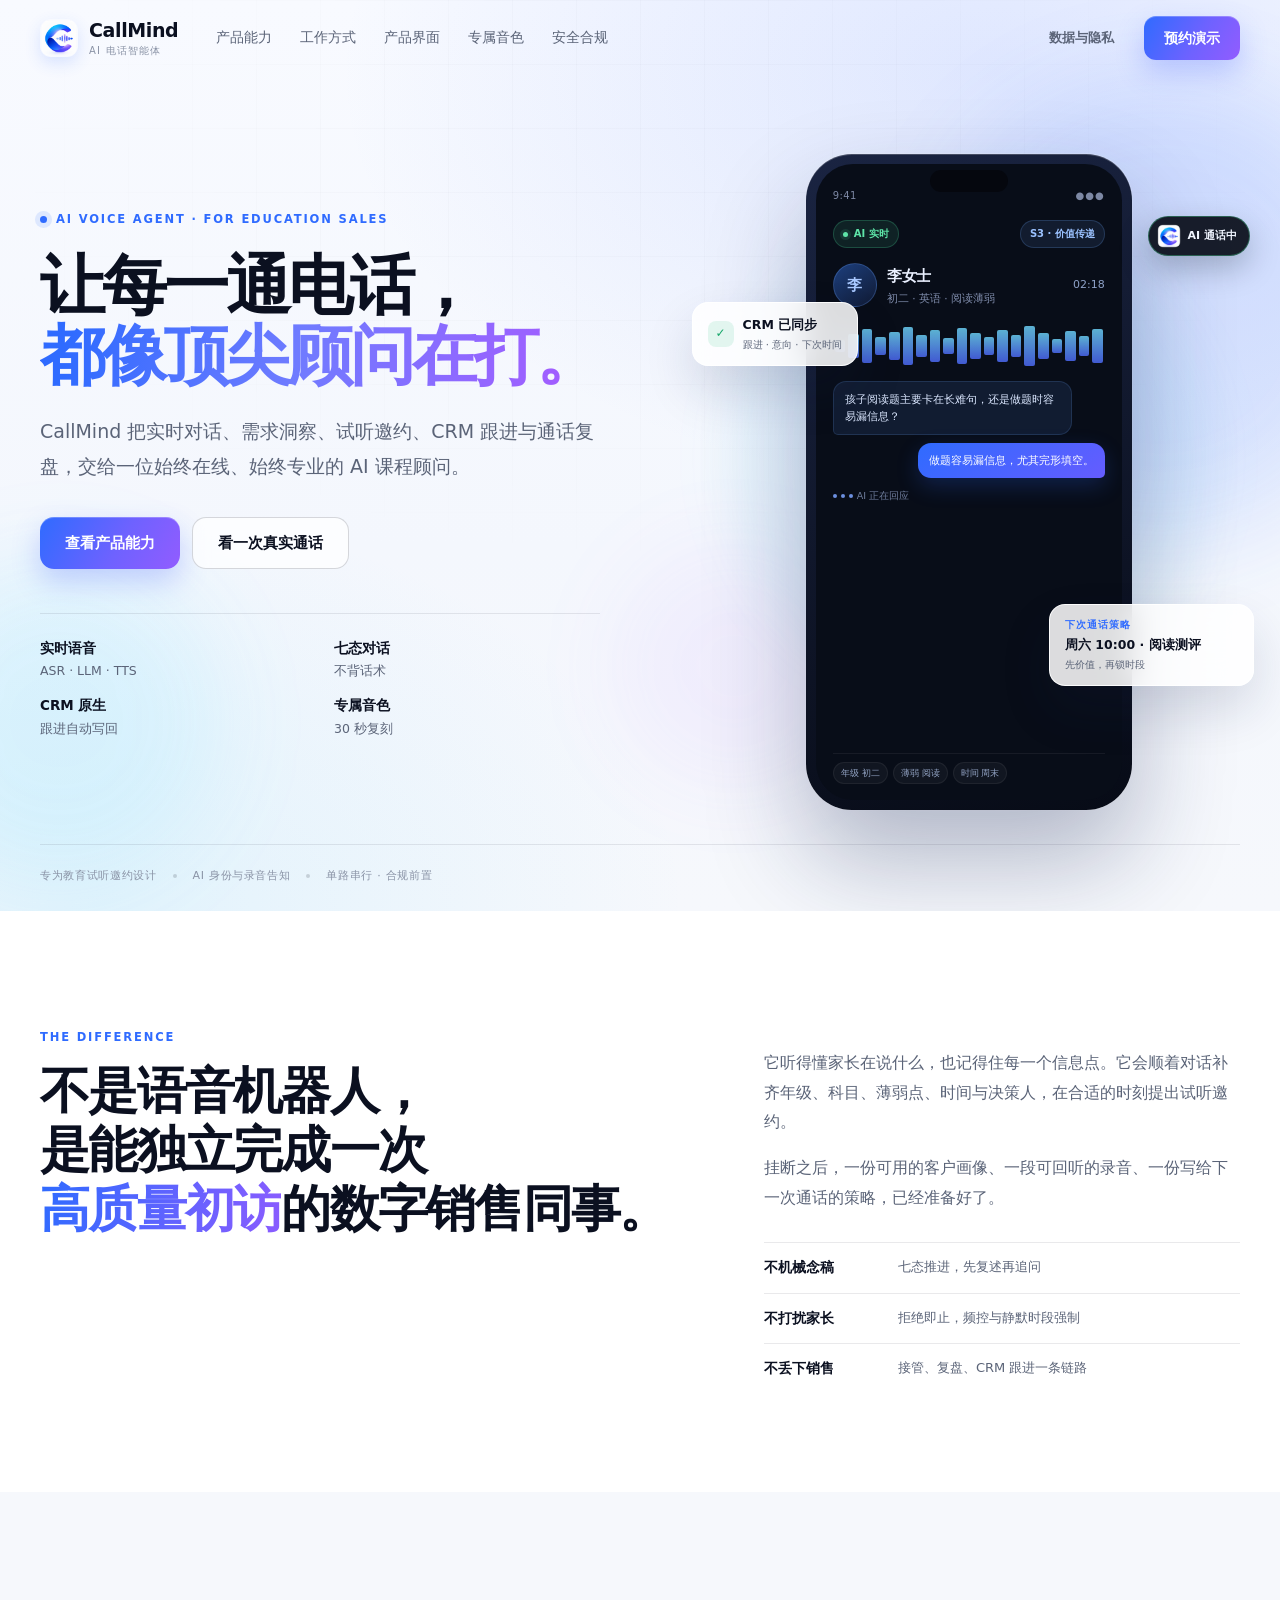
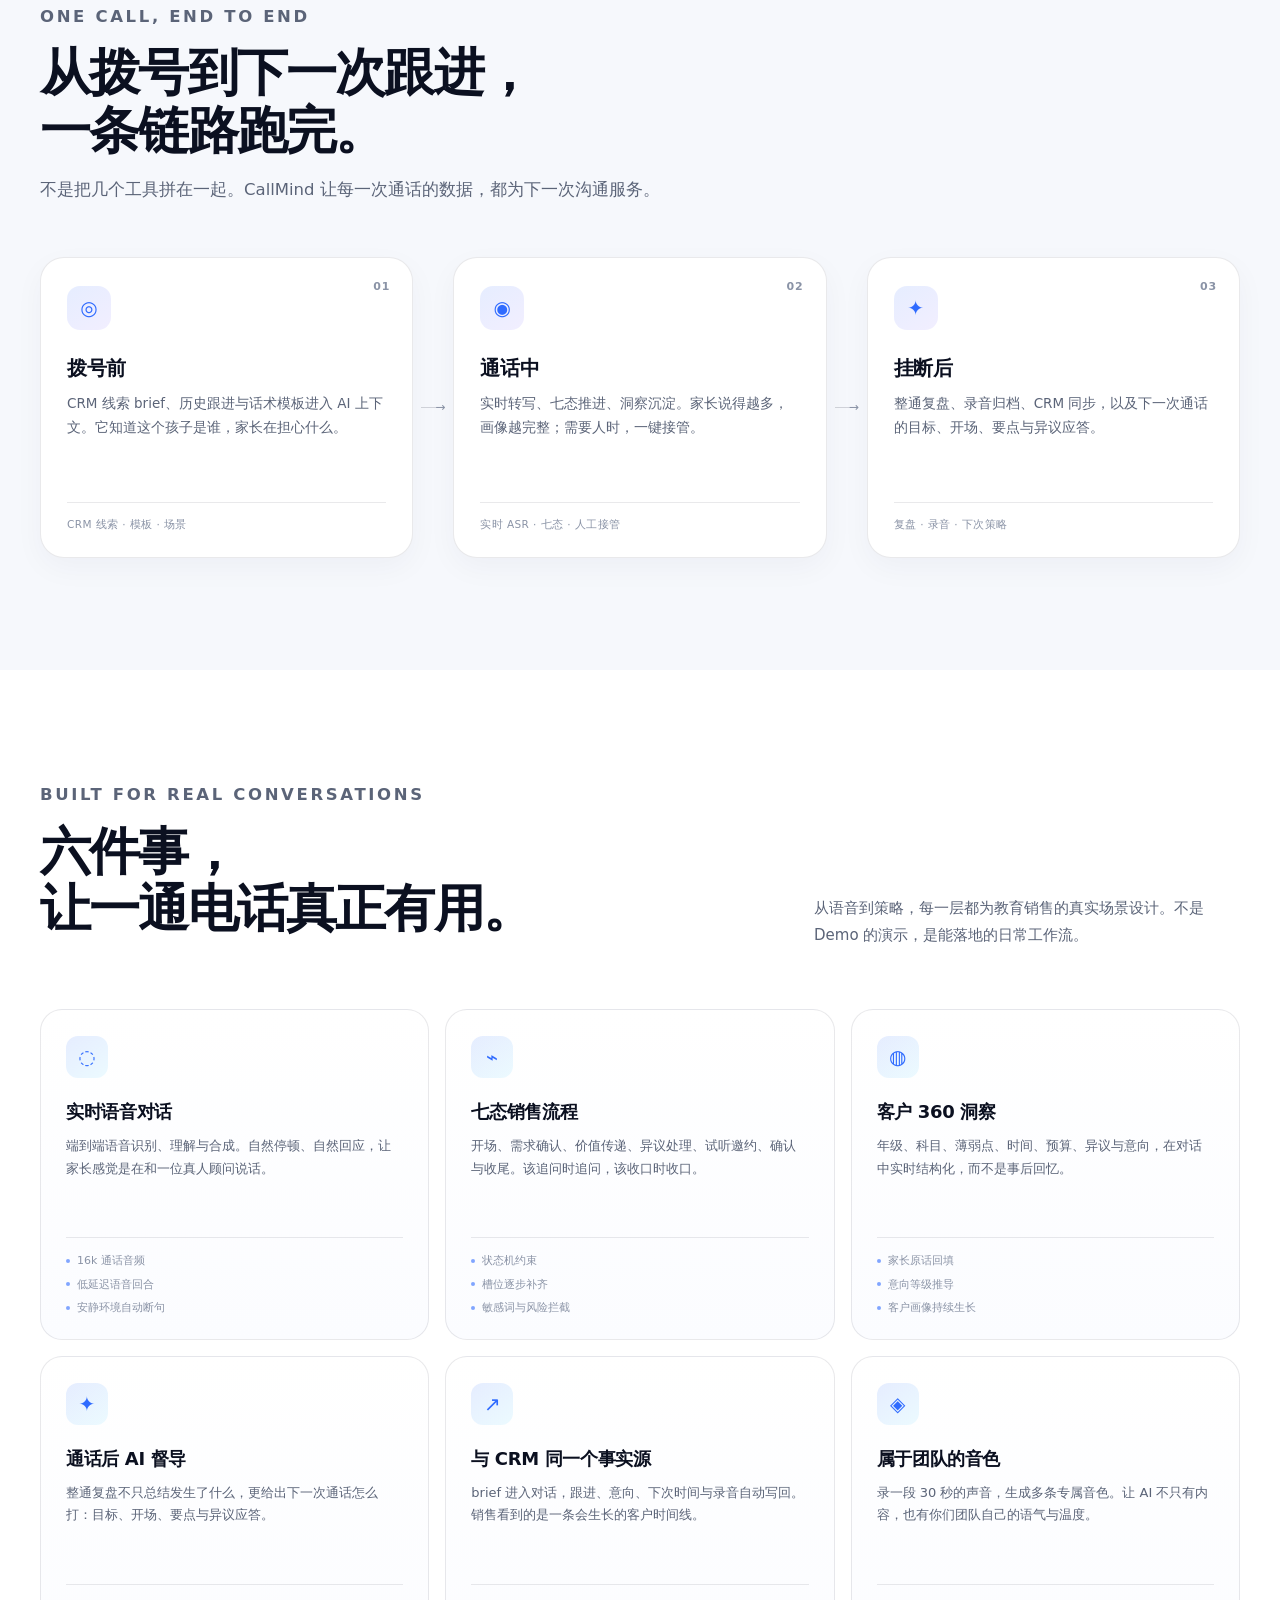
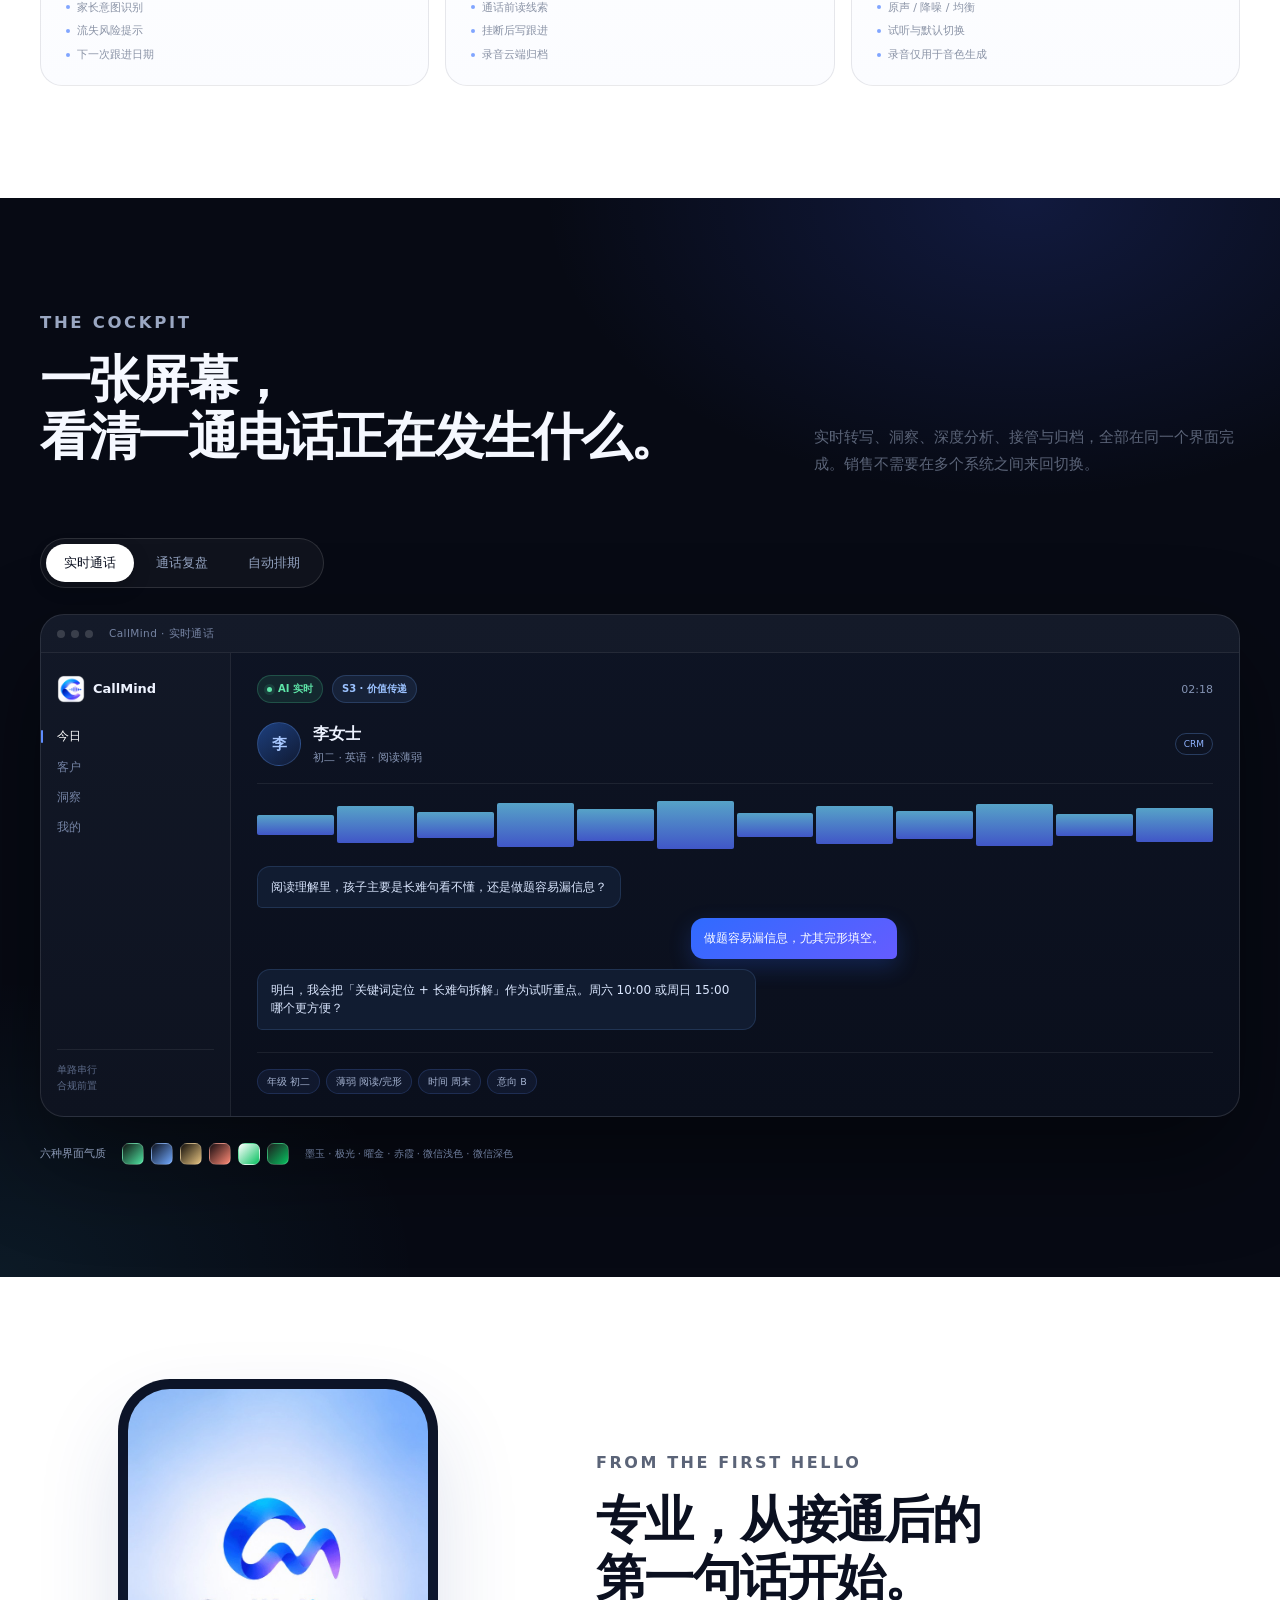
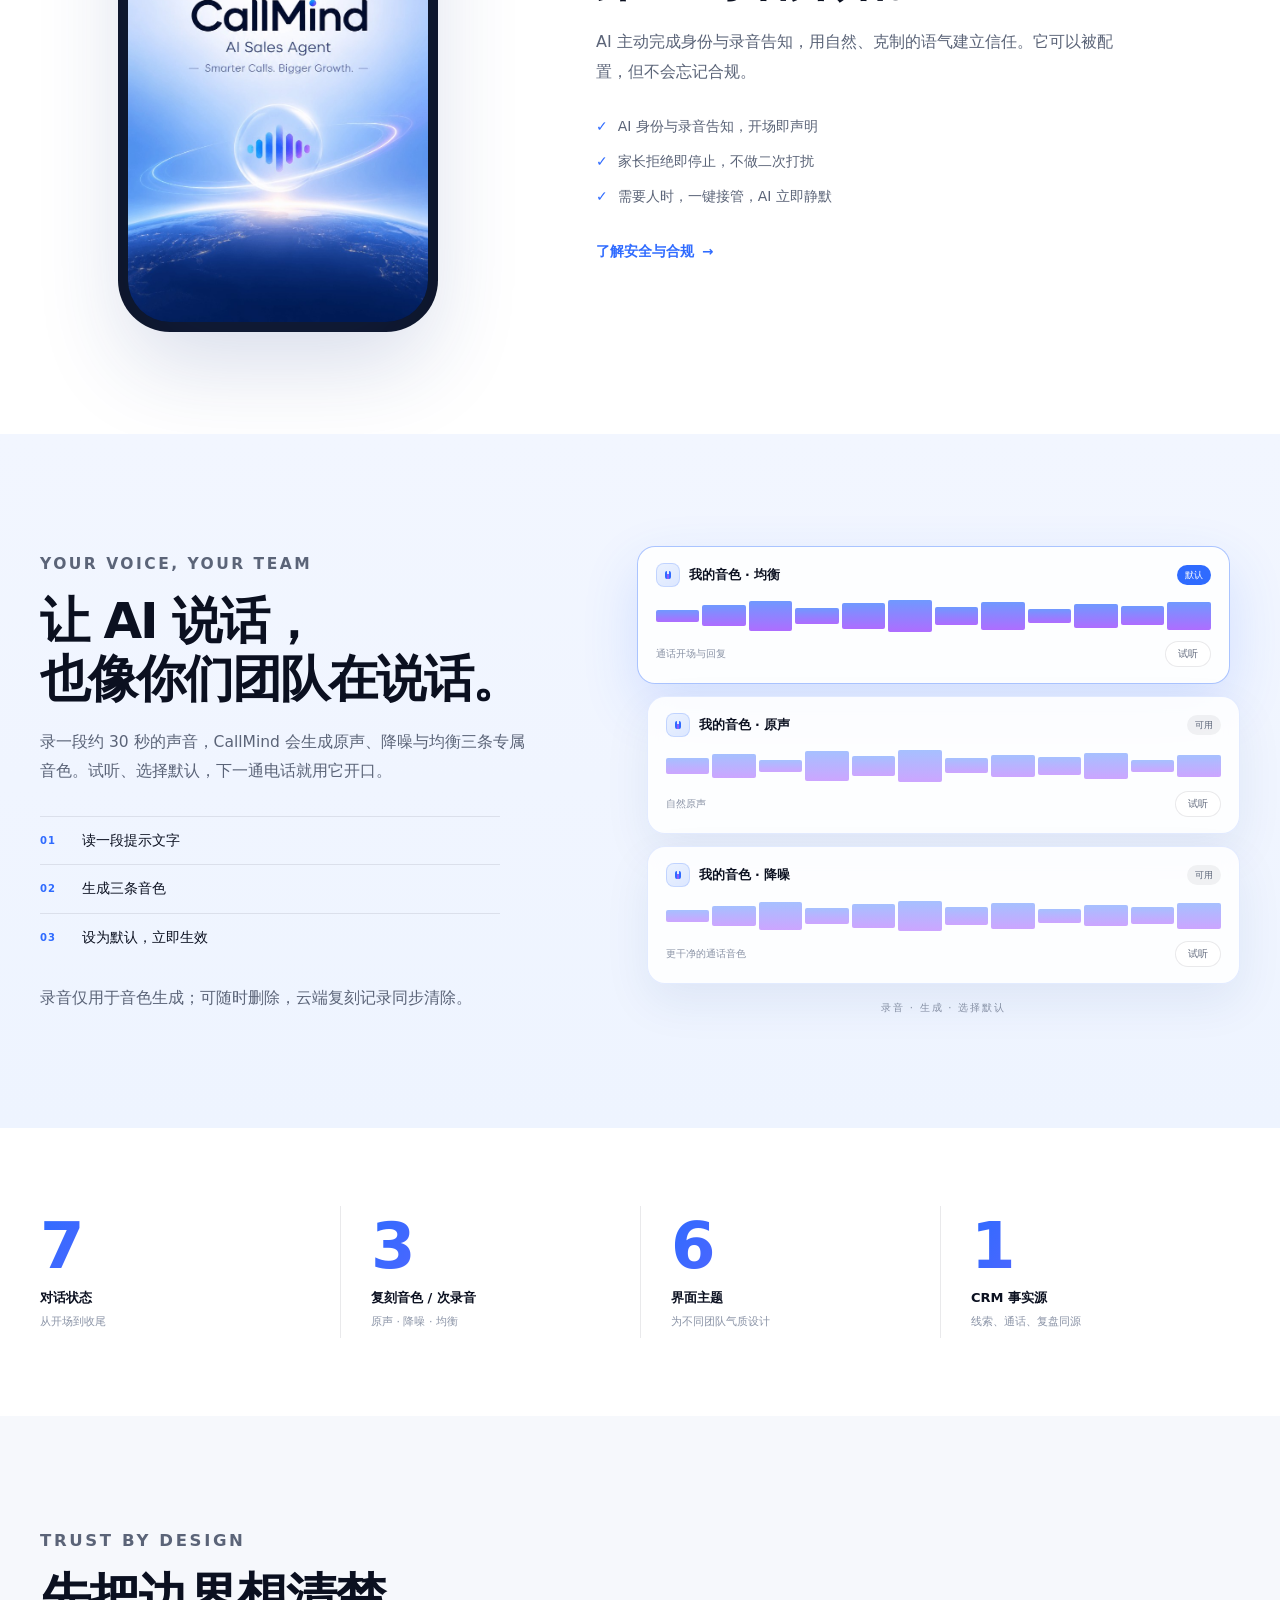
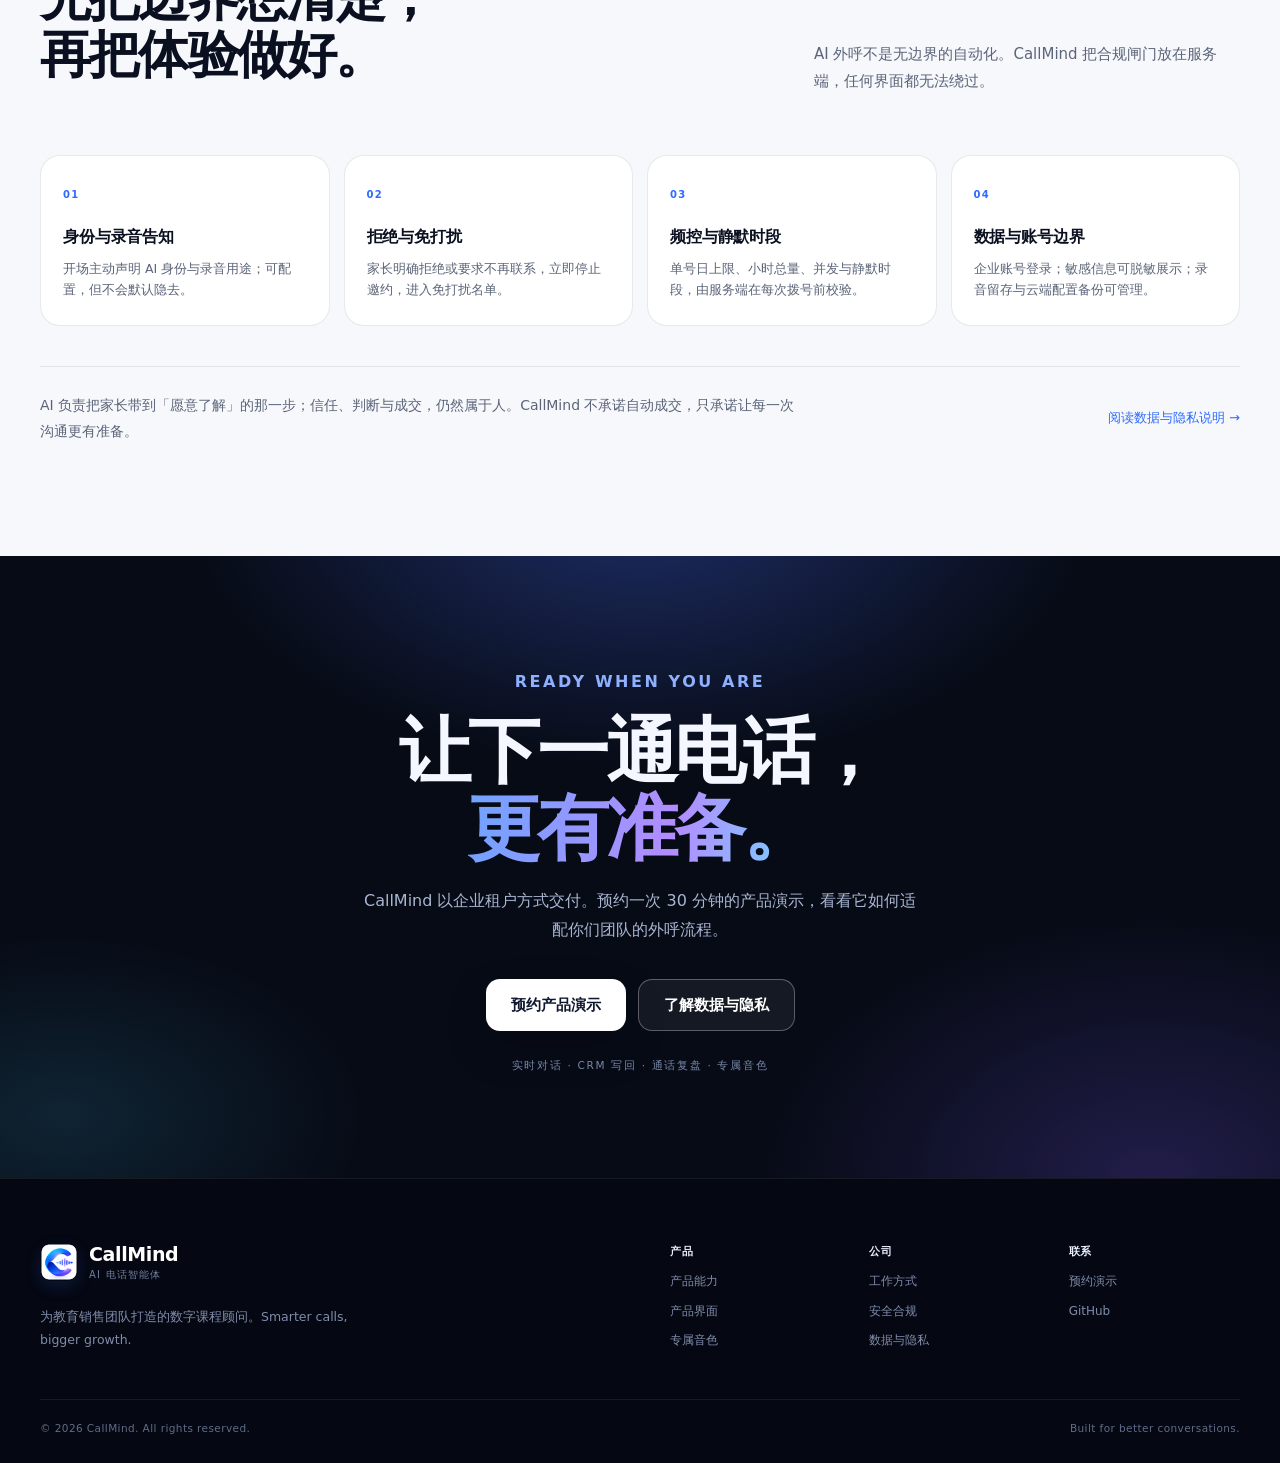
==== index.html @ 76afbe3c "Rebuild thinkbugs.github.io as the CallMind product site Replace the previous Jekyll blog with a sta" ====
<!DOCTYPE html>
<html lang="zh-CN">
<head>
  <meta charset="utf-8" />
  <meta name="viewport" content="width=device-width, initial-scale=1" />
  <title>CallMind · 让每一通电话，都像顶尖顾问在打</title>
  <meta name="description" content="CallMind 是面向教育销售团队的 AI 电话智能体：实时对话、需求洞察、试听邀约、CRM 写回与通话后复盘，一位始终在线的数字课程顾问。" />
  <meta name="theme-color" content="#F6F8FC" />
  <link rel="canonical" href="https://thinkbugs.github.io/" />
  <link rel="icon" type="image/png" href="favicon.png" />
  <link rel="apple-touch-icon" href="assets/img/apple-touch-icon.png" />
  <meta property="og:type" content="website" />
  <meta property="og:site_name" content="CallMind" />
  <meta property="og:title" content="CallMind · 让每一通电话，都像顶尖顾问在打" />
  <meta property="og:description" content="AI 电话智能体：实时对话、需求洞察、CRM 写回、通话后复盘与专属音色。" />
  <meta property="og:url" content="https://thinkbugs.github.io/" />
  <meta property="og:image" content="https://thinkbugs.github.io/assets/img/og.png" />
  <meta name="twitter:card" content="summary_large_image" />
  <script>document.documentElement.classList.add('js');</script>
  <link rel="stylesheet" href="assets/css/style.css" />
  <script type="application/ld+json">
  {
    "@context": "https://schema.org",
    "@type": "SoftwareApplication",
    "name": "CallMind",
    "applicationCategory": "BusinessApplication",
    "operatingSystem": "Android",
    "url": "https://thinkbugs.github.io/",
    "description": "面向教育销售团队的 AI 电话智能体：实时对话、需求洞察、CRM 写回与通话后复盘。",
    "offers": { "@type": "Offer", "price": "0", "priceCurrency": "CNY", "description": "企业租户演示申请" }
  }
  </script>
</head>
<body>
  <a class="skip" href="#main">跳到主要内容</a>

  <header class="site-header" id="header">
    <div class="shell nav-shell">
      <a class="brand" href="#top" aria-label="CallMind 首页">
        <img src="assets/img/logo.png" alt="" class="brand-mark" />
        <span class="brand-text"><b>CallMind</b><small>AI 电话智能体</small></span>
      </a>
      <nav class="nav-links" aria-label="主导航">
        <a href="#capabilities">产品能力</a>
        <a href="#how">工作方式</a>
        <a href="#product">产品界面</a>
        <a href="#voice">专属音色</a>
        <a href="#security">安全合规</a>
      </nav>
      <div class="nav-actions">
        <a class="btn btn-ghost nav-login" href="privacy.html">数据与隐私</a>
        <button class="btn btn-primary" data-open-demo>预约演示</button>
      </div>
      <button class="menu-toggle" id="menuToggle" aria-label="打开菜单" aria-expanded="false"><span></span><span></span></button>
    </div>
    <div class="mobile-menu" id="mobileMenu">
      <a href="#capabilities">产品能力</a>
      <a href="#how">工作方式</a>
      <a href="#product">产品界面</a>
      <a href="#voice">专属音色</a>
      <a href="#security">安全合规</a>
      <a href="privacy.html">数据与隐私</a>
      <button class="btn btn-primary" data-open-demo>预约演示</button>
    </div>
  </header>

  <main id="main">
    <section class="hero" id="top">
      <div class="hero-mesh" aria-hidden="true"><i class="orb orb-a"></i><i class="orb orb-b"></i><i class="orb orb-c"></i><div class="grid"></div></div>
      <div class="shell hero-grid">
        <div class="hero-copy">
          <p class="eyebrow" data-reveal><span class="pulse"></span> AI VOICE AGENT · FOR EDUCATION SALES</p>
          <h1 data-reveal>让每一通电话，<br /><span class="grad">都像顶尖顾问在打。</span></h1>
          <p class="lede" data-reveal>CallMind 把实时对话、需求洞察、试听邀约、CRM 跟进与通话复盘，交给一位始终在线、始终专业的 AI 课程顾问。</p>
          <div class="hero-actions" data-reveal>
            <a class="btn btn-primary btn-lg" href="#capabilities">查看产品能力</a>
            <a class="btn btn-soft btn-lg" href="#product">看一次真实通话</a>
          </div>
          <ul class="hero-facts" data-reveal>
            <li><span>实时语音</span>ASR · LLM · TTS</li>
            <li><span>七态对话</span>不背话术</li>
            <li><span>CRM 原生</span>跟进自动写回</li>
            <li><span>专属音色</span>30 秒复刻</li>
          </ul>
        </div>

        <div class="hero-visual" data-reveal>
          <div class="halo" aria-hidden="true"></div>
          <div class="phone phone-live" aria-label="CallMind 实时通话界面示意">
            <div class="phone-frame"></div>
            <div class="phone-screen">
              <div class="statusline"><span>9:41</span><span class="status-icons">●●●</span></div>
              <div class="app-head">
                <span class="live-pill"><i></i>AI 实时</span>
                <span class="stage-pill">S3 · 价值传递</span>
              </div>
              <div class="app-person">
                <div class="avatar">李</div>
                <div><b>李女士</b><small>初二 · 英语 · 阅读薄弱</small></div>
                <span class="timer">02:18</span>
              </div>
              <div class="wave" aria-hidden="true">
                <span style="--h:28%"></span><span style="--h:58%"></span><span style="--h:82%"></span><span style="--h:44%"></span><span style="--h:68%"></span><span style="--h:92%"></span><span style="--h:52%"></span><span style="--h:74%"></span><span style="--h:36%"></span><span style="--h:88%"></span><span style="--h:64%"></span><span style="--h:42%"></span><span style="--h:78%"></span><span style="--h:54%"></span><span style="--h:96%"></span><span style="--h:60%"></span><span style="--h:34%"></span><span style="--h:70%"></span><span style="--h:48%"></span><span style="--h:80%"></span>
              </div>
              <div class="chat">
                <div class="bubble bubble-ai">孩子阅读题主要卡在长难句，还是做题时容易漏信息？</div>
                <div class="bubble bubble-parent">做题容易漏信息，尤其完形填空。</div>
                <div class="typing"><span></span><span></span><span></span> AI 正在回应</div>
              </div>
              <div class="mini-tags"><span>年级 初二</span><span>薄弱 阅读</span><span>时间 周末</span></div>
            </div>
          </div>
          <div class="float-card float-crm"><span class="float-ico">✓</span><div><b>CRM 已同步</b><small>跟进 · 意向 · 下次时间</small></div></div>
          <div class="float-card float-plan"><div class="float-k">下次通话策略</div><b>周六 10:00 · 阅读测评</b><small>先价值，再锁时段</small></div>
          <div class="float-bubble"><img src="assets/img/logo.png" alt="" /><span>AI 通话中</span></div>
        </div>
      </div>
      <div class="shell hero-bottom">
        <span>专为教育试听邀约设计</span>
        <span class="sep"></span>
        <span>AI 身份与录音告知</span>
        <span class="sep"></span>
        <span>单路串行 · 合规前置</span>
      </div>
    </section>

    <section class="section intro">
      <div class="shell">
        <p class="eyebrow" data-reveal>THE DIFFERENCE</p>
        <div class="intro-grid">
          <h2 data-reveal>不是语音机器人，<br />是能独立完成一次<br /><span class="grad-text">高质量初访</span>的<span class="keep">数字销售同事。</span></h2>
          <div class="intro-copy" data-reveal>
            <p>它听得懂家长在说什么，也记得住每一个信息点。它会顺着对话补齐年级、科目、薄弱点、时间与决策人，在合适的时刻提出试听邀约。</p>
            <p>挂断之后，一份可用的客户画像、一段可回听的录音、一份写给下一次通话的策略，已经准备好了。</p>
            <div class="intro-points">
              <div><b>不机械念稿</b><span>七态推进，先复述再追问</span></div>
              <div><b>不打扰家长</b><span>拒绝即止，频控与静默时段强制</span></div>
              <div><b>不丢下销售</b><span>接管、复盘、CRM 跟进一条链路</span></div>
            </div>
          </div>
        </div>
      </div>
    </section>

    <section class="section how" id="how">
      <div class="shell">
        <div class="section-head" data-reveal>
          <p class="eyebrow">ONE CALL, END TO END</p>
          <h2>从拨号到下一次跟进，<br />一条链路跑完。</h2>
          <p>不是把几个工具拼在一起。CallMind 让每一次通话的数据，都为下一次沟通服务。</p>
        </div>
        <div class="flow" data-reveal>
          <article class="flow-step">
            <div class="flow-num">01</div>
            <div class="flow-icon">◎</div>
            <h3>拨号前</h3>
            <p>CRM 线索 brief、历史跟进与话术模板进入 AI 上下文。它知道这个孩子是谁，家长在担心什么。</p>
            <div class="flow-meta">CRM 线索 · 模板 · 场景</div>
          </article>
          <div class="flow-line" aria-hidden="true"></div>
          <article class="flow-step">
            <div class="flow-num">02</div>
            <div class="flow-icon">◉</div>
            <h3>通话中</h3>
            <p>实时转写、七态推进、洞察沉淀。家长说得越多，画像越完整；需要人时，一键接管。</p>
            <div class="flow-meta">实时 ASR · 七态 · 人工接管</div>
          </article>
          <div class="flow-line" aria-hidden="true"></div>
          <article class="flow-step">
            <div class="flow-num">03</div>
            <div class="flow-icon">✦</div>
            <h3>挂断后</h3>
            <p>整通复盘、录音归档、CRM 同步，以及下一次通话的目标、开场、要点与异议应答。</p>
            <div class="flow-meta">复盘 · 录音 · 下次策略</div>
          </article>
        </div>
      </div>
    </section>

    <section class="section capabilities" id="capabilities">
      <div class="shell">
        <div class="section-head split" data-reveal>
          <div>
            <p class="eyebrow">BUILT FOR REAL CONVERSATIONS</p>
            <h2>六件事，<br />让一通电话真正有用。</h2>
          </div>
          <p class="head-side">从语音到策略，每一层都为教育销售的真实场景设计。不是 Demo 的演示，是能落地的日常工作流。</p>
        </div>
        <div class="cap-grid">
          <article class="cap-card" data-reveal>
            <span class="cap-ico">◌</span>
            <h3>实时语音对话</h3>
            <p>端到端语音识别、理解与合成。自然停顿、自然回应，让家长感觉是在和一位真人顾问说话。</p>
            <ul><li>16k 通话音频</li><li>低延迟语音回合</li><li>安静环境自动断句</li></ul>
          </article>
          <article class="cap-card" data-reveal>
            <span class="cap-ico">⌁</span>
            <h3>七态销售流程</h3>
            <p>开场、需求确认、价值传递、异议处理、试听邀约、确认与收尾。该追问时追问，该收口时收口。</p>
            <ul><li>状态机约束</li><li>槽位逐步补齐</li><li>敏感词与风险拦截</li></ul>
          </article>
          <article class="cap-card" data-reveal>
            <span class="cap-ico">◍</span>
            <h3>客户 360 洞察</h3>
            <p>年级、科目、薄弱点、时间、预算、异议与意向，在对话中实时结构化，而不是事后回忆。</p>
            <ul><li>家长原话回填</li><li>意向等级推导</li><li>客户画像持续生长</li></ul>
          </article>
          <article class="cap-card" data-reveal>
            <span class="cap-ico">✦</span>
            <h3>通话后 AI 督导</h3>
            <p>整通复盘不只总结发生了什么，更给出下一次通话怎么打：目标、开场、要点与异议应答。</p>
            <ul><li>家长意图识别</li><li>流失风险提示</li><li>下一次跟进日期</li></ul>
          </article>
          <article class="cap-card" data-reveal>
            <span class="cap-ico">↗</span>
            <h3>与 CRM 同一个事实源</h3>
            <p>brief 进入对话，跟进、意向、下次时间与录音自动写回。销售看到的是一条会生长的客户时间线。</p>
            <ul><li>通话前读线索</li><li>挂断后写跟进</li><li>录音云端归档</li></ul>
          </article>
          <article class="cap-card" data-reveal>
            <span class="cap-ico">◈</span>
            <h3>属于团队的音色</h3>
            <p>录一段 30 秒的声音，生成多条专属音色。让 AI 不只有内容，也有你们团队自己的语气与温度。</p>
            <ul><li>原声 / 降噪 / 均衡</li><li>试听与默认切换</li><li>录音仅用于音色生成</li></ul>
          </article>
        </div>
      </div>
    </section>

    <section class="section product" id="product">
      <div class="shell">
        <div class="section-head light split" data-reveal>
          <div>
            <p class="eyebrow">THE COCKPIT</p>
            <h2>一张屏幕，<br />看清一通电话<span class="keep">正在发生什么。</span></h2>
          </div>
          <p class="head-side">实时转写、洞察、深度分析、接管与归档，全部在同一个界面完成。销售不需要在多个系统之间来回切换。</p>
        </div>
        <div class="tabs" role="tablist" aria-label="产品界面">
          <button class="tab is-active" role="tab" aria-selected="true" data-tab="live">实时通话</button>
          <button class="tab" role="tab" aria-selected="false" data-tab="review">通话复盘</button>
          <button class="tab" role="tab" aria-selected="false" data-tab="queue">自动排期</button>
        </div>
        <div class="panel-wrap" data-reveal>
          <div class="panel is-active" data-panel="live">
            <div class="mock-window">
              <div class="mock-bar"><i></i><i></i><i></i><span>CallMind · 实时通话</span></div>
              <div class="mock-live">
                <aside class="mock-side">
                  <div class="mock-brand"><img src="assets/img/logo.png" alt="" /><span>CallMind</span></div>
                  <div class="mock-nav"><span class="on">今日</span><span>客户</span><span>洞察</span><span>我的</span></div>
                  <div class="mock-note">单路串行<br />合规前置</div>
                </aside>
                <div class="mock-main">
                  <div class="mock-call-head"><span class="live-pill"><i></i>AI 实时</span><span class="stage-pill">S3 · 价值传递</span><span class="mock-timer">02:18</span></div>
                  <div class="mock-person"><div class="avatar">李</div><div><b>李女士</b><small>初二 · 英语 · 阅读薄弱</small></div><span class="mock-badge">CRM</span></div>
                  <div class="mock-wave"><span style="--h:40%"></span><span style="--h:74%"></span><span style="--h:52%"></span><span style="--h:88%"></span><span style="--h:64%"></span><span style="--h:96%"></span><span style="--h:48%"></span><span style="--h:76%"></span><span style="--h:56%"></span><span style="--h:84%"></span><span style="--h:44%"></span><span style="--h:68%"></span></div>
                  <div class="mock-chat">
                    <div class="bubble bubble-ai">阅读理解里，孩子主要是长难句看不懂，还是做题容易漏信息？</div>
                    <div class="bubble bubble-parent">做题容易漏信息，尤其完形填空。</div>
                    <div class="bubble bubble-ai">明白，我会把「关键词定位 + 长难句拆解」作为试听重点。周六 10:00 或周日 15:00 哪个更方便？</div>
                  </div>
                  <div class="mock-insights"><span>年级 初二</span><span>薄弱 阅读/完形</span><span>时间 周末</span><span>意向 B</span></div>
                </div>
              </div>
            </div>
          </div>
          <div class="panel" data-panel="review" hidden>
            <div class="mock-window">
              <div class="mock-bar"><i></i><i></i><i></i><span>CallMind · 通话复盘</span></div>
              <div class="review-grid">
                <div class="review-main">
                  <p class="eyebrow">AI 通话复盘</p>
                  <h3>家长认可阅读专项，但对价格仍有顾虑。</h3>
                  <p class="review-p">本次完成初二英语阅读痛点确认与试听邀约，家长口头接受周六 10:00，未最终确认到场。下次沟通先给价值，再锁时间。</p>
                  <div class="review-tags"><span>意向 B</span><span>风险 · 价格敏感</span><span>下次 · 周六 10:00</span></div>
                  <div class="review-transcript"><b>关键原话</b><p>「做题容易漏信息，尤其完形填空。」</p></div>
                </div>
                <aside class="review-side">
                  <div class="review-card"><span>下次目标</span><b>确认周六 10:00 到场</b></div>
                  <div class="review-card"><span>开场</span><b>“名额已留，跟您确认一下。”</b></div>
                  <div class="review-card"><span>异议应答</span><b>先试听，再决定。</b></div>
                  <div class="sync-badge">✓ 已写回 CRM · 录音已归档</div>
                </aside>
              </div>
            </div>
          </div>
          <div class="panel" data-panel="queue" hidden>
            <div class="mock-window">
              <div class="mock-bar"><i></i><i></i><i></i><span>CallMind · 自动排期</span></div>
              <div class="queue-grid">
                <div class="queue-list">
                  <div class="queue-row"><span class="queue-time">09:30</span><div><b>王女士</b><small>初二英语 · 首访</small></div><span class="queue-status">已完成</span></div>
                  <div class="queue-row is-next"><span class="queue-time">09:47</span><div><b>李先生</b><small>初三数学 · 试听邀约</small></div><span class="queue-status">下一通</span></div>
                  <div class="queue-row"><span class="queue-time">10:05</span><div><b>陈女士</b><small>五年级习惯课 · 回访</small></div><span class="queue-status">待拨</span></div>
                  <div class="queue-row"><span class="queue-time">10:21</span><div><b>周女士</b><small>初二英语 · 首访</small></div><span class="queue-status">待拨</span></div>
                </div>
                <div class="queue-side">
                  <div class="switch-card"><span class="switch-ui on"></span><div><b>按排期自动拨打</b><small>每通间隔 10–20 分钟</small></div></div>
                  <div class="queue-stat"><span>今日计划</span><b>12</b></div>
                  <div class="queue-stat"><span>已完成</span><b>3</b></div>
                  <p class="queue-note">自动避开静默时段；挂断后按真实结束时间顺延，保持自然沟通节奏。</p>
                </div>
              </div>
            </div>
          </div>
        </div>
        <div class="theme-strip" data-reveal>
          <span>六种界面气质</span>
          <div class="swatches"><i class="sw-jade"></i><i class="sw-aurora"></i><i class="sw-gold"></i><i class="sw-coral"></i><i class="sw-wx"></i><i class="sw-wxd"></i></div>
          <small>墨玉 · 极光 · 曜金 · 赤霞 · 微信浅色 · 微信深色</small>
        </div>
      </div>
    </section>

    <section class="section moment">
      <div class="shell moment-grid">
        <div class="splash-phone" data-reveal>
          <div class="splash-frame"><img src="assets/img/splash.jpg" alt="CallMind 品牌启动页" loading="lazy" /></div>
          <div class="splash-glow" aria-hidden="true"></div>
        </div>
        <div class="moment-copy" data-reveal>
          <p class="eyebrow">FROM THE FIRST HELLO</p>
          <h2>专业，从接通后的<br />第一句话开始。</h2>
          <p>AI 主动完成身份与录音告知，用自然、克制的语气建立信任。它可以被配置，但不会忘记合规。</p>
          <ul class="check-list">
            <li><span>✓</span>AI 身份与录音告知，开场即声明</li>
            <li><span>✓</span>家长拒绝即停止，不做二次打扰</li>
            <li><span>✓</span>需要人时，一键接管，AI 立即静默</li>
          </ul>
          <a class="text-link" href="#security">了解安全与合规 <span>→</span></a>
        </div>
      </div>
    </section>

    <section class="section voice" id="voice">
      <div class="shell voice-grid">
        <div class="voice-copy" data-reveal>
          <p class="eyebrow">YOUR VOICE, YOUR TEAM</p>
          <h2>让 AI 说话，<br />也像你们团队在说话。</h2>
          <p>录一段约 30 秒的声音，CallMind 会生成原声、降噪与均衡三条专属音色。试听、选择默认，下一通电话就用它开口。</p>
          <div class="voice-steps">
            <div><b>01</b><span>读一段提示文字</span></div>
            <div><b>02</b><span>生成三条音色</span></div>
            <div><b>03</b><span>设为默认，立即生效</span></div>
          </div>
          <p class="voice-note">录音仅用于音色生成；可随时删除，云端复刻记录同步清除。</p>
        </div>
        <div class="voice-cards" data-reveal>
          <article class="voice-card is-default">
            <div class="voice-top"><span class="voice-dot"></span><b>我的音色 · 均衡</b><span class="voice-badge">默认</span></div>
            <div class="voice-wave"><span style="--h:34%"></span><span style="--h:62%"></span><span style="--h:88%"></span><span style="--h:46%"></span><span style="--h:74%"></span><span style="--h:96%"></span><span style="--h:52%"></span><span style="--h:80%"></span><span style="--h:40%"></span><span style="--h:70%"></span><span style="--h:56%"></span><span style="--h:84%"></span></div>
            <div class="voice-meta"><span>通话开场与回复</span><button type="button" tabindex="-1" aria-hidden="true">试听</button></div>
          </article>
          <article class="voice-card">
            <div class="voice-top"><span class="voice-dot"></span><b>我的音色 · 原声</b><span class="voice-badge soft">可用</span></div>
            <div class="voice-wave"><span style="--h:48%"></span><span style="--h:70%"></span><span style="--h:38%"></span><span style="--h:86%"></span><span style="--h:60%"></span><span style="--h:92%"></span><span style="--h:44%"></span><span style="--h:66%"></span><span style="--h:52%"></span><span style="--h:78%"></span><span style="--h:36%"></span><span style="--h:64%"></span></div>
            <div class="voice-meta"><span>自然原声</span><button type="button" tabindex="-1" aria-hidden="true">试听</button></div>
          </article>
          <article class="voice-card">
            <div class="voice-top"><span class="voice-dot"></span><b>我的音色 · 降噪</b><span class="voice-badge soft">可用</span></div>
            <div class="voice-wave"><span style="--h:38%"></span><span style="--h:58%"></span><span style="--h:80%"></span><span style="--h:48%"></span><span style="--h:68%"></span><span style="--h:88%"></span><span style="--h:54%"></span><span style="--h:74%"></span><span style="--h:42%"></span><span style="--h:62%"></span><span style="--h:50%"></span><span style="--h:76%"></span></div>
            <div class="voice-meta"><span>更干净的通话音色</span><button type="button" tabindex="-1" aria-hidden="true">试听</button></div>
          </article>
          <div class="voice-caption">录音 · 生成 · 选择默认</div>
        </div>
      </div>
    </section>

    <section class="section numbers">
      <div class="shell numbers-grid">
        <div data-reveal><b>7</b><span>对话状态</span><small>从开场到收尾</small></div>
        <div data-reveal><b>3</b><span>复刻音色 / 次录音</span><small>原声 · 降噪 · 均衡</small></div>
        <div data-reveal><b>6</b><span>界面主题</span><small>为不同团队气质设计</small></div>
        <div data-reveal><b>1</b><span>CRM 事实源</span><small>线索、通话、复盘同源</small></div>
      </div>
    </section>

    <section class="section security" id="security">
      <div class="shell">
        <div class="section-head split" data-reveal>
          <div>
            <p class="eyebrow">TRUST BY DESIGN</p>
            <h2>先把边界想清楚，<br />再把体验做好。</h2>
          </div>
          <p class="head-side">AI 外呼不是无边界的自动化。CallMind 把合规闸门放在服务端，任何界面都无法绕过。</p>
        </div>
        <div class="sec-grid">
          <article class="sec-card" data-reveal><span>01</span><h3>身份与录音告知</h3><p>开场主动声明 AI 身份与录音用途；可配置，但不会默认隐去。</p></article>
          <article class="sec-card" data-reveal><span>02</span><h3>拒绝与免打扰</h3><p>家长明确拒绝或要求不再联系，立即停止邀约，进入免打扰名单。</p></article>
          <article class="sec-card" data-reveal><span>03</span><h3>频控与静默时段</h3><p>单号日上限、小时总量、并发与静默时段，由服务端在每次拨号前校验。</p></article>
          <article class="sec-card" data-reveal><span>04</span><h3>数据与账号边界</h3><p>企业账号登录；敏感信息可脱敏展示；录音留存与云端配置备份可管理。</p></article>
        </div>
        <div class="trust-note" data-reveal>
          <p>AI 负责把家长带到「愿意了解」的那一步；信任、判断与成交，仍然属于人。CallMind 不承诺自动成交，只承诺让每一次沟通更有准备。</p>
          <a href="privacy.html">阅读数据与隐私说明 <span>→</span></a>
        </div>
      </div>
    </section>

    <section class="cta" id="contact">
      <div class="cta-mesh" aria-hidden="true"></div>
      <div class="shell cta-inner" data-reveal>
        <p class="eyebrow">READY WHEN YOU ARE</p>
        <h2>让下一通电话，<br /><span>更有准备。</span></h2>
        <p>CallMind 以企业租户方式交付。预约一次 30 分钟的产品演示，看看它如何适配你们团队的外呼流程。</p>
        <div class="cta-actions">
          <button class="btn btn-white btn-lg" data-open-demo>预约产品演示</button>
          <a class="btn btn-outline-light btn-lg" href="privacy.html">了解数据与隐私</a>
        </div>
        <div class="cta-meta">实时对话 · CRM 写回 · 通话复盘 · 专属音色</div>
      </div>
    </section>
  </main>

  <footer class="site-footer">
    <div class="shell footer-grid">
      <div class="footer-brand">
        <a class="brand" href="#top"><img src="assets/img/logo.png" alt="" class="brand-mark" /><span class="brand-text"><b>CallMind</b><small>AI 电话智能体</small></span></a>
        <p>为教育销售团队打造的数字课程顾问。Smarter calls, bigger growth.</p>
      </div>
      <div class="footer-links">
        <div><b>产品</b><a href="#capabilities">产品能力</a><a href="#product">产品界面</a><a href="#voice">专属音色</a></div>
        <div><b>公司</b><a href="#how">工作方式</a><a href="#security">安全合规</a><a href="privacy.html">数据与隐私</a></div>
        <div><b>联系</b><a href="#contact">预约演示</a><a href="https://github.com/thinkbugs" rel="noopener">GitHub</a></div>
      </div>
    </div>
    <div class="shell footer-bottom"><span>© <span id="year">2026</span> CallMind. All rights reserved.</span><span>Built for better conversations.</span></div>
  </footer>

  <div class="modal" id="demoModal" role="dialog" aria-modal="true" aria-labelledby="demoTitle" hidden>
    <div class="modal-backdrop" data-close-demo></div>
    <div class="modal-card">
      <button class="modal-x" aria-label="关闭" data-close-demo>×</button>
      <p class="eyebrow">REQUEST A DEMO</p>
      <h3 id="demoTitle">预约 CallMind 产品演示</h3>
      <p>演示环境按企业租户开通。请把以下信息发送给您对接的 CallMind 客户经理，我们会安排一次 30 分钟演示。</p>
      <div class="demo-template" id="demoTemplate">我想预约 CallMind 产品演示。我们的团队规模约 ___ 人，主要场景是 ___。方便的时间是 ___。</div>
      <div class="modal-actions">
        <button class="btn btn-primary" id="copyDemo">复制预约信息</button>
        <button class="btn btn-soft" data-close-demo>稍后再说</button>
      </div>
      <p class="modal-note">不收集、不上传任何信息；复制后由您自行发送。</p>
    </div>
  </div>

  <script src="assets/js/main.js" defer></script>
</body>
</html>
---- assets/css/style.css ----
/* CallMind official site — 2026 */
:root {
  --ink: #0b1020;
  --ink-2: #141b31;
  --muted: #5b6478;
  --quiet: #8a93a6;
  --paper: #f6f8fc;
  --white: #ffffff;
  --blue: #2f6bff;
  --violet: #7c5cff;
  --cyan: #49d6ff;
  --line: rgba(11, 16, 32, 0.09);
  --line-strong: rgba(11, 16, 32, 0.16);
  --glow: rgba(47, 107, 255, 0.22);
  --shell: 1200px;
  --ease: cubic-bezier(.2, .7, .2, 1);
  --shadow: 0 24px 70px rgba(20, 34, 80, 0.10);
  --radius: 24px;
}
* { box-sizing: border-box; }
section[id] { scroll-margin-top: 92px; }
html { scroll-behavior: smooth; -webkit-text-size-adjust: 100%; }
body {
  margin: 0;
  color: var(--ink);
  background: var(--paper);
  font-family: "SF Pro Text", "Inter", "PingFang SC", "HarmonyOS Sans SC", "Microsoft YaHei", system-ui, sans-serif;
  font-size: 16px;
  line-height: 1.6;
  -webkit-font-smoothing: antialiased;
  overflow-x: hidden;
}
img { max-width: 100%; display: block; }
a { color: inherit; text-decoration: none; }
button { font: inherit; color: inherit; }
h1, h2, h3, p { margin: 0; }
ul { margin: 0; padding: 0; list-style: none; }
::selection { background: rgba(47, 107, 255, .18); }
.shell { width: min(var(--shell), calc(100% - 48px)); margin-inline: auto; }
.skip { position: fixed; left: 16px; top: -60px; z-index: 200; padding: 10px 16px; border-radius: 10px; background: var(--ink); color: #fff; transition: top .2s; }
.skip:focus { top: 12px; }
:focus-visible { outline: 2px solid var(--blue); outline-offset: 3px; border-radius: 6px; }

/* type + shared */
.eyebrow {
  display: inline-flex;
  align-items: center;
  gap: 9px;
  color: var(--blue);
  font-size: 11.5px;
  font-weight: 700;
  letter-spacing: .16em;
  text-transform: uppercase;
}
.pulse { width: 7px; height: 7px; border-radius: 50%; background: var(--blue); box-shadow: 0 0 0 5px rgba(47,107,255,.12); animation: pulse 2.2s infinite; }
.grad { background: linear-gradient(100deg, #2f6bff 5%, #6f7bff 46%, #a55cff 96%); -webkit-background-clip: text; background-clip: text; color: transparent; }
.keep { white-space: nowrap; }
.grad-text { background: linear-gradient(100deg, #2f6bff, #8a5cff); -webkit-background-clip: text; background-clip: text; color: transparent; }
.section { padding: 112px 0; position: relative; }
.section-head { max-width: 780px; margin-bottom: 54px; }
.section-head h2 { font-size: clamp(32px, 4vw, 52px); line-height: 1.12; letter-spacing: -.035em; margin: 14px 0 18px; font-weight: 650; text-wrap: balance; }
.section-head p { color: var(--muted); font-size: 16.5px; max-width: 620px; }
.section-head.split { display: grid; grid-template-columns: 1.25fr .75fr; gap: 64px; max-width: none; align-items: end; }
.section-head.split .head-side { color: var(--muted); font-size: 15px; line-height: 1.8; padding-bottom: 6px; }

.btn {
  display: inline-flex; align-items: center; justify-content: center; gap: 8px;
  height: 44px; padding: 0 20px; border: 0; border-radius: 12px;
  font-size: 14px; font-weight: 650; cursor: pointer; white-space: nowrap;
  transition: transform .2s var(--ease), box-shadow .25s var(--ease), background .2s;
}
.btn:hover { transform: translateY(-1px); }
.btn:active { transform: translateY(0); }
.btn-primary {
  color: #fff;
  background: linear-gradient(120deg, #2f6bff, #6e62ff 56%, #925cff);
  box-shadow: 0 12px 28px rgba(64, 92, 255, .26), inset 0 1px 0 rgba(255,255,255,.24);
}
.btn-primary:hover { box-shadow: 0 16px 38px rgba(64, 92, 255, .34), inset 0 1px 0 rgba(255,255,255,.3); }
.btn-soft { background: rgba(255,255,255,.72); color: var(--ink); border: 1px solid var(--line-strong); backdrop-filter: blur(10px); }
.btn-soft:hover { background: #fff; }
.btn-ghost { background: transparent; color: var(--muted); }
.btn-ghost:hover { color: var(--ink); }
.btn-white { background: #fff; color: #101830; box-shadow: 0 18px 42px rgba(0,0,0,.18); }
.btn-outline-light { border: 1px solid rgba(255,255,255,.3); color: #fff; background: rgba(255,255,255,.06); }
.btn-outline-light:hover { background: rgba(255,255,255,.12); }
.btn-lg { height: 52px; padding: 0 25px; font-size: 15px; border-radius: 14px; }
.text-link { color: var(--blue); font-weight: 600; font-size: 14px; display: inline-flex; gap: 8px; align-items: center; }
.text-link span { transition: transform .2s; }
.text-link:hover span { transform: translateX(4px); }

/* header */
.site-header { position: fixed; inset: 0 0 auto; z-index: 100; transition: background .3s, box-shadow .3s, border .3s; }
.site-header.scrolled { background: rgba(246,248,252,.86); border-bottom: 1px solid rgba(11,16,32,.06); backdrop-filter: blur(18px); box-shadow: 0 8px 30px rgba(20,34,80,.05); }
.nav-shell { height: 76px; display: flex; align-items: center; gap: 38px; }
.brand { display: inline-flex; align-items: center; gap: 11px; flex: 0 0 auto; }
.brand-mark { width: 38px; height: 38px; border-radius: 11px; box-shadow: 0 6px 16px rgba(47,107,255,.16); }
.brand-text { display: flex; flex-direction: column; line-height: 1.1; }
.brand-text b { font-size: 19px; letter-spacing: -.02em; font-weight: 700; }
.brand-text small { font-size: 10px; color: var(--quiet); letter-spacing: .12em; margin-top: 4px; }
.nav-links { display: flex; align-items: center; gap: 28px; font-size: 13.5px; color: var(--muted); }
.nav-links a { transition: color .2s; }
.nav-links a:hover { color: var(--ink); }
.nav-actions { display: flex; align-items: center; gap: 10px; margin-left: auto; }
.nav-login { font-size: 13px; }
.menu-toggle { display: none; width: 40px; height: 40px; border: 1px solid var(--line-strong); border-radius: 10px; background: rgba(255,255,255,.7); position: relative; }
.menu-toggle span { position: absolute; left: 11px; right: 11px; height: 1.5px; background: var(--ink); transition: .25s; }
.menu-toggle span:first-child { top: 15px; }
.menu-toggle span:last-child { top: 23px; }
.menu-toggle[aria-expanded="true"] span:first-child { top: 19px; transform: rotate(45deg); }
.menu-toggle[aria-expanded="true"] span:last-child { top: 19px; transform: rotate(-45deg); }
.mobile-menu { display: none; }

/* hero */
.hero { position: relative; padding: 154px 0 0; overflow: hidden; min-height: 100svh; display: flex; flex-direction: column; }
.hero-mesh { position: absolute; inset: 0; pointer-events: none; background:
  radial-gradient(1100px 700px at 78% 8%, rgba(92,132,255,.16), transparent 60%),
  radial-gradient(900px 620px at 8% 100%, rgba(90,206,255,.13), transparent 65%),
  linear-gradient(180deg, #f8faff 0%, #f4f7fd 60%, #f6f8fc 100%);
}
.hero-mesh .grid { position: absolute; inset: 0; opacity: .5; background-image: linear-gradient(rgba(11,16,32,.035) 1px, transparent 1px), linear-gradient(90deg, rgba(11,16,32,.035) 1px, transparent 1px); background-size: 64px 64px; mask-image: radial-gradient(ellipse 70% 60% at 50% 20%, #000 30%, transparent 75%); }
.orb { position: absolute; border-radius: 50%; filter: blur(50px); opacity: .65; }
.orb-a { width: 460px; height: 460px; right: -110px; top: 80px; background: rgba(47,107,255,.22); animation: drift 16s ease-in-out infinite; }
.orb-b { width: 320px; height: 320px; left: -100px; bottom: 30px; background: rgba(73,214,255,.18); animation: drift 20s ease-in-out infinite reverse; }
.orb-c { width: 240px; height: 240px; left: 48%; top: 60%; background: rgba(165,92,255,.10); animation: drift 24s ease-in-out infinite; }
.hero-grid { position: relative; z-index: 1; display: grid; grid-template-columns: 1.06fr .94fr; gap: 46px; align-items: center; flex: 1; padding-bottom: 30px; }
.hero-copy { padding-bottom: 24px; }
.hero h1 { font-size: clamp(44px, 5.1vw, 68px); line-height: 1.07; letter-spacing: -.045em; font-weight: 680; margin: 20px 0 24px; }
.hero .lede { color: var(--muted); font-size: clamp(16px, 1.6vw, 19px); line-height: 1.8; max-width: 560px; }
@media (min-width: 901px) { .hero h1 .grad { white-space: nowrap; } }
.hero-actions { display: flex; gap: 12px; margin-top: 34px; flex-wrap: wrap; }
.hero-facts { display: grid; grid-template-columns: 1fr 1fr; gap: 14px 28px; margin-top: 44px; max-width: 560px; border-top: 1px solid var(--line); padding-top: 24px; }
.hero-facts li { color: var(--muted); font-size: 12.5px; display: flex; flex-direction: column; gap: 2px; }
.hero-facts li span { color: var(--ink); font-size: 13.5px; font-weight: 650; }
.hero-visual { position: relative; display: flex; justify-content: center; min-height: 660px; }
.halo { position: absolute; width: 540px; height: 540px; border-radius: 50%; background: radial-gradient(circle, rgba(93,132,255,.22), rgba(73,214,255,.08) 55%, transparent 70%); filter: blur(22px); top: 46%; left: 50%; transform: translate(-50%, -50%); }
.phone { position: relative; width: 326px; height: 656px; border-radius: 46px; background: linear-gradient(160deg, #1a2442, #070b16); box-shadow: 0 50px 100px rgba(19,33,80,.30), 0 0 0 1px rgba(255,255,255,.14), inset 0 1px 0 rgba(255,255,255,.2); padding: 10px; z-index: 2; }
.phone::before { content: ""; position: absolute; top: 16px; left: 50%; width: 78px; height: 22px; transform: translateX(-50%); border-radius: 20px; background: #05070e; z-index: 3; }
.phone-screen { height: 100%; border-radius: 37px; overflow: hidden; background: #080d18; color: #eaf0ff; padding: 24px 17px 16px; display: flex; flex-direction: column; gap: 12px; position: relative; }
.statusline { display: flex; justify-content: space-between; font-size: 10px; color: #7d88a4; letter-spacing: .04em; }
.status-icons { letter-spacing: 1px; }
.app-head { display: flex; justify-content: space-between; align-items: center; margin-top: 4px; }
.live-pill, .stage-pill { display: inline-flex; align-items: center; gap: 6px; padding: 5px 9px; border-radius: 999px; font-size: 10px; font-weight: 600; }
.live-pill { background: rgba(79,227,161,.10); color: #5ee5a8; border: 1px solid rgba(79,227,161,.22); }
.live-pill i { width: 5px; height: 5px; border-radius: 50%; background: #5ee5a8; box-shadow: 0 0 0 3px rgba(79,227,161,.12); animation: pulse 1.8s infinite; }
.stage-pill { background: rgba(113,169,255,.10); color: #9bc2ff; border: 1px solid rgba(113,169,255,.2); }
.app-person { display: flex; align-items: center; gap: 10px; padding: 3px 0 6px; }
.avatar { width: 44px; height: 44px; border-radius: 50%; display: grid; place-items: center; font-size: 15px; font-weight: 650; background: linear-gradient(145deg, #1d3f7d, #101a33); color: #a8c8ff; border: 1px solid rgba(113,169,255,.25); flex: 0 0 auto; }
.app-person b { display: block; font-size: 15px; letter-spacing: -.01em; }
.app-person small { display: block; color: #7f8cab; font-size: 10.5px; margin-top: 2px; }
.timer { margin-left: auto; font-size: 11px; color: #8ea2c8; font-variant-numeric: tabular-nums; }
.wave { height: 42px; display: flex; align-items: center; gap: 3px; padding: 0 2px; opacity: .95; }
.wave span { flex: 1; height: var(--h, 50%); min-height: 3px; border-radius: 2px; background: linear-gradient(180deg, #70d9ff, #4f6dff); animation: wave 2.2s ease-in-out infinite; animation-delay: calc(var(--i, 1) * -40ms); opacity: .85; }
.wave span:nth-child(3n) { animation-delay: -.6s; }
.wave span:nth-child(4n) { animation-delay: -1.1s; }
.chat { display: flex; flex-direction: column; gap: 8px; margin-top: 2px; }
.bubble { max-width: 88%; padding: 9px 11px; border-radius: 13px; font-size: 11px; line-height: 1.55; }
.bubble-ai { align-self: flex-start; background: #111c31; border: 1px solid rgba(113,169,255,.16); color: #dbe7ff; border-bottom-left-radius: 5px; }
.bubble-parent { align-self: flex-end; background: linear-gradient(145deg, #2f6bff, #655cff); color: #fff; border-bottom-right-radius: 5px; box-shadow: 0 8px 22px rgba(47,107,255,.22); }
.typing { display: flex; align-items: center; gap: 4px; color: #6f7d9c; font-size: 9.5px; margin-top: 2px; }
.typing span { width: 4px; height: 4px; border-radius: 50%; background: #6c8fe0; animation: blink 1.4s infinite; }
.typing span:nth-child(2) { animation-delay: .2s; }
.typing span:nth-child(3) { animation-delay: .4s; }
.mini-tags { margin-top: auto; display: flex; flex-wrap: wrap; gap: 5px; padding-top: 8px; border-top: 1px solid rgba(255,255,255,.06); }
.mini-tags span { font-size: 9px; color: #94a5c6; background: rgba(255,255,255,.04); border: 1px solid rgba(255,255,255,.06); padding: 3px 7px; border-radius: 999px; }
.float-card { position: absolute; z-index: 4; background: rgba(255,255,255,.86); backdrop-filter: blur(16px); border: 1px solid rgba(255,255,255,.9); border-radius: 16px; box-shadow: 0 24px 50px rgba(20,34,80,.14); padding: 12px 15px; color: var(--ink); }
.float-card b { display: block; font-size: 12.5px; }
.float-card small { display: block; color: var(--muted); font-size: 10px; margin-top: 2px; }
.float-crm { left: -6px; top: 148px; display: flex; gap: 9px; align-items: center; animation: floatY 7s ease-in-out infinite; }
.float-ico { width: 26px; height: 26px; border-radius: 8px; display: grid; place-items: center; color: #16a66a; background: rgba(30,192,122,.12); font-weight: 700; font-size: 12px; }
.float-plan { right: -14px; bottom: 128px; width: 205px; animation: floatY 8s ease-in-out infinite reverse; }
.float-k { color: var(--blue); font-size: 9.5px; font-weight: 700; letter-spacing: .1em; margin-bottom: 3px; }
.float-bubble { position: absolute; right: -10px; top: 62px; z-index: 4; display: flex; align-items: center; gap: 7px; padding: 7px 12px 7px 8px; border-radius: 999px; background: rgba(8,13,24,.92); color: #f0f5ff; border: 1px solid rgba(79,227,161,.35); box-shadow: 0 12px 30px rgba(7,18,40,.25); animation: floatY 6s ease-in-out infinite; }
.float-bubble img { width: 24px; height: 24px; border-radius: 7px; }
.float-bubble span { font-size: 11px; font-weight: 600; white-space: nowrap; }
.hero-bottom { position: relative; z-index: 1; display: flex; align-items: center; gap: 16px; flex-wrap: wrap; padding: 22px 0 26px; border-top: 1px solid var(--line); font-size: 11px; color: var(--quiet); letter-spacing: .06em; text-transform: uppercase; }
.hero-bottom .sep { width: 4px; height: 4px; border-radius: 50%; background: var(--line-strong); }

/* intro */
.intro { background: #fff; }
.intro-grid { display: grid; grid-template-columns: 1.15fr .85fr; gap: 80px; align-items: start; }
.intro h2 { font-size: clamp(32px, 3.9vw, 50px); line-height: 1.18; letter-spacing: -.035em; font-weight: 640; margin-top: 14px; text-wrap: balance; }
.intro-copy p { color: var(--muted); font-size: 16px; line-height: 1.85; margin-bottom: 16px; }
.intro-points { display: grid; gap: 14px; margin-top: 30px; }
.intro-points div { border-top: 1px solid var(--line); padding-top: 14px; display: grid; grid-template-columns: 120px 1fr; gap: 14px; }
.intro-points b { font-size: 13.5px; }
.intro-points span { color: var(--muted); font-size: 13px; }

/* how */
.how { background: var(--paper); }
.flow { display: grid; grid-template-columns: 1fr 40px 1fr 40px 1fr; align-items: stretch; gap: 0; }
.flow-step { background: #fff; border: 1px solid var(--line); border-radius: var(--radius); padding: 28px 26px 24px; position: relative; box-shadow: 0 10px 30px rgba(20,34,80,.04); }
.flow-step:hover { border-color: rgba(47,107,255,.22); box-shadow: 0 18px 40px rgba(20,34,80,.07); }
.flow-num { position: absolute; right: 22px; top: 20px; font-size: 11px; font-weight: 700; color: var(--quiet); letter-spacing: .08em; }
.flow-icon { width: 44px; height: 44px; border-radius: 13px; display: grid; place-items: center; background: linear-gradient(145deg, rgba(47,107,255,.12), rgba(124,92,255,.10)); color: var(--blue); font-size: 20px; margin-bottom: 22px; }
.flow-step h3 { font-size: 20px; letter-spacing: -.02em; margin-bottom: 8px; }
.flow-step p { color: var(--muted); font-size: 13.5px; line-height: 1.75; min-height: 92px; }
.flow-meta { font-size: 10.5px; color: var(--quiet); letter-spacing: .04em; margin-top: 18px; padding-top: 13px; border-top: 1px solid var(--line); }
.flow-line { position: relative; display: flex; align-items: center; justify-content: center; }
.flow-line::before { content: ""; width: 18px; height: 1px; background: var(--line-strong); }
.flow-line::after { content: "→"; color: var(--quiet); font-size: 12px; margin-left: -4px; }

/* capabilities */
.capabilities { background: #fff; }
.cap-grid { display: grid; grid-template-columns: repeat(3, 1fr); gap: 16px; }
.cap-card { border: 1px solid var(--line); border-radius: 22px; padding: 26px 25px 22px; background: linear-gradient(180deg, #fff, #fbfcff); transition: transform .25s var(--ease), box-shadow .25s, border .25s; }
.cap-card:hover { transform: translateY(-4px); border-color: rgba(47,107,255,.2); box-shadow: 0 20px 50px rgba(20,34,80,.08); }
.cap-ico { display: grid; place-items: center; width: 42px; height: 42px; border-radius: 12px; background: linear-gradient(145deg, rgba(47,107,255,.12), rgba(73,214,255,.10)); color: var(--blue); font-size: 20px; margin-bottom: 20px; }
.cap-card h3 { font-size: 18px; letter-spacing: -.02em; margin-bottom: 8px; }
.cap-card p { color: var(--muted); font-size: 13px; line-height: 1.75; min-height: 86px; }
.cap-card ul { margin-top: 16px; padding-top: 14px; border-top: 1px solid var(--line); display: flex; flex-direction: column; gap: 6px; }
.cap-card li { font-size: 11px; color: var(--quiet); display: flex; align-items: center; gap: 7px; }
.cap-card li::before { content: ""; width: 4px; height: 4px; border-radius: 50%; background: var(--blue); opacity: .6; }

/* product */
.product { background: #070a14; color: #eef3ff; overflow: hidden; }
.product::before { content: ""; position: absolute; inset: 0; background: radial-gradient(800px 500px at 80% 0, rgba(64,98,255,.18), transparent 60%), radial-gradient(700px 500px at 0 100%, rgba(73,214,255,.08), transparent 60%); pointer-events: none; }
.product .shell { position: relative; z-index: 1; }
.product .section-head h2 { color: #f5f8ff; }
.product .section-head p { color: #9aa7c2; }
.product .eyebrow { color: #7fa4ff; }
.tabs { display: inline-flex; gap: 4px; padding: 5px; border-radius: 999px; border: 1px solid rgba(255,255,255,.12); background: rgba(255,255,255,.04); margin-bottom: 26px; }
.tab { border: 0; background: transparent; color: #93a2bf; padding: 9px 18px; border-radius: 999px; font-size: 13px; cursor: pointer; transition: .2s; }
.tab:hover { color: #fff; }
.tab.is-active { background: #fff; color: #0b1020; box-shadow: 0 6px 18px rgba(0,0,0,.2); }
.panel-wrap { border-radius: 26px; }
.panel[hidden] { display: none; }
.mock-window { border: 1px solid rgba(255,255,255,.12); border-radius: 24px; background: linear-gradient(180deg, #0e1424, #0a0f1c); box-shadow: 0 40px 100px rgba(0,0,0,.45); overflow: hidden; }
.mock-bar { height: 38px; display: flex; align-items: center; gap: 6px; padding: 0 16px; border-bottom: 1px solid rgba(255,255,255,.07); background: rgba(255,255,255,.025); }
.mock-bar i { width: 8px; height: 8px; border-radius: 50%; background: rgba(255,255,255,.16); }
.mock-bar span { margin-left: 10px; color: #7684a3; font-size: 10.5px; letter-spacing: .04em; }
.mock-live { display: grid; grid-template-columns: 190px 1fr; min-height: 430px; }
.mock-side { border-right: 1px solid rgba(255,255,255,.07); padding: 22px 16px; display: flex; flex-direction: column; gap: 24px; background: rgba(255,255,255,.015); }
.mock-brand { display: flex; align-items: center; gap: 8px; font-weight: 650; font-size: 13px; }
.mock-brand img { width: 28px; height: 28px; border-radius: 8px; }
.mock-nav { display: flex; flex-direction: column; gap: 12px; color: #7483a4; font-size: 11.5px; }
.mock-nav .on { color: #fff; position: relative; }
.mock-nav .on::before { content: ""; position: absolute; left: -16px; top: 3px; bottom: 3px; width: 2px; border-radius: 2px; background: #5f8dff; }
.mock-note { margin-top: auto; font-size: 9.5px; color: #5c6a88; line-height: 1.7; border-top: 1px solid rgba(255,255,255,.07); padding-top: 12px; }
.mock-main { padding: 22px 26px; }
.mock-call-head { display: flex; align-items: center; gap: 9px; margin-bottom: 18px; }
.mock-timer { margin-left: auto; font-size: 11px; color: #8493b3; font-variant-numeric: tabular-nums; }
.mock-person { display: flex; align-items: center; gap: 12px; padding-bottom: 16px; border-bottom: 1px solid rgba(255,255,255,.07); }
.mock-person b { display: block; font-size: 16px; }
.mock-person small { display: block; color: #8695b4; font-size: 11px; margin-top: 2px; }
.mock-badge { margin-left: auto; font-size: 9px; color: #8fb3ff; border: 1px solid rgba(113,169,255,.28); padding: 3px 8px; border-radius: 999px; }
.mock-wave { height: 50px; display: flex; align-items: center; gap: 3px; margin: 16px 0; }
.mock-wave span { flex: 1; height: var(--h, 40%); border-radius: 2px; background: linear-gradient(180deg, #6fd3ff, #526dff); opacity: .75; animation: wave 2.4s ease-in-out infinite; }
.mock-chat { display: flex; flex-direction: column; gap: 10px; max-width: 640px; }
.mock-chat .bubble { font-size: 12px; padding: 11px 13px; max-width: 78%; }
.mock-insights { display: flex; flex-wrap: wrap; gap: 6px; margin-top: 22px; padding-top: 16px; border-top: 1px solid rgba(255,255,255,.07); }
.mock-insights span { font-size: 9.5px; color: #a5b3d1; background: rgba(95,141,255,.08); border: 1px solid rgba(95,141,255,.18); padding: 4px 9px; border-radius: 999px; }
.review-grid { display: grid; grid-template-columns: 1.2fr .8fr; gap: 30px; padding: 34px 36px; min-height: 430px; }
.review-main h3 { font-size: 26px; line-height: 1.35; letter-spacing: -.03em; margin: 10px 0 14px; }
.review-p { color: #9aa7c2; font-size: 13.5px; line-height: 1.85; max-width: 560px; }
.review-tags { display: flex; flex-wrap: wrap; gap: 8px; margin: 22px 0; }
.review-tags span { font-size: 10.5px; color: #b9c7e4; border: 1px solid rgba(255,255,255,.12); background: rgba(255,255,255,.04); padding: 5px 10px; border-radius: 999px; }
.review-transcript { border-left: 2px solid #5f8dff; padding-left: 14px; margin-top: 24px; }
.review-transcript b { font-size: 10px; color: #7f91b5; letter-spacing: .08em; }
.review-transcript p { margin-top: 6px; font-size: 13px; color: #dbe6ff; }
.review-side { display: flex; flex-direction: column; gap: 10px; }
.review-card { padding: 14px 16px; border-radius: 14px; background: rgba(255,255,255,.035); border: 1px solid rgba(255,255,255,.08); }
.review-card span { display: block; font-size: 9.5px; color: #7e8eae; letter-spacing: .06em; }
.review-card b { display: block; font-size: 13px; margin-top: 5px; line-height: 1.55; color: #e8efff; }
.sync-badge { margin-top: auto; font-size: 10.5px; color: #72e0a4; background: rgba(30,192,122,.08); border: 1px solid rgba(30,192,122,.18); padding: 10px 12px; border-radius: 12px; }
.queue-grid { display: grid; grid-template-columns: 1.2fr .8fr; gap: 30px; padding: 30px 34px; min-height: 430px; }
.queue-list { display: flex; flex-direction: column; gap: 8px; }
.queue-row { display: flex; align-items: center; gap: 14px; padding: 13px 15px; border-radius: 13px; border: 1px solid rgba(255,255,255,.07); background: rgba(255,255,255,.02); }
.queue-row.is-next { border-color: rgba(95,141,255,.35); background: rgba(95,141,255,.07); }
.queue-time { font-size: 15px; font-weight: 650; color: #dbe6ff; font-variant-numeric: tabular-nums; width: 54px; }
.queue-row b { display: block; font-size: 12.5px; }
.queue-row small { display: block; font-size: 10px; color: #8594b4; margin-top: 2px; }
.queue-status { margin-left: auto; font-size: 9.5px; color: #8493b3; }
.queue-row.is-next .queue-status { color: #8fb3ff; }
.queue-side { display: flex; flex-direction: column; gap: 14px; }
.switch-card { display: flex; align-items: center; gap: 12px; padding: 14px 15px; border-radius: 14px; background: rgba(255,255,255,.035); border: 1px solid rgba(255,255,255,.08); }
.switch-ui { width: 32px; height: 18px; border-radius: 999px; background: #4fe3a1; position: relative; flex: 0 0 auto; }
.switch-ui::after { content: ""; position: absolute; right: 2px; top: 2px; width: 14px; height: 14px; border-radius: 50%; background: #07120d; }
.switch-card b { display: block; font-size: 11.5px; }
.switch-card small { display: block; font-size: 9.5px; color: #8594b4; margin-top: 2px; }
.queue-stat { display: flex; align-items: center; justify-content: space-between; border-bottom: 1px solid rgba(255,255,255,.07); padding: 10px 2px; }
.queue-stat span { font-size: 10.5px; color: #8594b4; }
.queue-stat b { font-size: 18px; color: #eef4ff; }
.queue-note { font-size: 10px; color: #71809f; line-height: 1.7; margin-top: auto; }
.theme-strip { margin-top: 26px; display: flex; align-items: center; gap: 16px; flex-wrap: wrap; color: #8b99b6; font-size: 11px; }
.swatches { display: flex; gap: 7px; }
.swatches i { width: 22px; height: 22px; border-radius: 7px; border: 1px solid rgba(255,255,255,.16); }
.sw-jade { background: linear-gradient(135deg, #101512, #4fe3a1); }
.sw-aurora { background: linear-gradient(135deg, #0d1220, #71a9ff); }
.sw-gold { background: linear-gradient(135deg, #14100b, #e6c381); }
.sw-coral { background: linear-gradient(135deg, #180d10, #ff8a76); }
.sw-wx { background: linear-gradient(135deg, #ffffff, #07c160); }
.sw-wxd { background: linear-gradient(135deg, #1e1e1e, #07c160); }
.theme-strip small { color: #6e7d9c; font-size: 10px; }

/* moment */
.moment { background: #fff; overflow: hidden; }
.moment-grid { display: grid; grid-template-columns: .85fr 1.15fr; gap: 80px; align-items: center; }
.splash-phone { position: relative; display: flex; justify-content: center; }
.splash-frame { width: 300px; border-radius: 42px; overflow: hidden; box-shadow: 0 40px 90px rgba(31,62,140,.18), 0 0 0 10px #0d1426, 0 0 0 11px rgba(255,255,255,.2); background: #0d1426; }
.splash-frame img { width: 100%; height: auto; display: block; }
.splash-glow { position: absolute; width: 460px; height: 460px; border-radius: 50%; background: radial-gradient(circle, rgba(92,132,255,.18), transparent 68%); filter: blur(20px); z-index: -1; top: 40px; left: 50%; transform: translateX(-50%); }
.moment-copy h2 { font-size: clamp(32px, 4vw, 50px); line-height: 1.16; letter-spacing: -.04em; margin: 14px 0 20px; text-wrap: balance; }
.moment-copy > p { color: var(--muted); font-size: 16px; line-height: 1.85; max-width: 520px; }
.check-list { display: flex; flex-direction: column; gap: 13px; margin: 28px 0 30px; }
.check-list li { display: flex; align-items: flex-start; gap: 10px; color: var(--muted); font-size: 14px; }
.check-list span { color: var(--blue); font-weight: 700; }
.moment-copy .text-link { font-size: 13.5px; }

/* voice */
.voice { background: linear-gradient(180deg, #f2f6ff, #eef4ff); overflow: hidden; }
.voice-grid { display: grid; grid-template-columns: .95fr 1.05fr; gap: 70px; align-items: center; }
.voice-copy h2 { font-size: clamp(32px, 4vw, 50px); line-height: 1.16; letter-spacing: -.04em; margin: 14px 0 20px; text-wrap: balance; }
.voice-copy > p { color: var(--muted); font-size: 15.5px; line-height: 1.85; max-width: 500px; }
.voice-steps { display: flex; flex-direction: column; gap: 0; margin: 30px 0 22px; max-width: 460px; }
.voice-steps div { display: flex; align-items: center; gap: 14px; padding: 13px 0; border-top: 1px solid var(--line); }
.voice-steps b { font-size: 10px; letter-spacing: .1em; color: var(--blue); width: 28px; }
.voice-steps span { font-size: 13.5px; color: var(--ink); }
.voice-note { font-size: 11px; color: var(--quiet); line-height: 1.7; }
.voice-cards { display: flex; flex-direction: column; gap: 12px; position: relative; }
.voice-card { background: rgba(255,255,255,.86); border: 1px solid rgba(47,107,255,.13); border-radius: 18px; padding: 16px 18px; box-shadow: 0 18px 46px rgba(30,60,140,.08); backdrop-filter: blur(12px); }
.voice-card.is-default { border-color: rgba(47,107,255,.4); box-shadow: 0 22px 55px rgba(47,107,255,.16); transform: translateX(-10px); }
.voice-top { display: flex; align-items: center; gap: 9px; font-size: 12.5px; }
.voice-dot { width: 24px; height: 24px; border-radius: 8px; background: linear-gradient(145deg, #ebf2ff, #dce7ff); border: 1px solid rgba(47,107,255,.18); position: relative; }
.voice-dot::after { content: ""; position: absolute; inset: 7px 8px; border-radius: 2px; background: linear-gradient(90deg, #2f6bff 2px, transparent 2px) 0 0/4px 100% repeat-x, linear-gradient(90deg, #8a5cff 2px, transparent 2px) 2px 3px/4px 70% repeat-x; }
.voice-badge { margin-left: auto; font-size: 9px; color: #fff; background: var(--blue); padding: 3px 8px; border-radius: 999px; }
.voice-badge.soft { color: var(--muted); background: rgba(11,16,32,.05); }
.voice-wave { display: flex; align-items: center; gap: 3px; height: 34px; margin: 12px 0 8px; }
.voice-wave span { flex: 1; height: var(--h, 40%); border-radius: 2px; background: linear-gradient(180deg, #5f8dff, #a55cff); opacity: .55; }
.is-default .voice-wave span { opacity: .9; }
.voice-meta { display: flex; align-items: center; justify-content: space-between; color: var(--quiet); font-size: 10px; }
.voice-meta button { border: 1px solid var(--line); background: #fff; color: var(--muted); font-size: 10px; padding: 4px 12px; border-radius: 999px; }
.voice-caption { text-align: center; color: var(--quiet); font-size: 10px; letter-spacing: .18em; margin-top: 4px; }

/* numbers */
.numbers { background: #fff; padding: 78px 0; }
.numbers-grid { display: grid; grid-template-columns: repeat(4, 1fr); gap: 0; }
.numbers-grid > div { border-left: 1px solid var(--line); padding: 8px 30px; }
.numbers-grid > div:first-child { border-left: 0; padding-left: 0; }
.numbers-grid b { display: block; font-size: clamp(44px, 5vw, 64px); line-height: 1; letter-spacing: -.05em; font-weight: 650; background: linear-gradient(120deg, #2f6bff, #925cff); -webkit-background-clip: text; background-clip: text; color: transparent; }
.numbers-grid span { display: block; font-size: 13px; font-weight: 600; margin-top: 10px; }
.numbers-grid small { display: block; color: var(--quiet); font-size: 11px; margin-top: 4px; }

/* security */
.security { background: var(--paper); }
.sec-grid { display: grid; grid-template-columns: repeat(4, 1fr); gap: 14px; }
.sec-card { background: #fff; border: 1px solid var(--line); border-radius: 20px; padding: 24px 22px; }
.sec-card span { font-size: 10px; color: var(--blue); letter-spacing: .12em; font-weight: 700; }
.sec-card h3 { font-size: 16px; margin: 18px 0 8px; letter-spacing: -.01em; }
.sec-card p { color: var(--muted); font-size: 12.5px; line-height: 1.75; }
.trust-note { margin-top: 40px; display: flex; align-items: center; justify-content: space-between; gap: 40px; border-top: 1px solid var(--line); padding-top: 26px; }
.trust-note p { color: var(--muted); font-size: 14px; line-height: 1.8; max-width: 760px; }
.trust-note a { color: var(--blue); font-size: 13px; white-space: nowrap; }

/* cta */
.cta { position: relative; overflow: hidden; background: #070b16; color: #f4f7ff; padding: 112px 0 104px; text-align: center; }
.cta-mesh { position: absolute; inset: 0; background: radial-gradient(700px 420px at 50% -10%, rgba(74,112,255,.35), transparent 65%), radial-gradient(600px 400px at 90% 100%, rgba(124,92,255,.22), transparent 65%), radial-gradient(500px 300px at 5% 90%, rgba(73,214,255,.12), transparent 60%); }
.cta-inner { position: relative; z-index: 1; max-width: 780px; }
.cta .eyebrow { color: #8fb0ff; }
.cta h2 { font-size: clamp(40px, 5.6vw, 76px); line-height: 1.08; letter-spacing: -.045em; margin: 16px 0 20px; text-wrap: balance; }
.cta h2 span { background: linear-gradient(100deg, #6fa4ff, #b38cff 60%, #6fd9ff); -webkit-background-clip: text; background-clip: text; color: transparent; }
.cta p { color: #a9b6d2; font-size: 16px; line-height: 1.8; max-width: 560px; margin: 0 auto; }
.cta-actions { display: flex; justify-content: center; gap: 12px; flex-wrap: wrap; margin-top: 34px; }
.cta-meta { margin-top: 26px; font-size: 10.5px; letter-spacing: .16em; color: #7787a8; text-transform: uppercase; }

/* footer */
.site-footer { background: #050812; color: #dfe7fb; padding: 64px 0 26px; border-top: 1px solid rgba(255,255,255,.07); }
.footer-grid { display: grid; grid-template-columns: 1fr 1fr; gap: 60px; }
.footer-brand .brand-text b { color: #fff; }
.footer-brand .brand-text small { color: #6f7d9d; }
.footer-brand p { color: #7f8caa; font-size: 12.5px; line-height: 1.8; max-width: 340px; margin-top: 18px; }
.footer-links { display: grid; grid-template-columns: repeat(3, 1fr); gap: 28px; }
.footer-links div { display: flex; flex-direction: column; gap: 10px; }
.footer-links b { font-size: 11px; color: #e9efff; letter-spacing: .06em; margin-bottom: 2px; }
.footer-links a { font-size: 12px; color: #7f8caa; transition: color .2s; }
.footer-links a:hover { color: #fff; }
.footer-bottom { display: flex; align-items: center; justify-content: space-between; gap: 16px; border-top: 1px solid rgba(255,255,255,.07); margin-top: 48px; padding-top: 20px; color: #5f6c88; font-size: 10.5px; letter-spacing: .04em; }

/* modal */
.modal[hidden] { display: none; }
.modal { position: fixed; inset: 0; z-index: 300; display: grid; place-items: center; padding: 24px; }
.modal-backdrop { position: absolute; inset: 0; background: rgba(5,9,20,.58); backdrop-filter: blur(8px); }
.modal-card { position: relative; width: min(520px, 100%); background: #fff; color: var(--ink); border-radius: 22px; padding: 32px; box-shadow: 0 40px 100px rgba(5,12,30,.3); }
.modal-x { position: absolute; right: 16px; top: 16px; width: 32px; height: 32px; border-radius: 50%; border: 1px solid var(--line); background: #fff; color: var(--muted); font-size: 18px; cursor: pointer; }
.modal-card h3 { font-size: 26px; letter-spacing: -.03em; margin: 10px 0 12px; }
.modal-card > p { color: var(--muted); font-size: 13.5px; line-height: 1.8; }
.demo-template { margin: 20px 0; padding: 15px 16px; border-radius: 12px; border: 1px dashed var(--line-strong); background: #f8faff; color: var(--ink-2); font-size: 13px; line-height: 1.75; }
.modal-actions { display: flex; gap: 10px; }
.modal-note { margin-top: 14px; font-size: 10.5px; color: var(--quiet); }
.modal.is-open { animation: fadeIn .2s ease; }

/* reveal */
.js [data-reveal] { opacity: 0; transform: translateY(18px); transition: opacity .7s var(--ease), transform .7s var(--ease); }
.js [data-reveal].is-in { opacity: 1; transform: none; }
.js .hero-copy [data-reveal]:nth-child(2) { transition-delay: .06s; }
.js .hero-copy [data-reveal]:nth-child(3) { transition-delay: .12s; }
.js .hero-copy [data-reveal]:nth-child(4) { transition-delay: .18s; }
.js .hero-copy [data-reveal]:nth-child(5) { transition-delay: .24s; }

/* animations */
@keyframes pulse { 0%,100% { opacity: 1; transform: scale(1); } 50% { opacity: .55; transform: scale(.85); } }
@keyframes wave { 0%,100% { transform: scaleY(.55); opacity: .55; } 50% { transform: scaleY(1); opacity: 1; } }
@keyframes blink { 0%,80%,100% { opacity: .25; transform: translateY(0); } 40% { opacity: 1; transform: translateY(-2px); } }
@keyframes drift { 0%,100% { transform: translate3d(0,0,0); } 50% { transform: translate3d(24px,-28px,0); } }
@keyframes floatY { 0%,100% { transform: translateY(0); } 50% { transform: translateY(-9px); } }
@keyframes fadeIn { from { opacity: 0; } to { opacity: 1; } }

/* responsive */
@media (max-width: 1120px) {
  .hero-grid { grid-template-columns: 1fr .9fr; gap: 24px; }
  .hero h1 { font-size: clamp(42px, 5vw, 64px); }
  .float-crm { left: -18px; }
  .float-plan { right: -18px; width: 190px; }
  .cap-grid { grid-template-columns: repeat(2, 1fr); }
  .flow { grid-template-columns: 1fr; gap: 12px; }
  .flow-line { display: none; }
  .flow-step p { min-height: 0; }
  .sec-grid { grid-template-columns: repeat(2, 1fr); }
}
@media (max-width: 900px) {
  .shell { width: min(var(--shell), calc(100% - 36px)); }
  .nav-links, .nav-login { display: none; }
  .menu-toggle { display: block; }
  .nav-actions { margin-left: auto; }
  .nav-actions .btn-primary { display: none; }
  .mobile-menu { position: absolute; top: 100%; left: 0; right: 0; display: flex; flex-direction: column; gap: 2px; padding: 10px 18px 18px; background: #f6f8fc; border-bottom: 1px solid var(--line); box-shadow: 0 20px 40px rgba(20,34,80,.08); transform: translateY(-8px); opacity: 0; visibility: hidden; pointer-events: none; transition: .22s var(--ease); }
  .mobile-menu.is-open { transform: none; opacity: 1; visibility: visible; pointer-events: auto; }
  .mobile-menu a { padding: 13px 4px; border-bottom: 1px solid var(--line); font-size: 15px; color: var(--ink); }
  .mobile-menu .btn { margin-top: 12px; }
  .hero { min-height: auto; padding-top: 126px; }
  .hero-grid { grid-template-columns: 1fr; gap: 34px; padding-bottom: 16px; }
  .hero-copy { padding-bottom: 0; }
  .hero h1 { font-size: clamp(40px, 10vw, 64px); }
  .hero .lede { max-width: none; }
  .hero-visual { min-height: 640px; margin-top: 6px; }
  .hero-bottom { margin-top: 8px; }
  .intro-grid, .section-head.split, .moment-grid, .voice-grid { grid-template-columns: 1fr; gap: 30px; }
  .intro h2, .moment-copy h2, .voice-copy h2 { font-size: clamp(30px, 7.4vw, 44px); }
  .section-head.split .head-side { padding-bottom: 0; }
  .numbers-grid { grid-template-columns: 1fr 1fr; gap: 22px 0; }
  .numbers-grid > div { padding: 8px 22px; }
  .numbers-grid > div:nth-child(odd) { border-left: 0; padding-left: 0; }
  .footer-grid { grid-template-columns: 1fr; gap: 36px; }
  .footer-links { grid-template-columns: repeat(3, 1fr); }
  .mock-live { grid-template-columns: 1fr; }
  .mock-side { display: none; }
  .review-grid, .queue-grid { grid-template-columns: 1fr; padding: 24px; }
  .review-main h3 { font-size: 22px; }
  .trust-note { flex-direction: column; align-items: flex-start; gap: 14px; }
  .moment-grid { gap: 50px; }
  .splash-frame { width: 260px; }
}
@media (max-width: 620px) {
  .section { padding: 78px 0; }
  .hero { padding-top: 116px; }
  .hero h1 { font-size: clamp(30px, 9.4vw, 42px); }
  .hero h1 .grad { white-space: nowrap; }
  .hero .lede { font-size: 15px; }
  .hero-actions .btn { flex: 1; }
  .hero-facts { grid-template-columns: 1fr 1fr; gap: 12px 16px; }
  .hero-visual { min-height: 610px; transform: scale(.92); transform-origin: top center; }
  .phone { width: 300px; height: 606px; }
  .float-crm { left: -8px; top: 120px; }
  .float-plan { right: -8px; bottom: 74px; width: 178px; }
  .float-bubble { right: 0; top: 40px; }
  .hero-bottom { font-size: 9.5px; gap: 10px; }
  .section-head h2 { font-size: 30px; }
  .cap-grid { grid-template-columns: 1fr; }
  .cap-card p { min-height: 0; }
  .sec-grid { grid-template-columns: 1fr; }
  .numbers-grid { grid-template-columns: 1fr 1fr; }
  .numbers-grid b { font-size: 44px; }
  .tabs { width: 100%; justify-content: space-between; }
  .tab { padding: 9px 12px; font-size: 12px; }
  .mock-main { padding: 18px 16px; }
  .mock-chat .bubble { max-width: 92%; }
  .queue-grid { padding: 18px; }
  .footer-links { grid-template-columns: 1fr 1fr; }
  .footer-bottom { flex-direction: column; align-items: flex-start; }
  .cta { padding: 86px 0 80px; }
  .modal-card { padding: 26px 20px; }
  .intro-points div { grid-template-columns: 1fr; gap: 3px; }
  .voice-card.is-default { transform: none; }
}
@media (prefers-reduced-motion: reduce) {
  html { scroll-behavior: auto; }
  *, *::before, *::after { animation: none !important; transition-duration: .001ms !important; }
  .js [data-reveal] { opacity: 1; transform: none; }
}

/* legal page */
.legal-page { background: #fff; }
.legal-shell { width: min(820px, calc(100% - 40px)); margin: 0 auto; padding: 140px 0 100px; }
.legal-shell h1 { font-size: clamp(34px, 5vw, 52px); letter-spacing: -.04em; line-height: 1.15; margin: 16px 0 14px; }
.legal-meta { color: var(--quiet); font-size: 12px; margin-bottom: 40px; }
.legal-shell h2 { font-size: 21px; letter-spacing: -.02em; margin: 38px 0 10px; }
.legal-shell p, .legal-shell li { color: var(--muted); font-size: 14.5px; line-height: 1.9; }
.legal-shell ul { list-style: disc; padding-left: 20px; margin: 8px 0 0; display: grid; gap: 6px; }
.legal-shell .card { border: 1px solid var(--line); border-radius: 16px; padding: 20px 22px; background: #fbfcff; margin: 18px 0; }
.legal-shell a { color: var(--blue); }
.legal-top { position: fixed; inset: 0 0 auto; z-index: 10; background: rgba(246,248,252,.9); backdrop-filter: blur(16px); border-bottom: 1px solid var(--line); }
.legal-top .shell { height: 72px; display: flex; align-items: center; justify-content: space-between; }
.legal-top .back { color: var(--muted); font-size: 13px; }
.legal-footer { border-top: 1px solid var(--line); margin-top: 50px; padding-top: 24px; color: var(--quiet); font-size: 11px; display: flex; justify-content: space-between; gap: 16px; flex-wrap: wrap; }
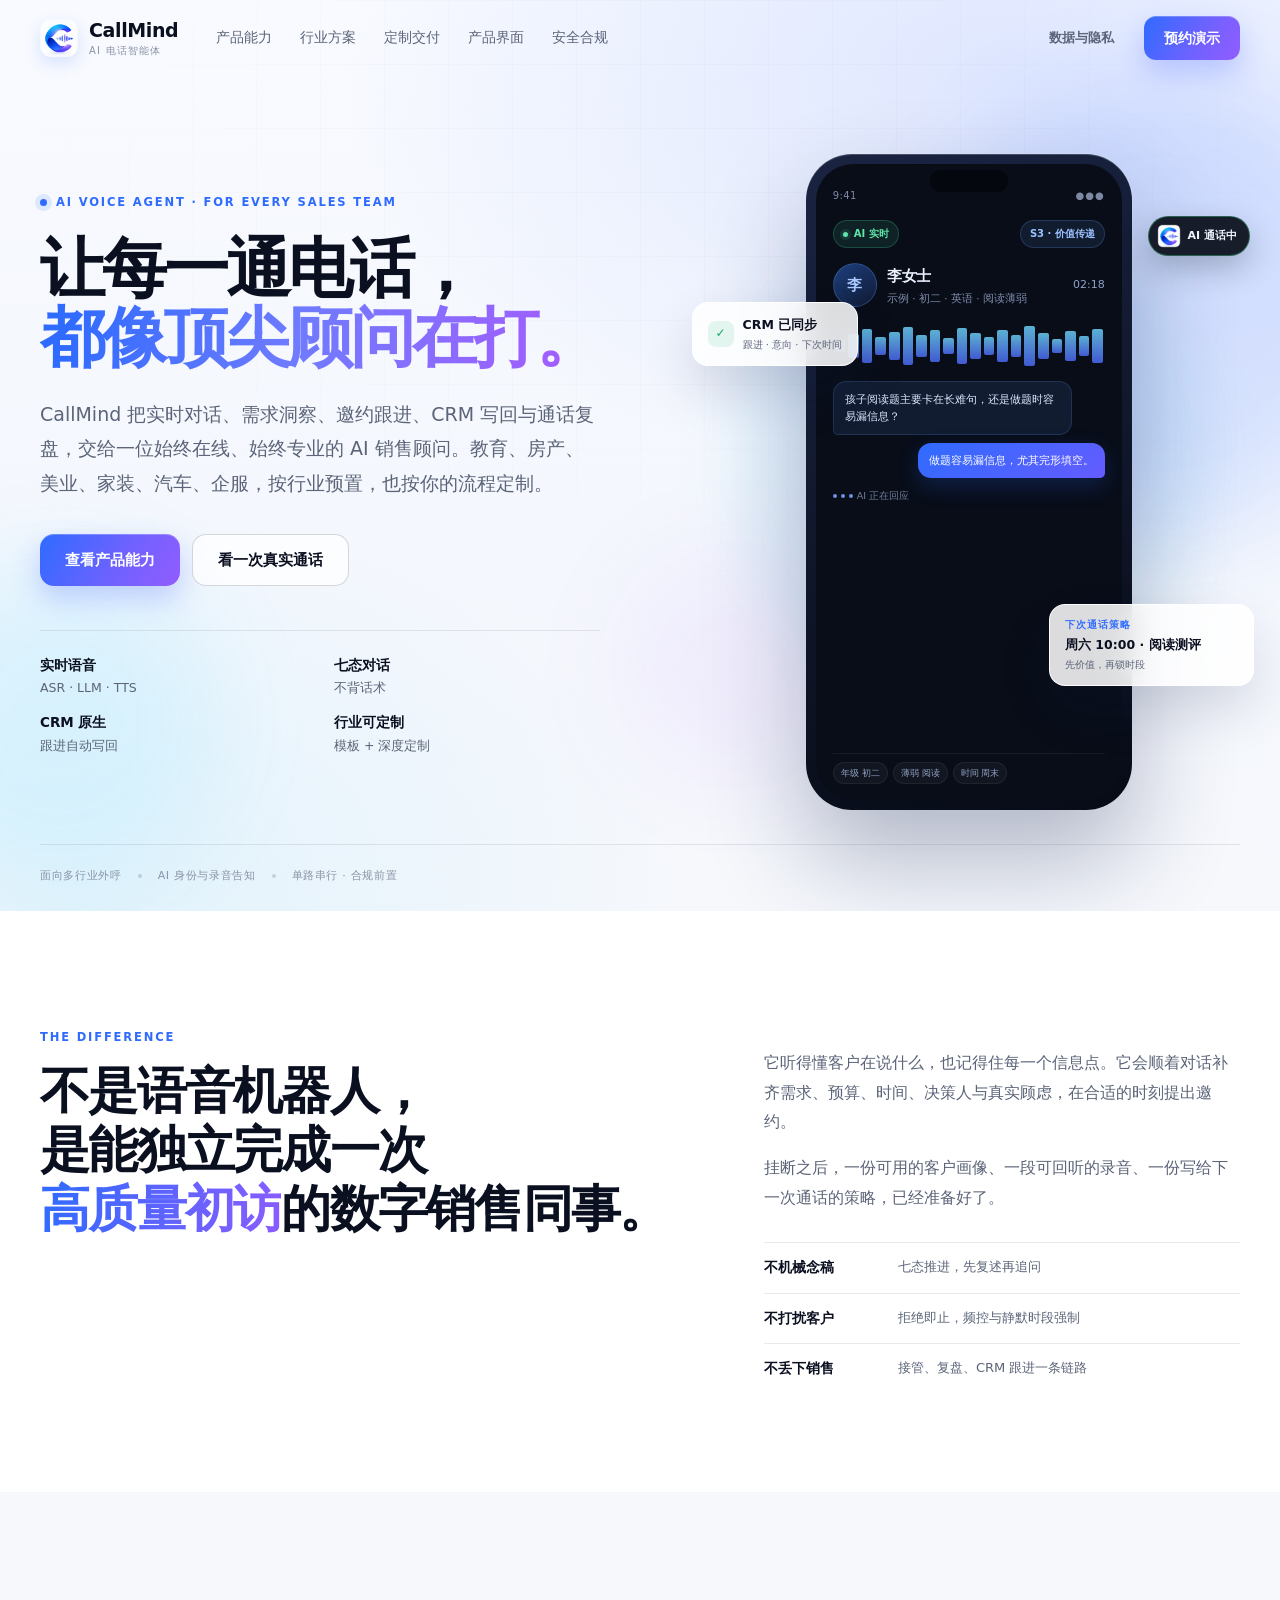
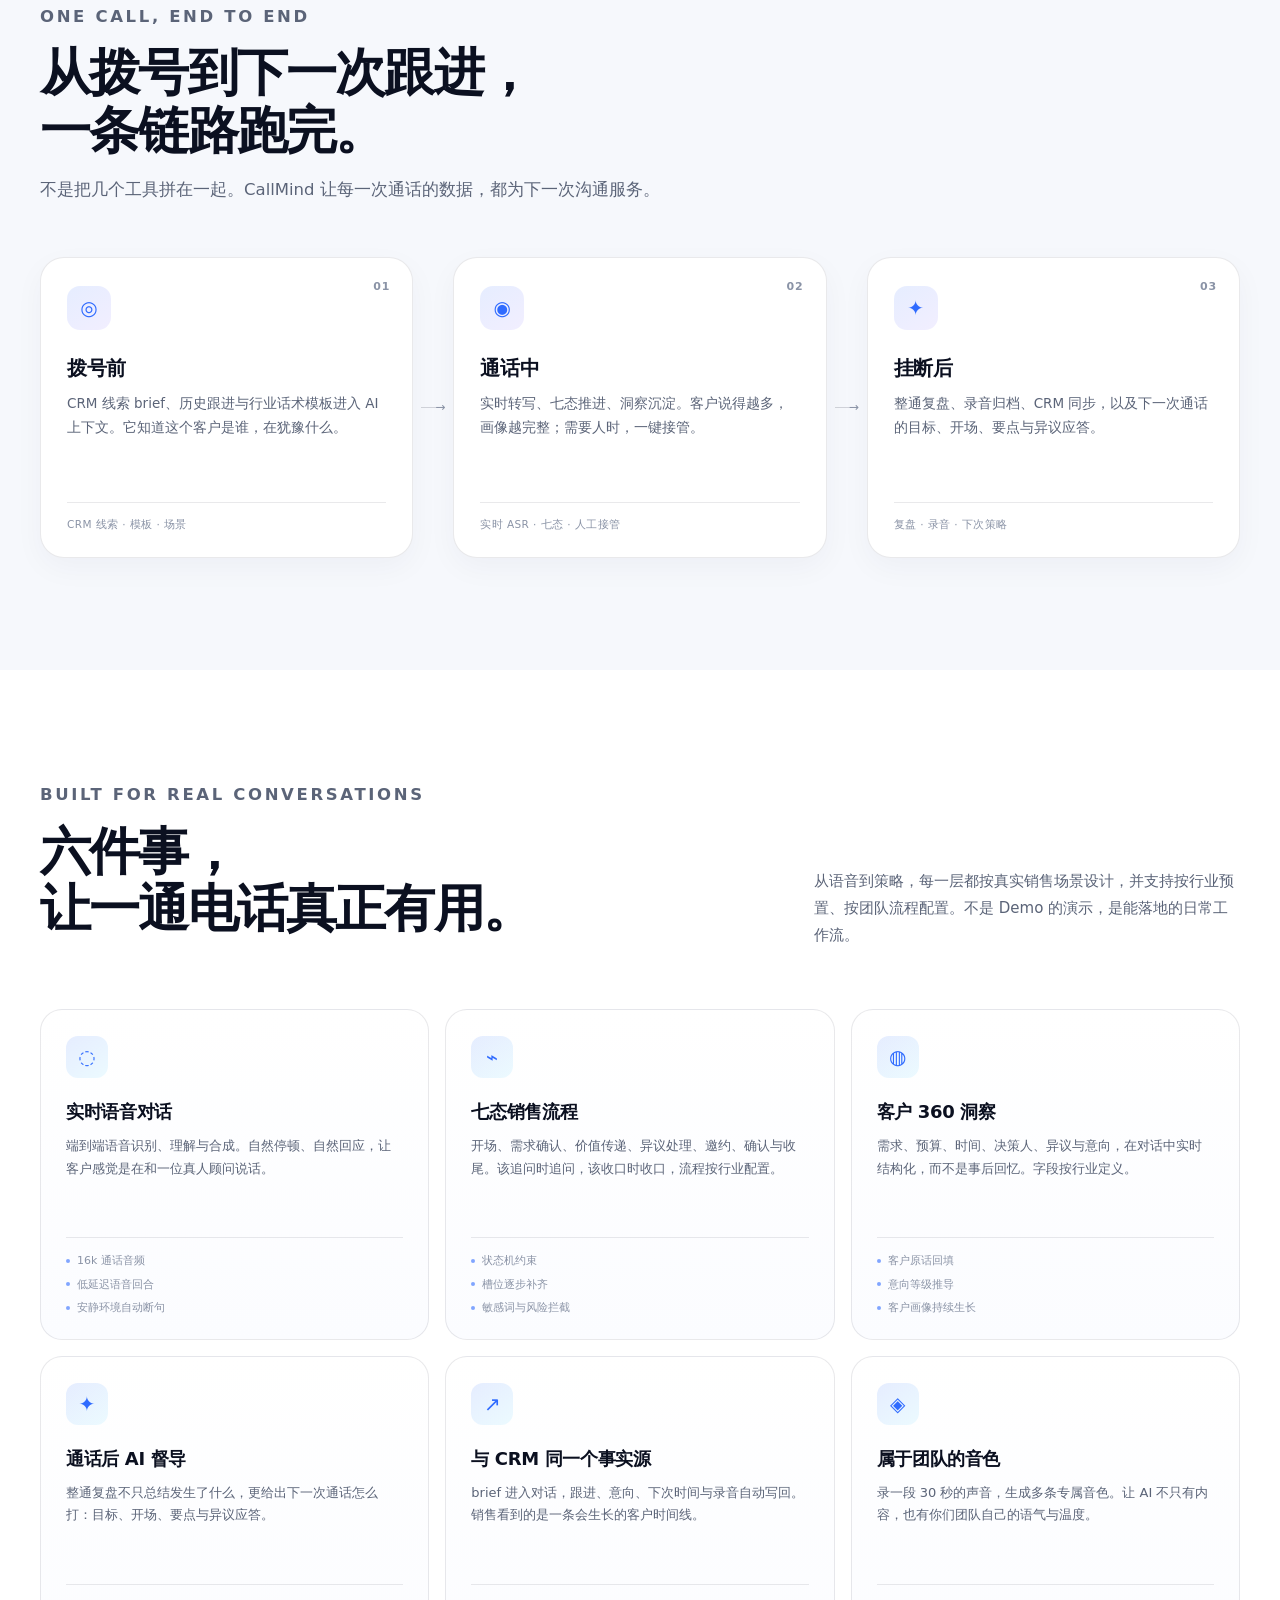
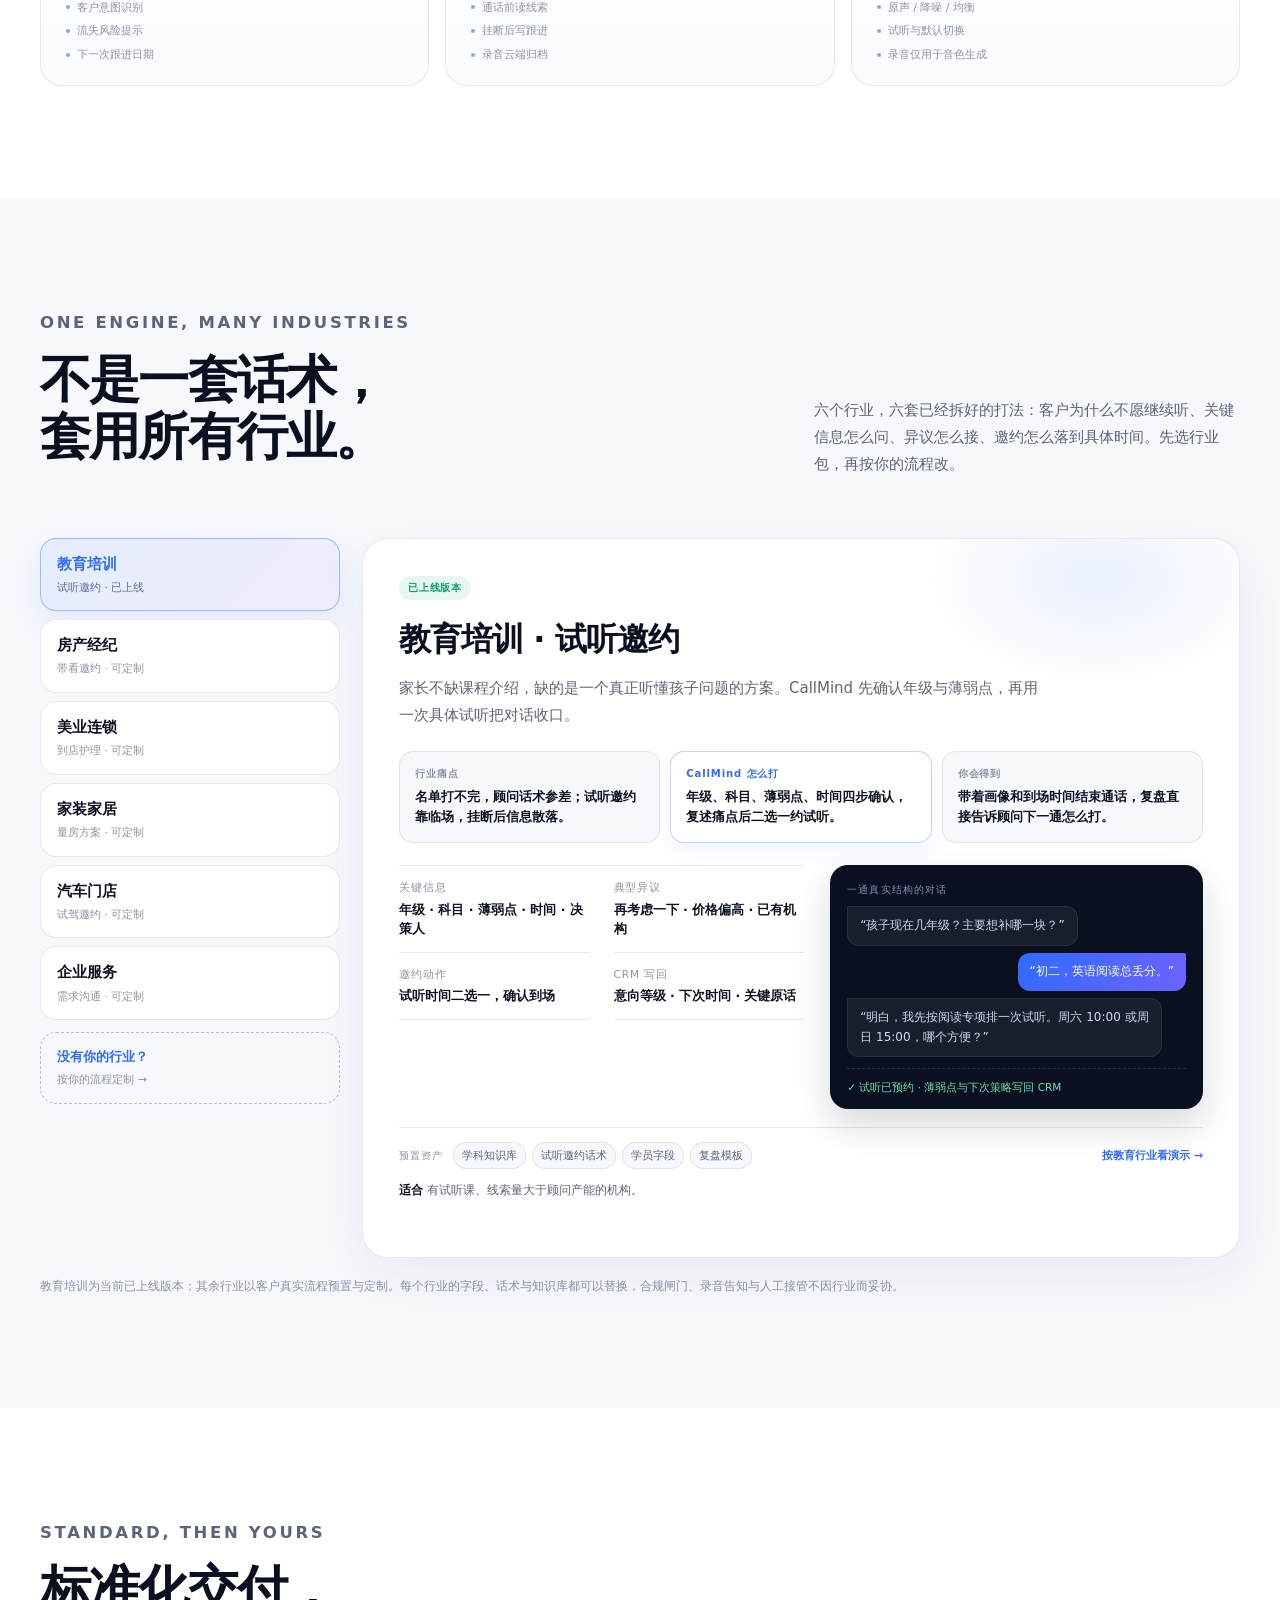
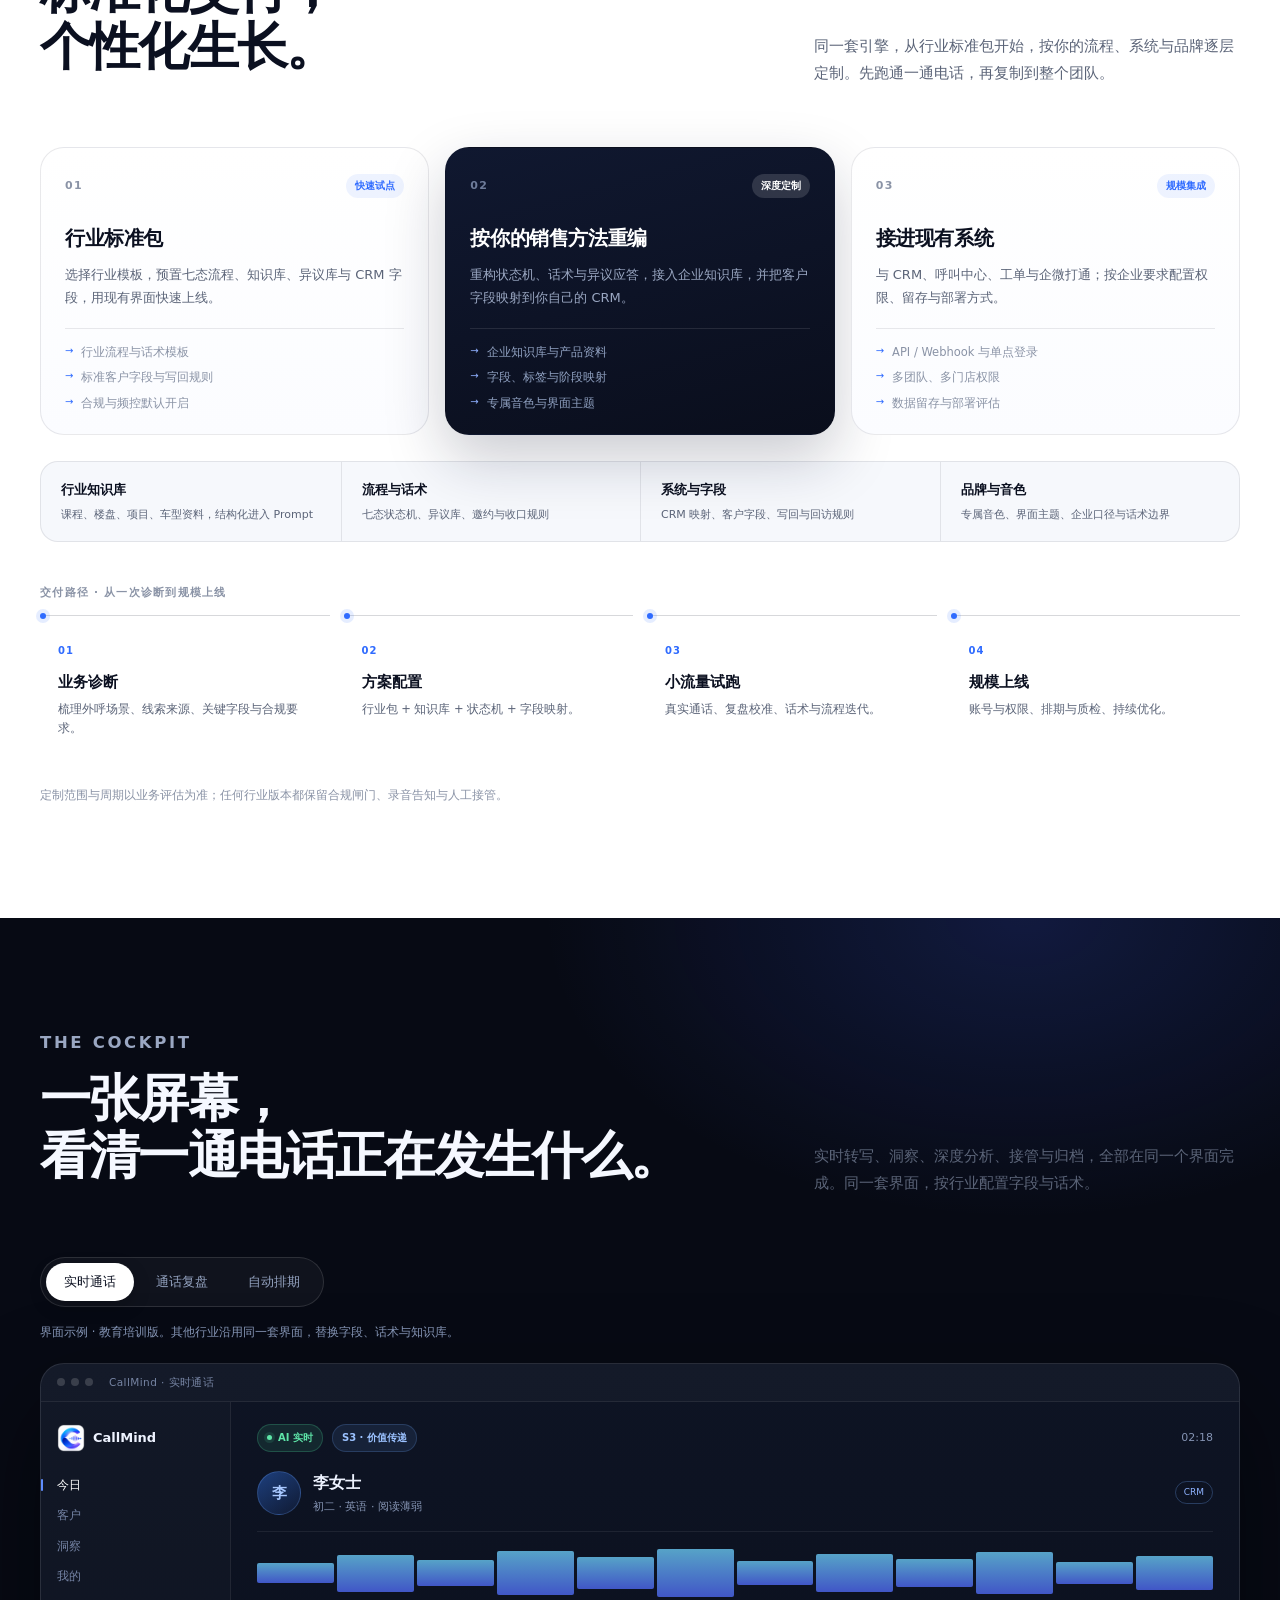
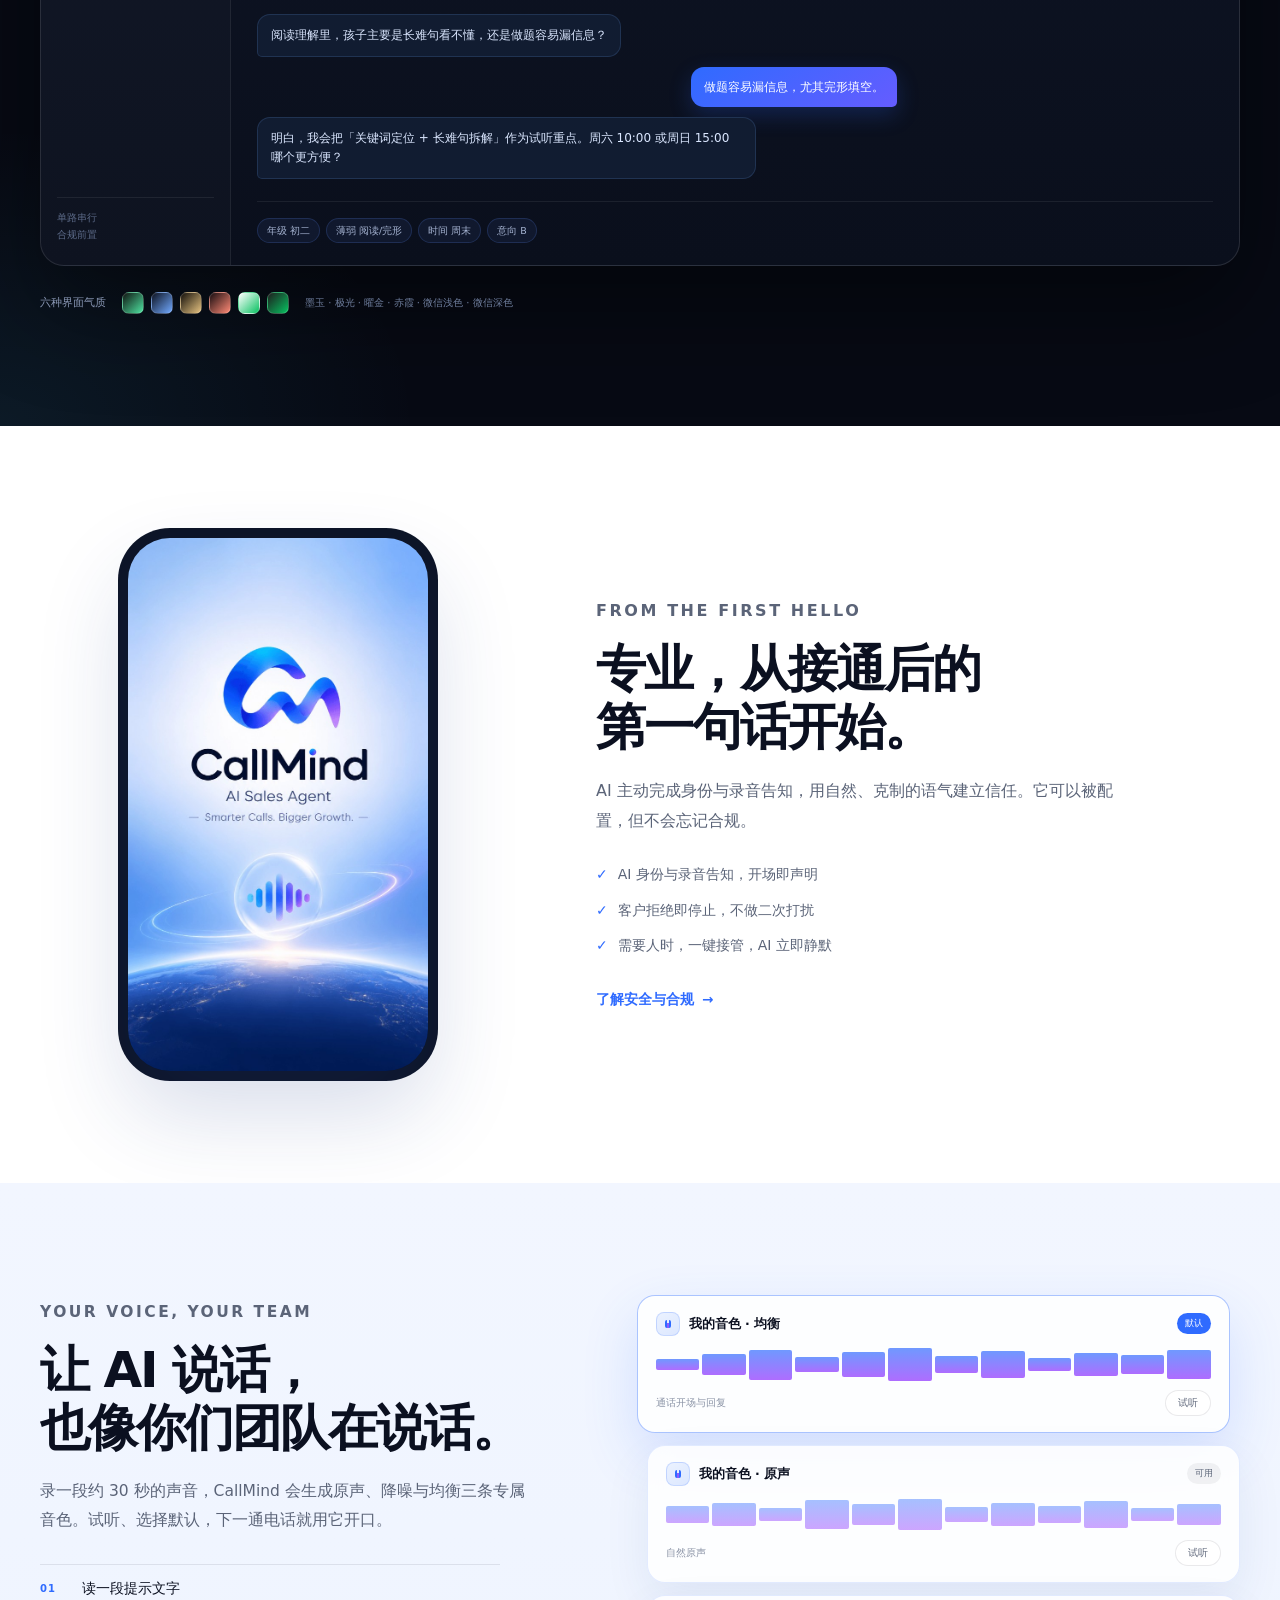
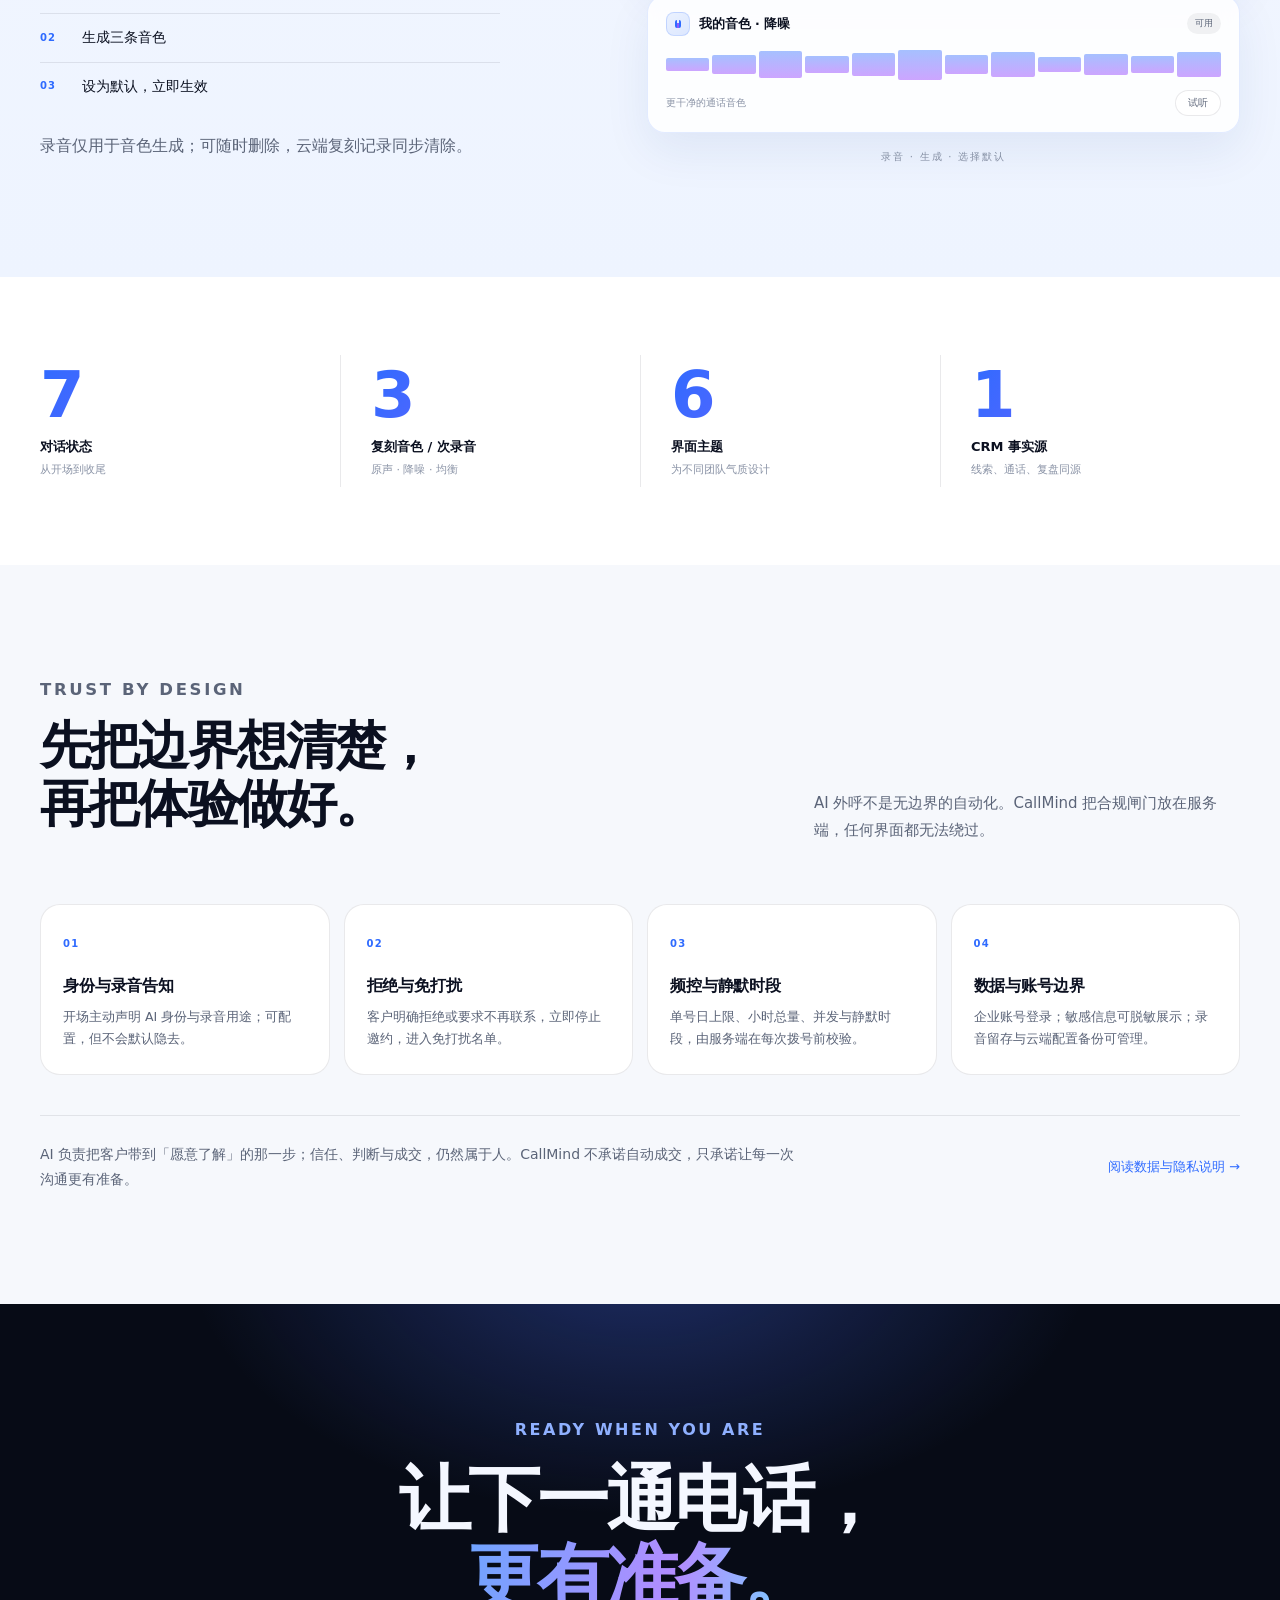
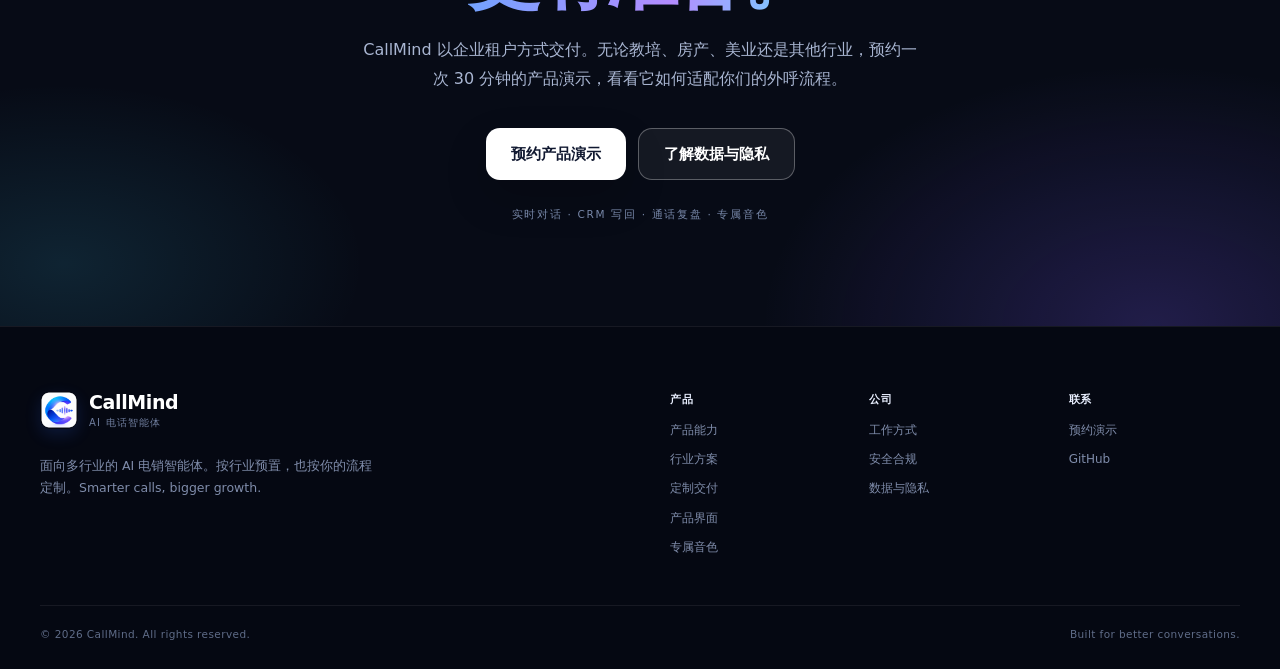
==== commit 1825f41c: "Reposition site for multi-industry AI outbound Generalize copy beyond education, add an interactive " ====
--- a/index.html
+++ b/index.html
@@ -4,7 +4,7 @@
   <meta charset="utf-8" />
   <meta name="viewport" content="width=device-width, initial-scale=1" />
   <title>CallMind · 让每一通电话，都像顶尖顾问在打</title>
-  <meta name="description" content="CallMind 是面向教育销售团队的 AI 电话智能体：实时对话、需求洞察、试听邀约、CRM 写回与通话后复盘，一位始终在线的数字课程顾问。" />
+  <meta name="description" content="CallMind 是面向多行业的 AI 电销智能体：实时对话、需求洞察、邀约跟进、CRM 写回与通话复盘。按行业预置，也支持按企业流程定制。" />
   <meta name="theme-color" content="#F6F8FC" />
   <link rel="canonical" href="https://thinkbugs.github.io/" />
   <link rel="icon" type="image/png" href="favicon.png" />
@@ -14,8 +14,11 @@
   <meta property="og:title" content="CallMind · 让每一通电话，都像顶尖顾问在打" />
   <meta property="og:description" content="AI 电话智能体：实时对话、需求洞察、CRM 写回、通话后复盘与专属音色。" />
   <meta property="og:url" content="https://thinkbugs.github.io/" />
-  <meta property="og:image" content="https://thinkbugs.github.io/assets/img/og.png" />
+  <meta property="og:image" content="https://thinkbugs.github.io/assets/img/og.jpg" />
+  <meta property="og:image:width" content="1200" />
+  <meta property="og:image:height" content="630" />
   <meta name="twitter:card" content="summary_large_image" />
+  <meta name="twitter:image" content="https://thinkbugs.github.io/assets/img/og.jpg" />
   <script>document.documentElement.classList.add('js');</script>
   <link rel="stylesheet" href="assets/css/style.css" />
   <script type="application/ld+json">
@@ -26,7 +29,7 @@
     "applicationCategory": "BusinessApplication",
     "operatingSystem": "Android",
     "url": "https://thinkbugs.github.io/",
-    "description": "面向教育销售团队的 AI 电话智能体：实时对话、需求洞察、CRM 写回与通话后复盘。",
+    "description": "面向多行业的 AI 电销智能体：实时对话、需求洞察、邀约跟进、CRM 写回与通话复盘，支持行业预置与企业定制。",
     "offers": { "@type": "Offer", "price": "0", "priceCurrency": "CNY", "description": "企业租户演示申请" }
   }
   </script>
@@ -42,9 +45,9 @@
       </a>
       <nav class="nav-links" aria-label="主导航">
         <a href="#capabilities">产品能力</a>
-        <a href="#how">工作方式</a>
+        <a href="#industries">行业方案</a>
+        <a href="#custom">定制交付</a>
         <a href="#product">产品界面</a>
-        <a href="#voice">专属音色</a>
         <a href="#security">安全合规</a>
       </nav>
       <div class="nav-actions">
@@ -55,9 +58,9 @@
     </div>
     <div class="mobile-menu" id="mobileMenu">
       <a href="#capabilities">产品能力</a>
-      <a href="#how">工作方式</a>
+      <a href="#industries">行业方案</a>
+      <a href="#custom">定制交付</a>
       <a href="#product">产品界面</a>
-      <a href="#voice">专属音色</a>
       <a href="#security">安全合规</a>
       <a href="privacy.html">数据与隐私</a>
       <button class="btn btn-primary" data-open-demo>预约演示</button>
@@ -69,9 +72,9 @@
       <div class="hero-mesh" aria-hidden="true"><i class="orb orb-a"></i><i class="orb orb-b"></i><i class="orb orb-c"></i><div class="grid"></div></div>
       <div class="shell hero-grid">
         <div class="hero-copy">
-          <p class="eyebrow" data-reveal><span class="pulse"></span> AI VOICE AGENT · FOR EDUCATION SALES</p>
+          <p class="eyebrow" data-reveal><span class="pulse"></span> AI VOICE AGENT · FOR EVERY SALES TEAM</p>
           <h1 data-reveal>让每一通电话，<br /><span class="grad">都像顶尖顾问在打。</span></h1>
-          <p class="lede" data-reveal>CallMind 把实时对话、需求洞察、试听邀约、CRM 跟进与通话复盘，交给一位始终在线、始终专业的 AI 课程顾问。</p>
+          <p class="lede" data-reveal>CallMind 把实时对话、需求洞察、邀约跟进、CRM 写回与通话复盘，交给一位始终在线、始终专业的 AI 销售顾问。教育、房产、美业、家装、汽车、企服，按行业预置，也按你的流程定制。</p>
           <div class="hero-actions" data-reveal>
             <a class="btn btn-primary btn-lg" href="#capabilities">查看产品能力</a>
             <a class="btn btn-soft btn-lg" href="#product">看一次真实通话</a>
@@ -80,7 +83,7 @@
             <li><span>实时语音</span>ASR · LLM · TTS</li>
             <li><span>七态对话</span>不背话术</li>
             <li><span>CRM 原生</span>跟进自动写回</li>
-            <li><span>专属音色</span>30 秒复刻</li>
+            <li><span>行业可定制</span>模板 + 深度定制</li>
           </ul>
         </div>
 
@@ -96,7 +99,7 @@
               </div>
               <div class="app-person">
                 <div class="avatar">李</div>
-                <div><b>李女士</b><small>初二 · 英语 · 阅读薄弱</small></div>
+                <div><b>李女士</b><small>示例 · 初二 · 英语 · 阅读薄弱</small></div>
                 <span class="timer">02:18</span>
               </div>
               <div class="wave" aria-hidden="true">
@@ -116,7 +119,7 @@
         </div>
       </div>
       <div class="shell hero-bottom">
-        <span>专为教育试听邀约设计</span>
+        <span>面向多行业外呼</span>
         <span class="sep"></span>
         <span>AI 身份与录音告知</span>
         <span class="sep"></span>
@@ -130,11 +133,11 @@
         <div class="intro-grid">
           <h2 data-reveal>不是语音机器人，<br />是能独立完成一次<br /><span class="grad-text">高质量初访</span>的<span class="keep">数字销售同事。</span></h2>
           <div class="intro-copy" data-reveal>
-            <p>它听得懂家长在说什么，也记得住每一个信息点。它会顺着对话补齐年级、科目、薄弱点、时间与决策人，在合适的时刻提出试听邀约。</p>
+            <p>它听得懂客户在说什么，也记得住每一个信息点。它会顺着对话补齐需求、预算、时间、决策人与真实顾虑，在合适的时刻提出邀约。</p>
             <p>挂断之后，一份可用的客户画像、一段可回听的录音、一份写给下一次通话的策略，已经准备好了。</p>
             <div class="intro-points">
               <div><b>不机械念稿</b><span>七态推进，先复述再追问</span></div>
-              <div><b>不打扰家长</b><span>拒绝即止，频控与静默时段强制</span></div>
+              <div><b>不打扰客户</b><span>拒绝即止，频控与静默时段强制</span></div>
               <div><b>不丢下销售</b><span>接管、复盘、CRM 跟进一条链路</span></div>
             </div>
           </div>
@@ -154,7 +157,7 @@
             <div class="flow-num">01</div>
             <div class="flow-icon">◎</div>
             <h3>拨号前</h3>
-            <p>CRM 线索 brief、历史跟进与话术模板进入 AI 上下文。它知道这个孩子是谁，家长在担心什么。</p>
+            <p>CRM 线索 brief、历史跟进与行业话术模板进入 AI 上下文。它知道这个客户是谁，在犹豫什么。</p>
             <div class="flow-meta">CRM 线索 · 模板 · 场景</div>
           </article>
           <div class="flow-line" aria-hidden="true"></div>
@@ -162,7 +165,7 @@
             <div class="flow-num">02</div>
             <div class="flow-icon">◉</div>
             <h3>通话中</h3>
-            <p>实时转写、七态推进、洞察沉淀。家长说得越多，画像越完整；需要人时，一键接管。</p>
+            <p>实时转写、七态推进、洞察沉淀。客户说得越多，画像越完整；需要人时，一键接管。</p>
             <div class="flow-meta">实时 ASR · 七态 · 人工接管</div>
           </article>
           <div class="flow-line" aria-hidden="true"></div>
@@ -184,32 +187,32 @@
             <p class="eyebrow">BUILT FOR REAL CONVERSATIONS</p>
             <h2>六件事，<br />让一通电话真正有用。</h2>
           </div>
-          <p class="head-side">从语音到策略，每一层都为教育销售的真实场景设计。不是 Demo 的演示，是能落地的日常工作流。</p>
+          <p class="head-side">从语音到策略，每一层都按真实销售场景设计，并支持按行业预置、按团队流程配置。不是 Demo 的演示，是能落地的日常工作流。</p>
         </div>
         <div class="cap-grid">
           <article class="cap-card" data-reveal>
             <span class="cap-ico">◌</span>
             <h3>实时语音对话</h3>
-            <p>端到端语音识别、理解与合成。自然停顿、自然回应，让家长感觉是在和一位真人顾问说话。</p>
+            <p>端到端语音识别、理解与合成。自然停顿、自然回应，让客户感觉是在和一位真人顾问说话。</p>
             <ul><li>16k 通话音频</li><li>低延迟语音回合</li><li>安静环境自动断句</li></ul>
           </article>
           <article class="cap-card" data-reveal>
             <span class="cap-ico">⌁</span>
             <h3>七态销售流程</h3>
-            <p>开场、需求确认、价值传递、异议处理、试听邀约、确认与收尾。该追问时追问，该收口时收口。</p>
+            <p>开场、需求确认、价值传递、异议处理、邀约、确认与收尾。该追问时追问，该收口时收口，流程按行业配置。</p>
             <ul><li>状态机约束</li><li>槽位逐步补齐</li><li>敏感词与风险拦截</li></ul>
           </article>
           <article class="cap-card" data-reveal>
             <span class="cap-ico">◍</span>
             <h3>客户 360 洞察</h3>
-            <p>年级、科目、薄弱点、时间、预算、异议与意向，在对话中实时结构化，而不是事后回忆。</p>
-            <ul><li>家长原话回填</li><li>意向等级推导</li><li>客户画像持续生长</li></ul>
+            <p>需求、预算、时间、决策人、异议与意向，在对话中实时结构化，而不是事后回忆。字段按行业定义。</p>
+            <ul><li>客户原话回填</li><li>意向等级推导</li><li>客户画像持续生长</li></ul>
           </article>
           <article class="cap-card" data-reveal>
             <span class="cap-ico">✦</span>
             <h3>通话后 AI 督导</h3>
             <p>整通复盘不只总结发生了什么，更给出下一次通话怎么打：目标、开场、要点与异议应答。</p>
-            <ul><li>家长意图识别</li><li>流失风险提示</li><li>下一次跟进日期</li></ul>
+            <ul><li>客户意图识别</li><li>流失风险提示</li><li>下一次跟进日期</li></ul>
           </article>
           <article class="cap-card" data-reveal>
             <span class="cap-ico">↗</span>
@@ -224,6 +227,254 @@
             <ul><li>原声 / 降噪 / 均衡</li><li>试听与默认切换</li><li>录音仅用于音色生成</li></ul>
           </article>
         </div>
+      </div>
+    </section>
+
+    <section class="section industries" id="industries">
+      <div class="shell">
+        <div class="section-head split" data-reveal>
+          <div>
+            <p class="eyebrow">ONE ENGINE, MANY INDUSTRIES</p>
+            <h2>不是一套话术，<br />套用所有行业。</h2>
+          </div>
+          <p class="head-side">六个行业，六套已经拆好的打法：客户为什么不愿继续听、关键信息怎么问、异议怎么接、邀约怎么落到具体时间。先选行业包，再按你的流程改。</p>
+        </div>
+        <div class="industry-board" data-reveal>
+          <div class="industry-nav">
+            <div class="ind-list" role="tablist" aria-label="行业方案">
+              <button class="ind-tab is-active" role="tab" aria-selected="true" aria-controls="ind-edu" data-ind="edu"><span>教育培训</span><small>试听邀约 · 已上线</small></button>
+              <button class="ind-tab" role="tab" aria-selected="false" aria-controls="ind-rea" data-ind="rea"><span>房产经纪</span><small>带看邀约 · 可定制</small></button>
+              <button class="ind-tab" role="tab" aria-selected="false" aria-controls="ind-beauty" data-ind="beauty"><span>美业连锁</span><small>到店护理 · 可定制</small></button>
+              <button class="ind-tab" role="tab" aria-selected="false" aria-controls="ind-home" data-ind="home"><span>家装家居</span><small>量房方案 · 可定制</small></button>
+              <button class="ind-tab" role="tab" aria-selected="false" aria-controls="ind-auto" data-ind="auto"><span>汽车门店</span><small>试驾邀约 · 可定制</small></button>
+              <button class="ind-tab" role="tab" aria-selected="false" aria-controls="ind-b2b" data-ind="b2b"><span>企业服务</span><small>需求沟通 · 可定制</small></button>
+            </div>
+            <a class="industry-cta" href="#custom"><b>没有你的行业？</b><span>按你的流程定制 →</span></a>
+          </div>
+          <div class="industry-panels">
+            <article class="ind-panel is-active" id="ind-edu" role="tabpanel" data-ind-panel="edu">
+              <header class="ind-head">
+                <span class="ind-tag live">已上线版本</span>
+                <h3>教育培训 · 试听邀约</h3>
+                <p class="ind-lead">家长不缺课程介绍，缺的是一个真正听懂孩子问题的方案。CallMind 先确认年级与薄弱点，再用一次具体试听把对话收口。</p>
+              </header>
+              <div class="ind-value">
+                <div><span>行业痛点</span><b>名单打不完，顾问话术参差；试听邀约靠临场，挂断后信息散落。</b></div>
+                <div><span>CallMind 怎么打</span><b>年级、科目、薄弱点、时间四步确认，复述痛点后二选一约试听。</b></div>
+                <div><span>你会得到</span><b>带着画像和到场时间结束通话，复盘直接告诉顾问下一通怎么打。</b></div>
+              </div>
+              <div class="ind-detail">
+                <div class="ind-grid">
+                  <div><span>关键信息</span><b>年级 · 科目 · 薄弱点 · 时间 · 决策人</b></div>
+                  <div><span>典型异议</span><b>再考虑一下 · 价格偏高 · 已有机构</b></div>
+                  <div><span>邀约动作</span><b>试听时间二选一，确认到场</b></div>
+                  <div><span>CRM 写回</span><b>意向等级 · 下次时间 · 关键原话</b></div>
+                </div>
+                <div class="ind-dialogue">
+                  <span class="d-label">一通真实结构的对话</span>
+                  <div class="d-ai">“孩子现在几年级？主要想补哪一块？”</div>
+                  <div class="d-user">“初二，英语阅读总丢分。”</div>
+                  <div class="d-ai">“明白，我先按阅读专项排一次试听。周六 10:00 或周日 15:00，哪个方便？”</div>
+                  <div class="d-result">✓ 试听已预约 · 薄弱点与下次策略写回 CRM</div>
+                </div>
+              </div>
+              <div class="ind-assets"><span>预置资产</span><i>学科知识库</i><i>试听邀约话术</i><i>学员字段</i><i>复盘模板</i><button class="ind-demo" type="button" data-industry="教育培训" data-open-demo>按教育行业看演示 <span>→</span></button></div>
+              <p class="ind-fit"><b>适合</b> 有试听课、线索量大于顾问产能的机构。</p>
+            </article>
+            <article class="ind-panel" id="ind-rea" role="tabpanel" data-ind-panel="rea" hidden>
+              <header class="ind-head">
+                <span class="ind-tag">行业方案</span>
+                <h3>房产经纪 · 带看邀约</h3>
+                <p class="ind-lead">客户不是不愿看房，而是不想把周末浪费在不匹配的房源上。CallMind 先筛区域、预算与资格，再约一次值得看的带看。</p>
+              </header>
+              <div class="ind-value">
+                <div><span>行业痛点</span><b>线索多、真假难辨；经纪人时间耗在无效带看；需求散落在微信里。</b></div>
+                <div><span>CallMind 怎么打</span><b>区域、预算、户型、资格四问，匹配 1–2 套房源再约带看。</b></div>
+                <div><span>你会得到</span><b>每次带看都有明确理由，客户需求、预算和下次时间完整留痕。</b></div>
+              </div>
+              <div class="ind-detail">
+                <div class="ind-grid">
+                  <div><span>关键信息</span><b>区域 · 预算 · 户型 · 购房资格 · 看房时间</b></div>
+                  <div><span>典型异议</span><b>再看看 · 预算不够 · 已有中介</b></div>
+                  <div><span>邀约动作</span><b>锁定 1–2 套匹配房源，约带看</b></div>
+                  <div><span>CRM 写回</span><b>购房阶段 · 预算区间 · 下次带看</b></div>
+                </div>
+                <div class="ind-dialogue">
+                  <span class="d-label">一通真实结构的对话</span>
+                  <div class="d-ai">“您主要看哪个片区？预算大概在什么范围？”</div>
+                  <div class="d-user">“朝阳，总价 800 万左右，三居。”</div>
+                  <div class="d-ai">“这个预算在望京能看两套改善三居。周六上午我安排一次连看，您方便吗？”</div>
+                  <div class="d-result">✓ 带看已锁定 · 预算与房源偏好写回 CRM</div>
+                </div>
+              </div>
+              <div class="ind-assets"><span>预置资产</span><i>楼盘房源库</i><i>带看邀约话术</i><i>购房资格字段</i><i>带看复盘模板</i><button class="ind-demo" type="button" data-industry="房产经纪" data-open-demo>按房产行业看演示 <span>→</span></button></div>
+              <p class="ind-fit"><b>适合</b> 新房或二手经纪团队、渠道线索多但带看效率低的门店。</p>
+            </article>
+            <article class="ind-panel" id="ind-beauty" role="tabpanel" data-ind-panel="beauty" hidden>
+              <header class="ind-head">
+                <span class="ind-tag">行业方案</span>
+                <h3>美业连锁 · 到店护理</h3>
+                <p class="ind-lead">顾客不是怕变美，而是怕被推销。CallMind 先问项目与到店习惯，再给一个低门槛、具体的到店理由。</p>
+              </header>
+              <div class="ind-value">
+                <div><span>行业痛点</span><b>老客沉睡、活动靠群发；到店转化全看顾问当天状态；项目推荐不精准。</b></div>
+                <div><span>CallMind 怎么打</span><b>项目、肤质或体质、频次、门店四步确认，给二选一的体验时间。</b></div>
+                <div><span>你会得到</span><b>到店理由清楚、项目意向明确，门店接得住；沉睡客也有再次触达的依据。</b></div>
+              </div>
+              <div class="ind-detail">
+                <div class="ind-grid">
+                  <div><span>关键信息</span><b>项目需求 · 肤质/体质 · 频次 · 预算 · 门店</b></div>
+                  <div><span>典型异议</span><b>没时间 · 怕推销 · 价格贵</b></div>
+                  <div><span>邀约动作</span><b>体验项目二选一，确认门店与时间</b></div>
+                  <div><span>CRM 写回</span><b>意向项目 · 到店时间 · 会员等级</b></div>
+                </div>
+                <div class="ind-dialogue">
+                  <span class="d-label">一通真实结构的对话</span>
+                  <div class="d-ai">“最近主要想做补水，还是抗衰紧致？”</div>
+                  <div class="d-user">“皮肤干，有点细纹，但怕被推销。”</div>
+                  <div class="d-ai">“理解，先做一次补水加紧致的体验，不办卡也能走。周三下午或周六上午，哪个方便？”</div>
+                  <div class="d-result">✓ 体验已预约 · 项目意向与到店时间写回 CRM</div>
+                </div>
+              </div>
+              <div class="ind-assets"><span>预置资产</span><i>项目知识库</i><i>到店邀约话术</i><i>会员字段</i><i>到店复盘模板</i><button class="ind-demo" type="button" data-industry="美业连锁" data-open-demo>按美业行业看演示 <span>→</span></button></div>
+              <p class="ind-fit"><b>适合</b> 有会员体系、需要唤醒沉睡客的多门店连锁。</p>
+            </article>
+            <article class="ind-panel" id="ind-home" role="tabpanel" data-ind-panel="home" hidden>
+              <header class="ind-head">
+                <span class="ind-tag">行业方案</span>
+                <h3>家装家居 · 量房方案</h3>
+                <p class="ind-lead">业主不是不想装，而是怕报价不透明、方案不对味。CallMind 先判断面积、阶段与预算，再把量房变成一件值得做的事。</p>
+              </header>
+              <div class="ind-value">
+                <div><span>行业痛点</span><b>线索质量参差；量房成本高；设计与销售信息断层。</b></div>
+                <div><span>CallMind 怎么打</span><b>面积、户型、风格、预算、阶段五问，先筛量房资格再约时间。</b></div>
+                <div><span>你会得到</span><b>上门之前就知道业主想要什么，量房师不空跑，方案从第一版就更接近。</b></div>
+              </div>
+              <div class="ind-detail">
+                <div class="ind-grid">
+                  <div><span>关键信息</span><b>面积 · 户型 · 风格 · 预算 · 装修阶段</b></div>
+                  <div><span>典型异议</span><b>先对比 · 预算没定 · 已有公司</b></div>
+                  <div><span>邀约动作</span><b>约量房或到店看样板间</b></div>
+                  <div><span>CRM 写回</span><b>项目阶段 · 预算 · 下次量房</b></div>
+                </div>
+                <div class="ind-dialogue">
+                  <span class="d-label">一通真实结构的对话</span>
+                  <div class="d-ai">“房子大概多大面积？准备什么时候开始装？”</div>
+                  <div class="d-user">“120 平，三居，下个月拿房。”</div>
+                  <div class="d-ai">“那现在正好定方案。我先安排一次免费量房，顺便把风格和预算聊清楚，周末可以吗？”</div>
+                  <div class="d-result">✓ 量房已预约 · 面积、风格与预算写回 CRM</div>
+                </div>
+              </div>
+              <div class="ind-assets"><span>预置资产</span><i>案例与材料库</i><i>量房邀约话术</i><i>项目字段</i><i>量房复盘模板</i><button class="ind-demo" type="button" data-industry="家装家居" data-open-demo>按家装行业看演示 <span>→</span></button></div>
+              <p class="ind-fit"><b>适合</b> 重视量房转化与方案质量、获客成本高的家装公司。</p>
+            </article>
+            <article class="ind-panel" id="ind-auto" role="tabpanel" data-ind-panel="auto" hidden>
+              <header class="ind-head">
+                <span class="ind-tag">行业方案</span>
+                <h3>汽车门店 · 试驾邀约</h3>
+                <p class="ind-lead">客户不是不想试驾，而是不想被销售围着转。CallMind 先问车型、预算与用车场景，把试驾安排成一次有准备的体验。</p>
+              </header>
+              <div class="ind-value">
+                <div><span>行业痛点</span><b>线索跟进慢；试驾到店率低；置换与金融需求靠临场问。</b></div>
+                <div><span>CallMind 怎么打</span><b>车型、预算、置换、场景四问，确认意向后再约到店试驾。</b></div>
+                <div><span>你会得到</span><b>客户带着明确车型与需求到店，销售不用从零开始问。</b></div>
+              </div>
+              <div class="ind-detail">
+                <div class="ind-grid">
+                  <div><span>关键信息</span><b>车型 · 预算 · 置换 · 用车场景 · 到店时间</b></div>
+                  <div><span>典型异议</span><b>再看看 · 等降价 · 已看过别家</b></div>
+                  <div><span>邀约动作</span><b>约试驾，确认到店时间</b></div>
+                  <div><span>CRM 写回</span><b>意向车型 · 购车周期 · 下次到店</b></div>
+                </div>
+                <div class="ind-dialogue">
+                  <span class="d-label">一通真实结构的对话</span>
+                  <div class="d-ai">“您主要看燃油还是新能源？平时通勤多还是家用多？”</div>
+                  <div class="d-user">“家用，想换新能源，预算 20 万左右。”</div>
+                  <div class="d-ai">“这个预算有两款适合家用的新能源，周末到店试驾一次就能对比。周六下午可以吗？”</div>
+                  <div class="d-result">✓ 试驾已预约 · 意向车型与购车周期写回 CRM</div>
+                </div>
+              </div>
+              <div class="ind-assets"><span>预置资产</span><i>车型库</i><i>试驾邀约话术</i><i>购车字段</i><i>试驾复盘模板</i><button class="ind-demo" type="button" data-industry="汽车门店" data-open-demo>按汽车行业看演示 <span>→</span></button></div>
+              <p class="ind-fit"><b>适合</b> 有试驾车、以到店与试驾为核心考核的门店。</p>
+            </article>
+            <article class="ind-panel" id="ind-b2b" role="tabpanel" data-ind-panel="b2b" hidden>
+              <header class="ind-head">
+                <span class="ind-tag">行业方案</span>
+                <h3>企业服务 · 需求沟通</h3>
+                <p class="ind-lead">决策人不是不愿聊，而是不想听没有针对性的方案。CallMind 先判断规模、系统与痛点，再约一次带着问题清单的需求沟通。</p>
+              </header>
+              <div class="ind-value">
+                <div><span>行业痛点</span><b>线索周期长；关键人难触达；需求靠销售反复追问。</b></div>
+                <div><span>CallMind 怎么打</span><b>团队规模、现有系统、痛点、决策链四问，判断商机阶段再约会议。</b></div>
+                <div><span>你会得到</span><b>会议开始前就知道对方在用什么、卡在哪、谁拍板，第一次沟通就有价值。</b></div>
+              </div>
+              <div class="ind-detail">
+                <div class="ind-grid">
+                  <div><span>关键信息</span><b>行业 · 团队规模 · 现有系统 · 痛点 · 决策链</b></div>
+                  <div><span>典型异议</span><b>已有供应商 · 预算没批 · 先发资料</b></div>
+                  <div><span>邀约动作</span><b>约 30 分钟需求沟通</b></div>
+                  <div><span>CRM 写回</span><b>商机阶段 · 关键人 · 下次沟通</b></div>
+                </div>
+                <div class="ind-dialogue">
+                  <span class="d-label">一通真实结构的对话</span>
+                  <div class="d-ai">“目前这块是哪个团队在用？最想先解决哪个问题？”</div>
+                  <div class="d-user">“销售团队，线索跟进总是漏，老板要看过程。”</div>
+                  <div class="d-ai">“这正好是我们擅长的场景。我约 30 分钟，把你们现在的流程和系统过一遍，周二或周四方便？”</div>
+                  <div class="d-result">✓ 需求会已预约 · 痛点与关键人写回 CRM</div>
+                </div>
+              </div>
+              <div class="ind-assets"><span>预置资产</span><i>方案与案例库</i><i>需求沟通话术</i><i>商机字段</i><i>会议复盘模板</i><button class="ind-demo" type="button" data-industry="企业服务" data-open-demo>按企服行业看演示 <span>→</span></button></div>
+              <p class="ind-fit"><b>适合</b> 客单价高、需要多轮沟通和关键人识别的 B2B 团队。</p>
+            </article>
+          </div>
+        </div>
+        <p class="industry-foot" data-reveal>教育培训为当前已上线版本；其余行业以客户真实流程预置与定制。每个行业的字段、话术与知识库都可以替换，合规闸门、录音告知与人工接管不因行业而妥协。</p>
+      </div>
+    </section>
+
+    <section class="section custom" id="custom">
+      <div class="shell">
+        <div class="section-head split" data-reveal>
+          <div>
+            <p class="eyebrow">STANDARD, THEN YOURS</p>
+            <h2>标准化交付，<br />个性化生长。</h2>
+          </div>
+          <p class="head-side">同一套引擎，从行业标准包开始，按你的流程、系统与品牌逐层定制。先跑通一通电话，再复制到整个团队。</p>
+        </div>
+        <div class="tier-grid">
+          <article class="tier-card" data-reveal>
+            <div class="tier-top"><span class="tier-num">01</span><span class="tier-badge">快速试点</span></div>
+            <h3>行业标准包</h3>
+            <p>选择行业模板，预置七态流程、知识库、异议库与 CRM 字段，用现有界面快速上线。</p>
+            <ul><li>行业流程与话术模板</li><li>标准客户字段与写回规则</li><li>合规与频控默认开启</li></ul>
+          </article>
+          <article class="tier-card is-feature" data-reveal>
+            <div class="tier-top"><span class="tier-num">02</span><span class="tier-badge dark">深度定制</span></div>
+            <h3>按你的销售方法重编</h3>
+            <p>重构状态机、话术与异议应答，接入企业知识库，并把客户字段映射到你自己的 CRM。</p>
+            <ul><li>企业知识库与产品资料</li><li>字段、标签与阶段映射</li><li>专属音色与界面主题</li></ul>
+          </article>
+          <article class="tier-card" data-reveal>
+            <div class="tier-top"><span class="tier-num">03</span><span class="tier-badge">规模集成</span></div>
+            <h3>接进现有系统</h3>
+            <p>与 CRM、呼叫中心、工单与企微打通；按企业要求配置权限、留存与部署方式。</p>
+            <ul><li>API / Webhook 与单点登录</li><li>多团队、多门店权限</li><li>数据留存与部署评估</li></ul>
+          </article>
+        </div>
+        <div class="custom-layers" data-reveal>
+          <div><b>行业知识库</b><span>课程、楼盘、项目、车型资料，结构化进入 Prompt</span></div>
+          <div><b>流程与话术</b><span>七态状态机、异议库、邀约与收口规则</span></div>
+          <div><b>系统与字段</b><span>CRM 映射、客户字段、写回与回访规则</span></div>
+          <div><b>品牌与音色</b><span>专属音色、界面主题、企业口径与话术边界</span></div>
+        </div>
+        <p class="deliver-label">交付路径 · 从一次诊断到规模上线</p>
+        <div class="deliver" data-reveal>
+          <div class="deliver-step"><b>01</b><h3>业务诊断</h3><p>梳理外呼场景、线索来源、关键字段与合规要求。</p></div>
+          <div class="deliver-step"><b>02</b><h3>方案配置</h3><p>行业包 + 知识库 + 状态机 + 字段映射。</p></div>
+          <div class="deliver-step"><b>03</b><h3>小流量试跑</h3><p>真实通话、复盘校准、话术与流程迭代。</p></div>
+          <div class="deliver-step"><b>04</b><h3>规模上线</h3><p>账号与权限、排期与质检、持续优化。</p></div>
+        </div>
+        <p class="custom-note">定制范围与周期以业务评估为准；任何行业版本都保留合规闸门、录音告知与人工接管。</p>
       </div>
     </section>
 
@@ -234,13 +485,14 @@
             <p class="eyebrow">THE COCKPIT</p>
             <h2>一张屏幕，<br />看清一通电话<span class="keep">正在发生什么。</span></h2>
           </div>
-          <p class="head-side">实时转写、洞察、深度分析、接管与归档，全部在同一个界面完成。销售不需要在多个系统之间来回切换。</p>
+          <p class="head-side">实时转写、洞察、深度分析、接管与归档，全部在同一个界面完成。同一套界面，按行业配置字段与话术。</p>
         </div>
         <div class="tabs" role="tablist" aria-label="产品界面">
           <button class="tab is-active" role="tab" aria-selected="true" data-tab="live">实时通话</button>
           <button class="tab" role="tab" aria-selected="false" data-tab="review">通话复盘</button>
           <button class="tab" role="tab" aria-selected="false" data-tab="queue">自动排期</button>
         </div>
+        <p class="example-note">界面示例 · 教育培训版。其他行业沿用同一套界面，替换字段、话术与知识库。</p>
         <div class="panel-wrap" data-reveal>
           <div class="panel is-active" data-panel="live">
             <div class="mock-window">
@@ -325,7 +577,7 @@
           <p>AI 主动完成身份与录音告知，用自然、克制的语气建立信任。它可以被配置，但不会忘记合规。</p>
           <ul class="check-list">
             <li><span>✓</span>AI 身份与录音告知，开场即声明</li>
-            <li><span>✓</span>家长拒绝即停止，不做二次打扰</li>
+            <li><span>✓</span>客户拒绝即停止，不做二次打扰</li>
             <li><span>✓</span>需要人时，一键接管，AI 立即静默</li>
           </ul>
           <a class="text-link" href="#security">了解安全与合规 <span>→</span></a>
@@ -387,12 +639,12 @@
         </div>
         <div class="sec-grid">
           <article class="sec-card" data-reveal><span>01</span><h3>身份与录音告知</h3><p>开场主动声明 AI 身份与录音用途；可配置，但不会默认隐去。</p></article>
-          <article class="sec-card" data-reveal><span>02</span><h3>拒绝与免打扰</h3><p>家长明确拒绝或要求不再联系，立即停止邀约，进入免打扰名单。</p></article>
+          <article class="sec-card" data-reveal><span>02</span><h3>拒绝与免打扰</h3><p>客户明确拒绝或要求不再联系，立即停止邀约，进入免打扰名单。</p></article>
           <article class="sec-card" data-reveal><span>03</span><h3>频控与静默时段</h3><p>单号日上限、小时总量、并发与静默时段，由服务端在每次拨号前校验。</p></article>
           <article class="sec-card" data-reveal><span>04</span><h3>数据与账号边界</h3><p>企业账号登录；敏感信息可脱敏展示；录音留存与云端配置备份可管理。</p></article>
         </div>
         <div class="trust-note" data-reveal>
-          <p>AI 负责把家长带到「愿意了解」的那一步；信任、判断与成交，仍然属于人。CallMind 不承诺自动成交，只承诺让每一次沟通更有准备。</p>
+          <p>AI 负责把客户带到「愿意了解」的那一步；信任、判断与成交，仍然属于人。CallMind 不承诺自动成交，只承诺让每一次沟通更有准备。</p>
           <a href="privacy.html">阅读数据与隐私说明 <span>→</span></a>
         </div>
       </div>
@@ -403,7 +655,7 @@
       <div class="shell cta-inner" data-reveal>
         <p class="eyebrow">READY WHEN YOU ARE</p>
         <h2>让下一通电话，<br /><span>更有准备。</span></h2>
-        <p>CallMind 以企业租户方式交付。预约一次 30 分钟的产品演示，看看它如何适配你们团队的外呼流程。</p>
+        <p>CallMind 以企业租户方式交付。无论教培、房产、美业还是其他行业，预约一次 30 分钟的产品演示，看看它如何适配你们的外呼流程。</p>
         <div class="cta-actions">
           <button class="btn btn-white btn-lg" data-open-demo>预约产品演示</button>
           <a class="btn btn-outline-light btn-lg" href="privacy.html">了解数据与隐私</a>
@@ -417,10 +669,10 @@
     <div class="shell footer-grid">
       <div class="footer-brand">
         <a class="brand" href="#top"><img src="assets/img/logo.png" alt="" class="brand-mark" /><span class="brand-text"><b>CallMind</b><small>AI 电话智能体</small></span></a>
-        <p>为教育销售团队打造的数字课程顾问。Smarter calls, bigger growth.</p>
+        <p>面向多行业的 AI 电销智能体。按行业预置，也按你的流程定制。Smarter calls, bigger growth.</p>
       </div>
       <div class="footer-links">
-        <div><b>产品</b><a href="#capabilities">产品能力</a><a href="#product">产品界面</a><a href="#voice">专属音色</a></div>
+        <div><b>产品</b><a href="#capabilities">产品能力</a><a href="#industries">行业方案</a><a href="#custom">定制交付</a><a href="#product">产品界面</a><a href="#voice">专属音色</a></div>
         <div><b>公司</b><a href="#how">工作方式</a><a href="#security">安全合规</a><a href="privacy.html">数据与隐私</a></div>
         <div><b>联系</b><a href="#contact">预约演示</a><a href="https://github.com/thinkbugs" rel="noopener">GitHub</a></div>
       </div>
@@ -434,8 +686,8 @@
       <button class="modal-x" aria-label="关闭" data-close-demo>×</button>
       <p class="eyebrow">REQUEST A DEMO</p>
       <h3 id="demoTitle">预约 CallMind 产品演示</h3>
-      <p>演示环境按企业租户开通。请把以下信息发送给您对接的 CallMind 客户经理，我们会安排一次 30 分钟演示。</p>
-      <div class="demo-template" id="demoTemplate">我想预约 CallMind 产品演示。我们的团队规模约 ___ 人，主要场景是 ___。方便的时间是 ___。</div>
+      <p>演示环境按企业租户开通。请把以下信息发送给您对接的 CallMind 客户经理，我们会结合你们的行业与流程安排一次 30 分钟演示。</p>
+      <div class="demo-template" id="demoTemplate">我想预约 CallMind 产品演示。我们的团队规模约 ___ 人，所属行业是 ___，主要场景是 ___。方便的时间是 ___。</div>
       <div class="modal-actions">
         <button class="btn btn-primary" id="copyDemo">复制预约信息</button>
         <button class="btn btn-soft" data-close-demo>稍后再说</button>
--- a/assets/css/style.css
+++ b/assets/css/style.css
@@ -212,6 +212,92 @@
 .cap-card li { font-size: 11px; color: var(--quiet); display: flex; align-items: center; gap: 7px; }
 .cap-card li::before { content: ""; width: 4px; height: 4px; border-radius: 50%; background: var(--blue); opacity: .6; }
 
+/* industries */
+.industries { background: var(--paper); }
+.industry-board { display: grid; grid-template-columns: 300px 1fr; gap: 22px; align-items: stretch; }
+.industry-nav { display: flex; flex-direction: column; gap: 8px; }
+.ind-list { display: flex; flex-direction: column; gap: 8px; }
+.ind-tab { text-align: left; border: 1px solid var(--line); background: #fff; border-radius: 16px; padding: 14px 16px; cursor: pointer; display: flex; flex-direction: column; gap: 3px; transition: border .2s, box-shadow .2s, background .2s; }
+.ind-tab span { font-size: 14.5px; font-weight: 650; color: var(--ink); letter-spacing: -.01em; }
+.ind-tab small { font-size: 11px; color: var(--quiet); }
+.ind-tab:hover { border-color: rgba(47,107,255,.25); }
+.ind-tab.is-active { border-color: rgba(47,107,255,.4); background: linear-gradient(135deg, rgba(47,107,255,.08), rgba(124,92,255,.06)); box-shadow: 0 12px 30px rgba(47,107,255,.10); }
+.ind-tab.is-active span { color: var(--blue); }
+.ind-tab.is-active small { color: #5f6fa0; }
+.industry-panels { position: relative; overflow: hidden; background: #fff; border: 1px solid var(--line); border-radius: 26px; padding: 34px 36px; min-height: 720px; scroll-margin-top: 92px; box-shadow: 0 18px 50px rgba(20,34,80,.06); }
+.industry-panels::before { content: ""; position: absolute; width: 360px; height: 220px; right: -40px; top: -70px; background: radial-gradient(closest-side, rgba(47,107,255,.10), transparent); pointer-events: none; }
+.ind-panel { position: relative; }
+.ind-panel[hidden] { display: none; }
+.ind-tag { display: inline-flex; padding: 4px 9px; border-radius: 999px; background: rgba(47,107,255,.08); color: var(--blue); font-size: 10px; font-weight: 700; letter-spacing: .08em; }
+.ind-tag.live { background: rgba(20,170,110,.10); color: #0f9d63; }
+.ind-head h3 { font-size: clamp(24px, 2.6vw, 32px); letter-spacing: -.03em; margin: 14px 0 10px; font-weight: 650; }
+.ind-head p { color: var(--muted); font-size: 14px; line-height: 1.75; max-width: 560px; }
+.ind-lead { font-size: 15px !important; line-height: 1.8 !important; max-width: 640px !important; }
+.ind-value { display: grid; grid-template-columns: repeat(3, 1fr); gap: 10px; margin-top: 22px; }
+.ind-value > div { display: flex; flex-direction: column; gap: 5px; padding: 14px 15px; border: 1px solid var(--line); border-radius: 14px; background: var(--paper); }
+.ind-value > div:nth-child(2) { background: #fff; border-color: rgba(47,107,255,.28); box-shadow: 0 8px 20px rgba(47,107,255,.07); }
+.ind-value > div:nth-child(2) span { color: var(--blue); }
+.ind-value span { font-size: 10px; letter-spacing: .09em; color: var(--quiet); font-weight: 700; }
+.ind-value b { font-size: 12.5px; line-height: 1.65; font-weight: 600; color: var(--ink); }
+.ind-detail { display: grid; grid-template-columns: 1fr .92fr; gap: 26px; margin-top: 22px; align-items: start; }
+.ind-grid { display: grid; grid-template-columns: 1fr 1fr; gap: 0 24px; margin: 0; border-top: 1px solid var(--line); }
+.ind-grid > div { display: flex; flex-direction: column; gap: 4px; padding: 13px 0; border-bottom: 1px solid var(--line); }
+.ind-grid span { font-size: 10.5px; color: var(--quiet); letter-spacing: .08em; }
+.ind-grid b { font-size: 12.5px; font-weight: 600; color: var(--ink); line-height: 1.55; }
+.ind-dialogue { display: flex; flex-direction: column; gap: 7px; padding: 17px 17px 13px; border-radius: 18px; background: #0b1020; color: #cfd9ee; box-shadow: 0 16px 36px rgba(11,16,32,.16); }
+.d-label { font-size: 9.5px; letter-spacing: .12em; color: #7f8fb5; text-transform: uppercase; margin-bottom: 2px; }
+.d-ai { align-self: flex-start; max-width: 93%; padding: 9px 12px; border: 1px solid rgba(255,255,255,.08); border-radius: 2px 12px 12px 12px; background: rgba(255,255,255,.06); font-size: 12px; line-height: 1.65; }
+.d-user { align-self: flex-end; max-width: 93%; padding: 9px 12px; border-radius: 12px 2px 12px 12px; background: linear-gradient(120deg, #2f6bff, #6e62ff); color: #fff; font-size: 12px; line-height: 1.65; }
+.d-result { margin-top: 4px; padding-top: 10px; border-top: 1px dashed rgba(255,255,255,.12); font-size: 10.5px; color: #6fe0b4; line-height: 1.6; }
+.ind-assets { display: flex; align-items: center; flex-wrap: wrap; gap: 6px; margin-top: 18px; padding-top: 14px; border-top: 1px solid var(--line); }
+.ind-assets > span { font-size: 10px; letter-spacing: .09em; color: var(--quiet); margin-right: 4px; }
+.ind-assets i { font-style: normal; font-size: 10.5px; padding: 4px 8px; border: 1px solid var(--line); border-radius: 999px; background: var(--paper); color: var(--muted); }
+.ind-demo { margin-left: auto; padding: 4px 0; border: 0; background: transparent; color: var(--blue); font-size: 11px; font-weight: 650; cursor: pointer; display: inline-flex; align-items: center; gap: 4px; }
+.ind-demo span { transition: transform .2s; }
+.ind-demo:hover span { transform: translateX(3px); }
+.ind-fit { margin-top: 12px; font-size: 11.5px; color: var(--muted); line-height: 1.7; }
+.ind-fit b { color: var(--ink); font-weight: 600; }
+.industry-cta { margin-top: 4px; padding: 14px 16px; border: 1px dashed rgba(47,107,255,.4); border-radius: 16px; display: flex; flex-direction: column; gap: 3px; transition: background .2s, border .2s; }
+.industry-cta:hover { background: rgba(47,107,255,.06); border-color: rgba(47,107,255,.6); }
+.industry-cta b { font-size: 13px; color: var(--blue); }
+.industry-cta span { font-size: 11px; color: var(--quiet); }
+.industry-foot { margin-top: 18px; font-size: 11.5px; color: var(--quiet); line-height: 1.8; }
+
+/* customization */
+.custom { background: #fff; }
+.tier-grid { display: grid; grid-template-columns: repeat(3, 1fr); gap: 16px; }
+.tier-card { display: flex; flex-direction: column; border: 1px solid var(--line); border-radius: 24px; padding: 26px 24px 22px; background: linear-gradient(180deg, #fff, #fbfcff); transition: transform .25s var(--ease), box-shadow .25s, border .25s; }
+.tier-card:hover { transform: translateY(-4px); border-color: rgba(47,107,255,.2); box-shadow: 0 20px 50px rgba(20,34,80,.08); }
+.tier-top { display: flex; align-items: center; justify-content: space-between; margin-bottom: 24px; }
+.tier-num { font-size: 11px; letter-spacing: .12em; color: var(--quiet); font-weight: 700; }
+.tier-badge { font-size: 10px; padding: 4px 9px; border-radius: 999px; background: rgba(47,107,255,.08); color: var(--blue); font-weight: 700; }
+.tier-card h3 { font-size: 20px; letter-spacing: -.02em; margin-bottom: 10px; }
+.tier-card p { color: var(--muted); font-size: 13px; line-height: 1.75; flex: 1; }
+.tier-card ul { margin-top: 18px; padding-top: 14px; border-top: 1px solid var(--line); display: flex; flex-direction: column; gap: 7px; }
+.tier-card li { font-size: 11.5px; color: var(--quiet); display: flex; gap: 8px; align-items: flex-start; }
+.tier-card li::before { content: "→"; color: var(--blue); font-size: 10px; line-height: 1.6; }
+.tier-card.is-feature { background: linear-gradient(165deg, #101830, #0a0e1c); color: #fff; border-color: transparent; box-shadow: 0 24px 60px rgba(16,24,48,.22); }
+.tier-card.is-feature .tier-num { color: #6f7d9b; }
+.tier-card.is-feature h3 { color: #fff; }
+.tier-card.is-feature p { color: #9aa7c2; }
+.tier-card.is-feature ul { border-color: rgba(255,255,255,.1); }
+.tier-card.is-feature li { color: #8fa0c0; }
+.tier-card.is-feature li::before { color: #8fb0ff; }
+.tier-badge.dark { background: rgba(255,255,255,.14); color: #fff; }
+.custom-layers { display: grid; grid-template-columns: repeat(4, 1fr); margin-top: 26px; border: 1px solid var(--line); border-radius: 18px; background: var(--paper); overflow: hidden; }
+.custom-layers > div { padding: 18px 20px; border-left: 1px solid var(--line); display: flex; flex-direction: column; gap: 5px; }
+.custom-layers > div:first-child { border-left: 0; }
+.custom-layers b { font-size: 13px; }
+.custom-layers span { font-size: 11px; color: var(--muted); line-height: 1.6; }
+.deliver-label { margin: 42px 0 14px; font-size: 10.5px; letter-spacing: .12em; color: var(--quiet); font-weight: 700; }
+.deliver { display: grid; grid-template-columns: repeat(4, 1fr); gap: 14px; margin-top: 0; }
+.deliver-step { position: relative; padding: 20px 18px; border-top: 1px solid var(--line-strong); }
+.deliver-step::before { content: ""; position: absolute; top: -3.5px; left: 0; width: 6px; height: 6px; border-radius: 50%; background: var(--blue); box-shadow: 0 0 0 4px rgba(47,107,255,.12); }
+.deliver-step b { font-size: 10px; color: var(--blue); letter-spacing: .1em; }
+.deliver-step h3 { font-size: 15px; margin: 8px 0 6px; }
+.deliver-step p { font-size: 11.5px; color: var(--muted); line-height: 1.7; }
+.custom-note { margin-top: 26px; font-size: 11.5px; color: var(--quiet); line-height: 1.8; }
+
 /* product */
 .product { background: #070a14; color: #eef3ff; overflow: hidden; }
 .product::before { content: ""; position: absolute; inset: 0; background: radial-gradient(800px 500px at 80% 0, rgba(64,98,255,.18), transparent 60%), radial-gradient(700px 500px at 0 100%, rgba(73,214,255,.08), transparent 60%); pointer-events: none; }
@@ -223,6 +309,7 @@
 .tab { border: 0; background: transparent; color: #93a2bf; padding: 9px 18px; border-radius: 999px; font-size: 13px; cursor: pointer; transition: .2s; }
 .tab:hover { color: #fff; }
 .tab.is-active { background: #fff; color: #0b1020; box-shadow: 0 6px 18px rgba(0,0,0,.2); }
+.example-note { margin: -10px 0 20px; color: #8494b4; font-size: 11.5px; line-height: 1.7; }
 .panel-wrap { border-radius: 26px; }
 .panel[hidden] { display: none; }
 .mock-window { border: 1px solid rgba(255,255,255,.12); border-radius: 24px; background: linear-gradient(180deg, #0e1424, #0a0f1c); box-shadow: 0 40px 100px rgba(0,0,0,.45); overflow: hidden; }
@@ -449,6 +536,18 @@
   .trust-note { flex-direction: column; align-items: flex-start; gap: 14px; }
   .moment-grid { gap: 50px; }
   .splash-frame { width: 260px; }
+  .industry-board { grid-template-columns: 1fr; }
+  .industry-nav { display: block; }
+  .ind-list { display: grid; grid-template-columns: 1fr 1fr; gap: 8px; }
+  .industry-cta { margin-top: 8px; }
+  .industry-panels { padding: 24px 20px; min-height: 0; }
+  .ind-value { grid-template-columns: 1fr; gap: 8px; }
+  .ind-detail { grid-template-columns: 1fr; gap: 18px; }
+  .tier-grid { grid-template-columns: 1fr; }
+  .custom-layers { grid-template-columns: 1fr 1fr; }
+  .custom-layers > div { border-left: 0; border-top: 1px solid var(--line); padding: 15px 16px; }
+  .custom-layers > div:nth-child(-n+2) { border-top: 0; }
+  .deliver { grid-template-columns: 1fr 1fr; gap: 8px 14px; }
 }
 @media (max-width: 620px) {
   .section { padding: 78px 0; }
@@ -460,9 +559,9 @@
   .hero-facts { grid-template-columns: 1fr 1fr; gap: 12px 16px; }
   .hero-visual { min-height: 610px; transform: scale(.92); transform-origin: top center; }
   .phone { width: 300px; height: 606px; }
-  .float-crm { left: -8px; top: 120px; }
-  .float-plan { right: -8px; bottom: 74px; width: 178px; }
-  .float-bubble { right: 0; top: 40px; }
+  .float-crm { left: -8px; top: auto; bottom: 168px; }
+  .float-plan { right: -8px; bottom: 48px; width: 178px; }
+  .float-bubble { right: 0; top: 0; }
   .hero-bottom { font-size: 9.5px; gap: 10px; }
   .section-head h2 { font-size: 30px; }
   .cap-grid { grid-template-columns: 1fr; }
@@ -481,6 +580,17 @@
   .modal-card { padding: 26px 20px; }
   .intro-points div { grid-template-columns: 1fr; gap: 3px; }
   .voice-card.is-default { transform: none; }
+  .ind-tab { padding: 11px 12px; }
+  .ind-tab span { font-size: 13px; }
+  .ind-tab small { font-size: 10px; }
+  .industry-panels { padding: 20px 16px; }
+  .ind-head h3 { font-size: 22px; }
+  .ind-value > div { padding: 12px 13px; }
+  .ind-grid { gap: 0 14px; }
+  .ind-dialogue { padding: 14px; }
+  .d-ai, .d-user { font-size: 11.5px; }
+  .ind-demo { margin-left: 0; padding-top: 8px; }
+  .deliver { grid-template-columns: 1fr; }
 }
 @media (prefers-reduced-motion: reduce) {
   html { scroll-behavior: auto; }
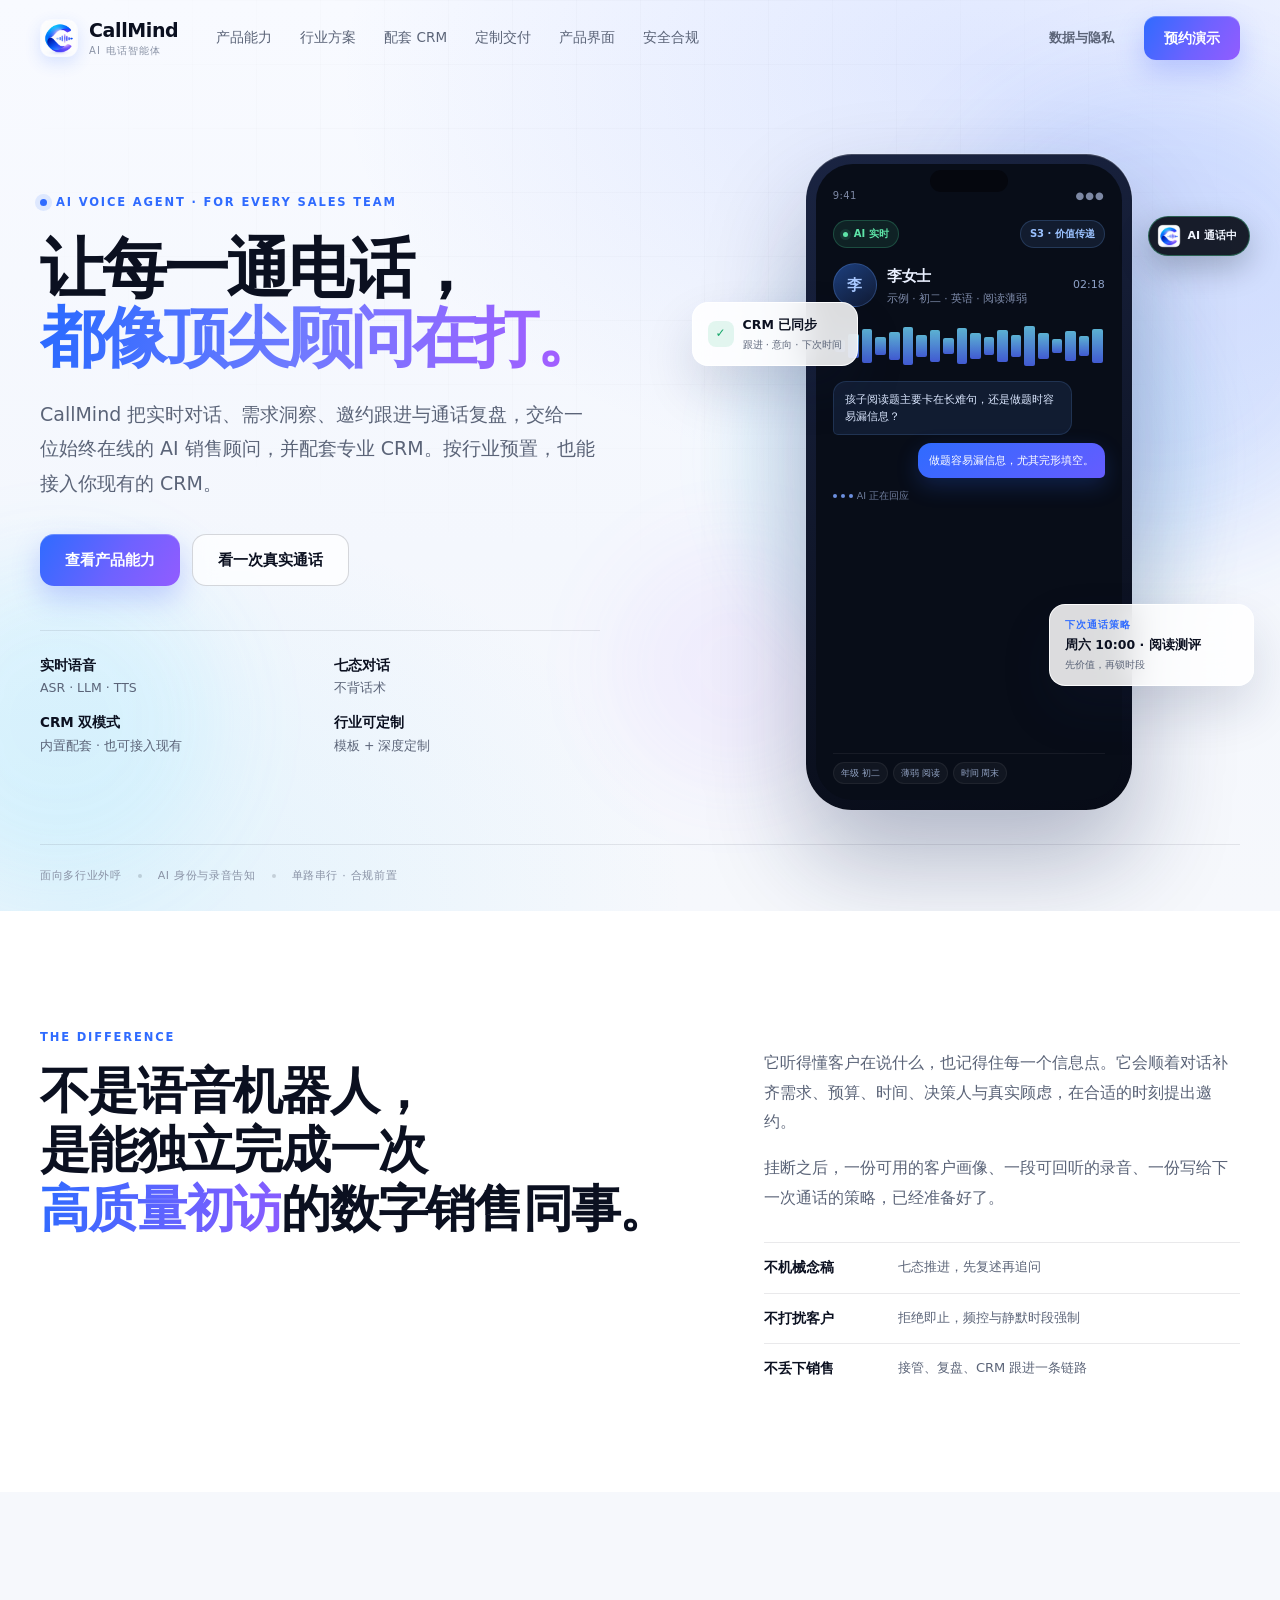
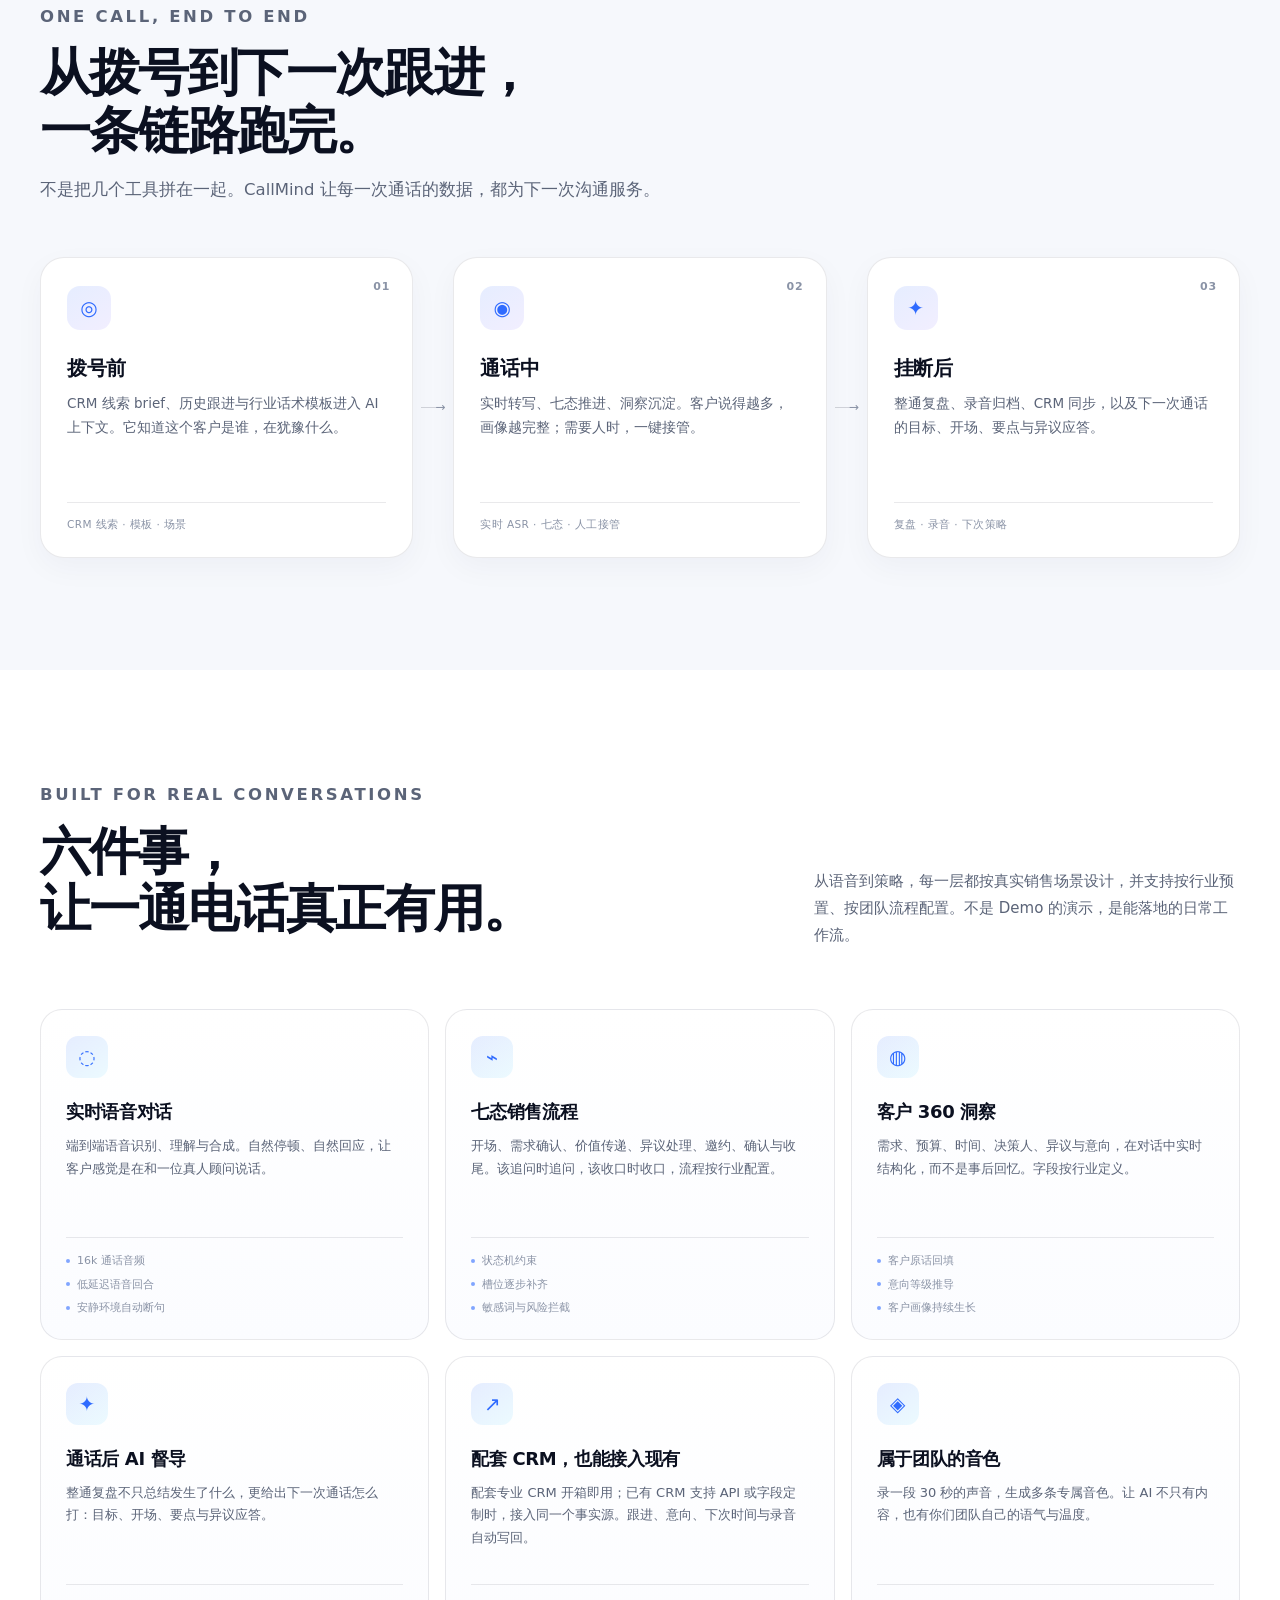
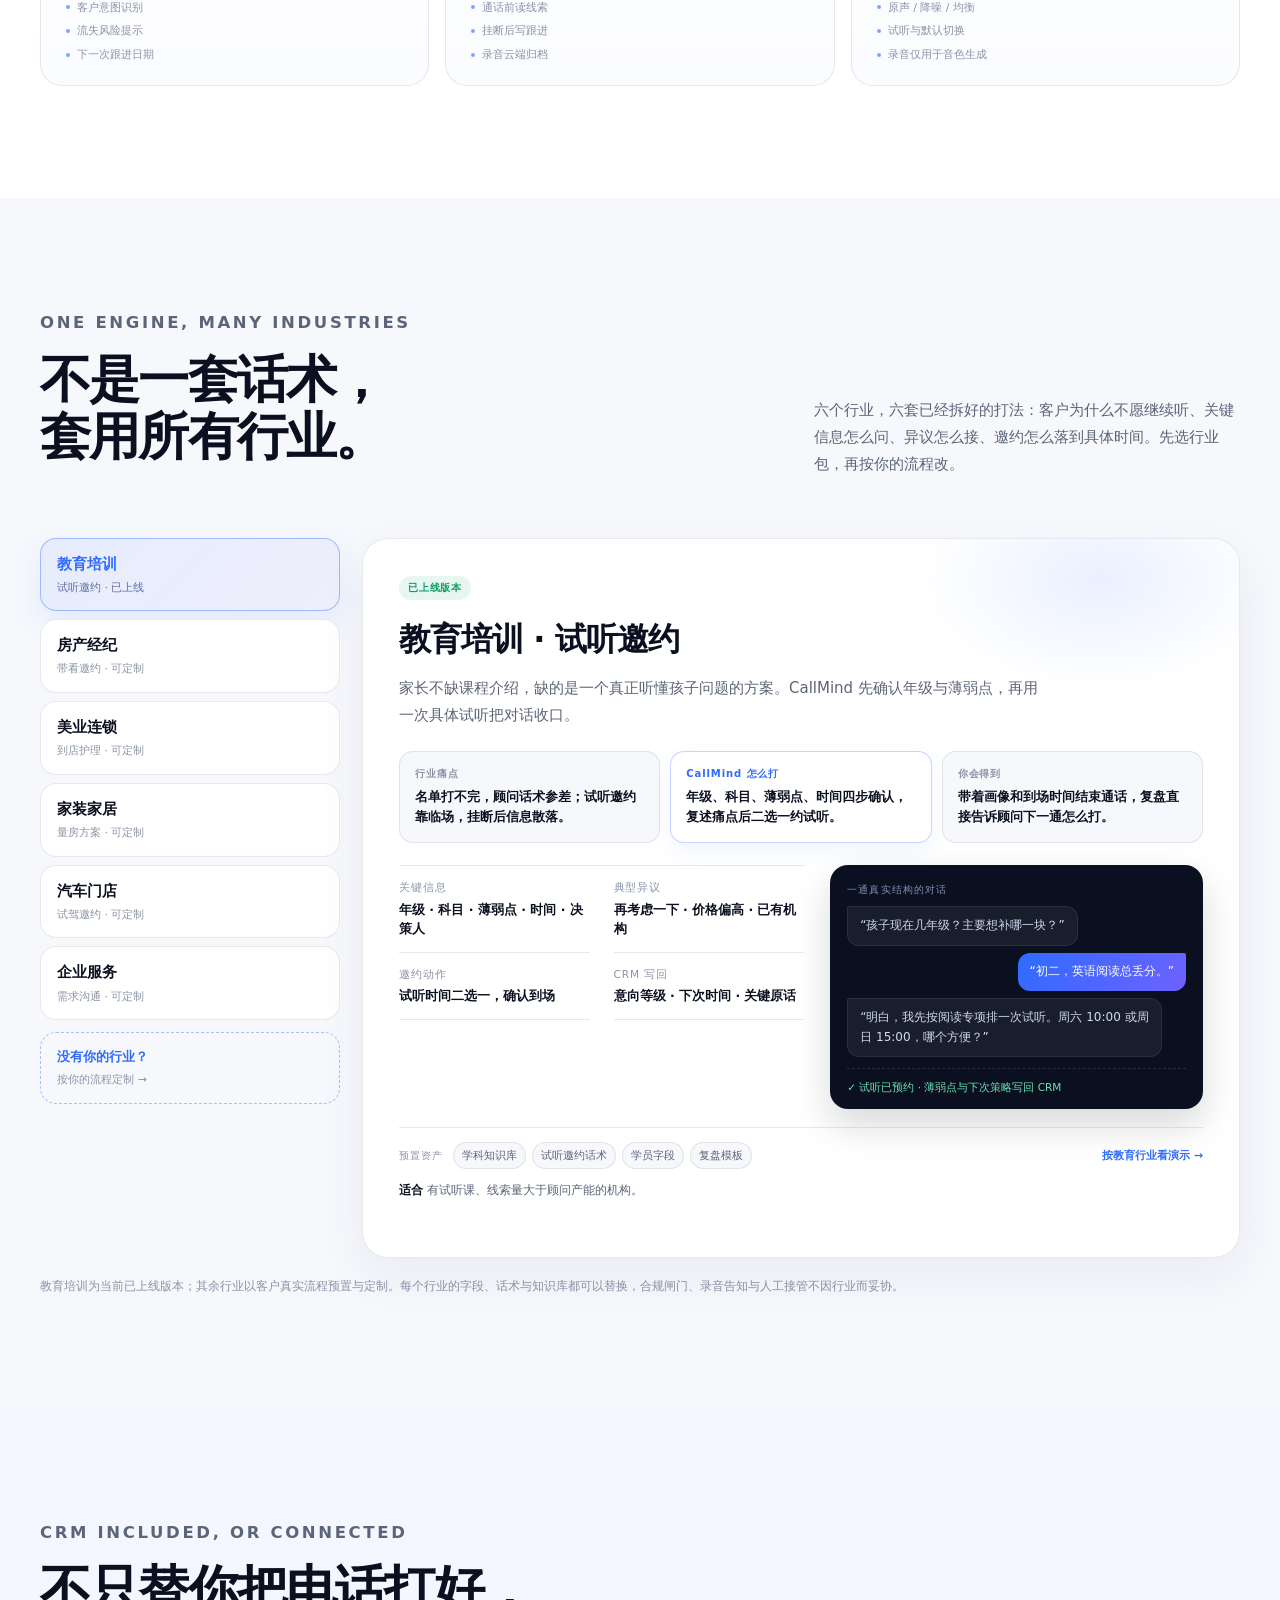
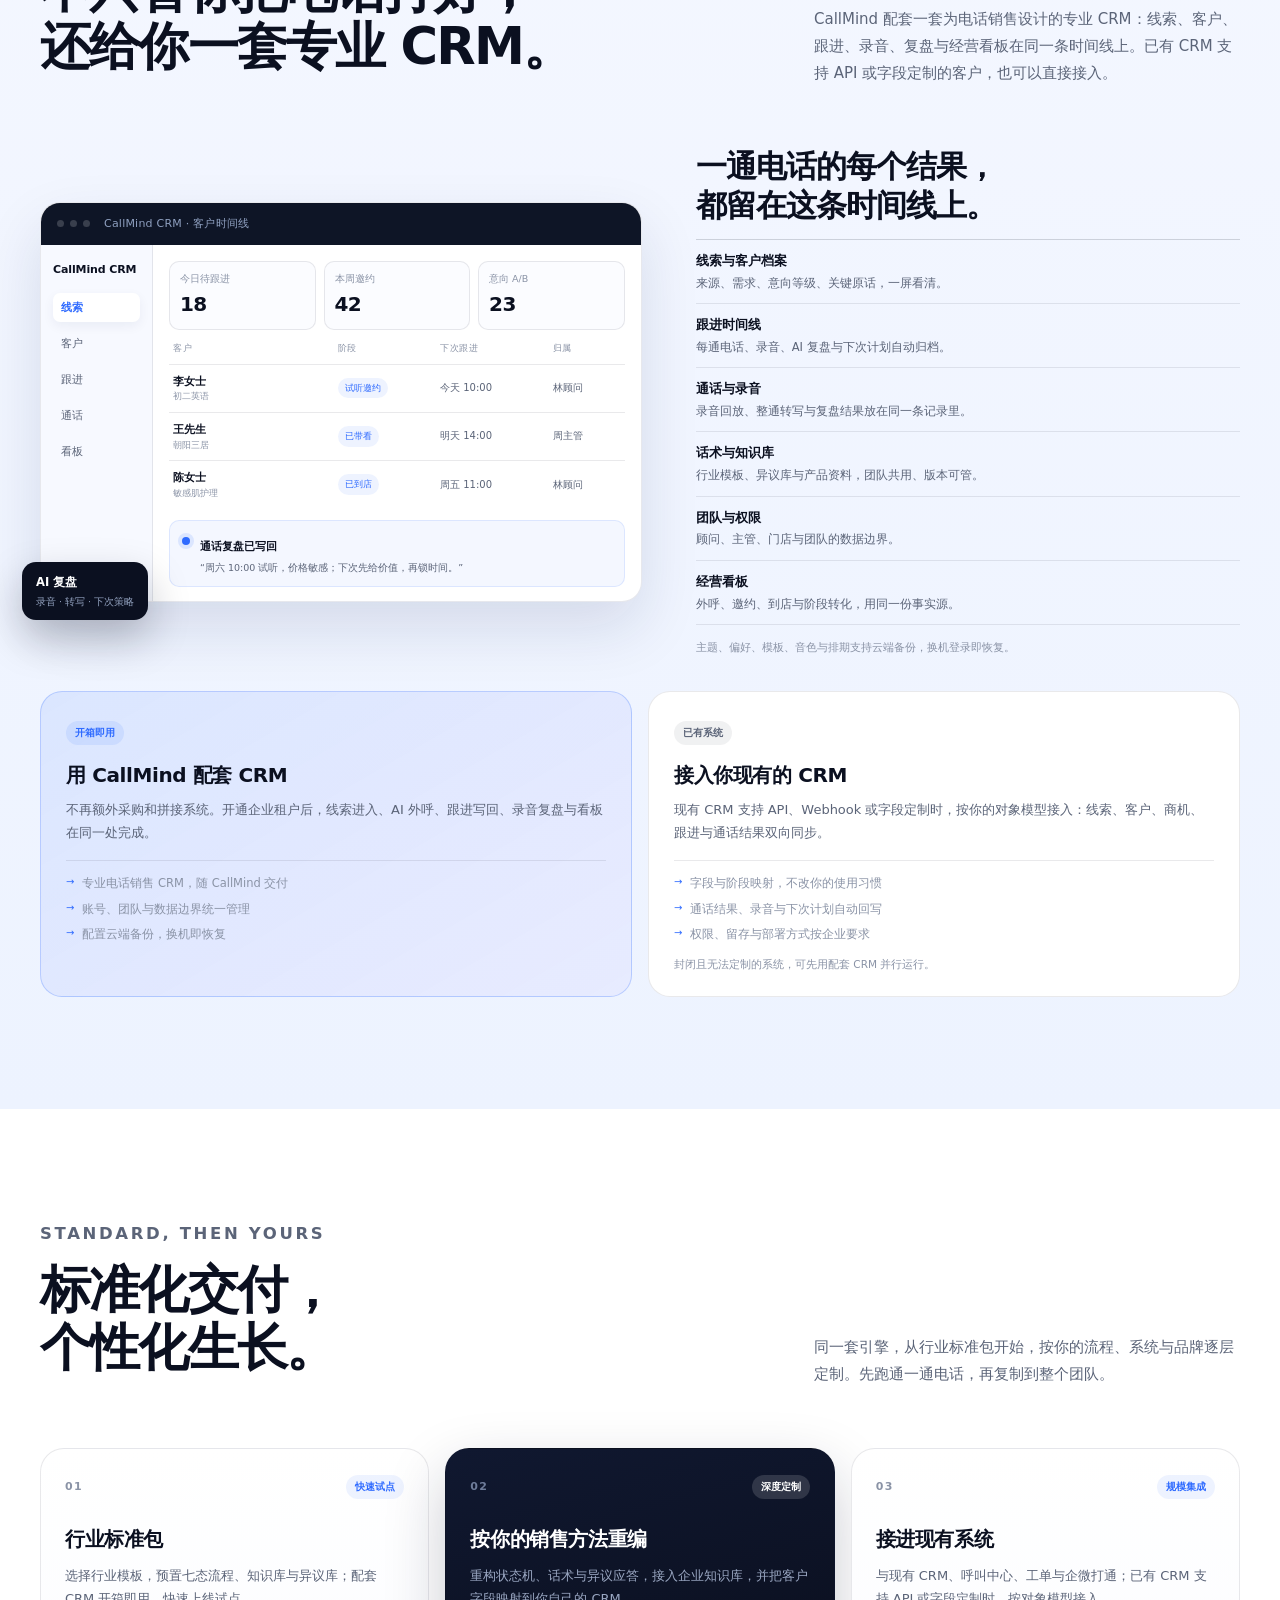
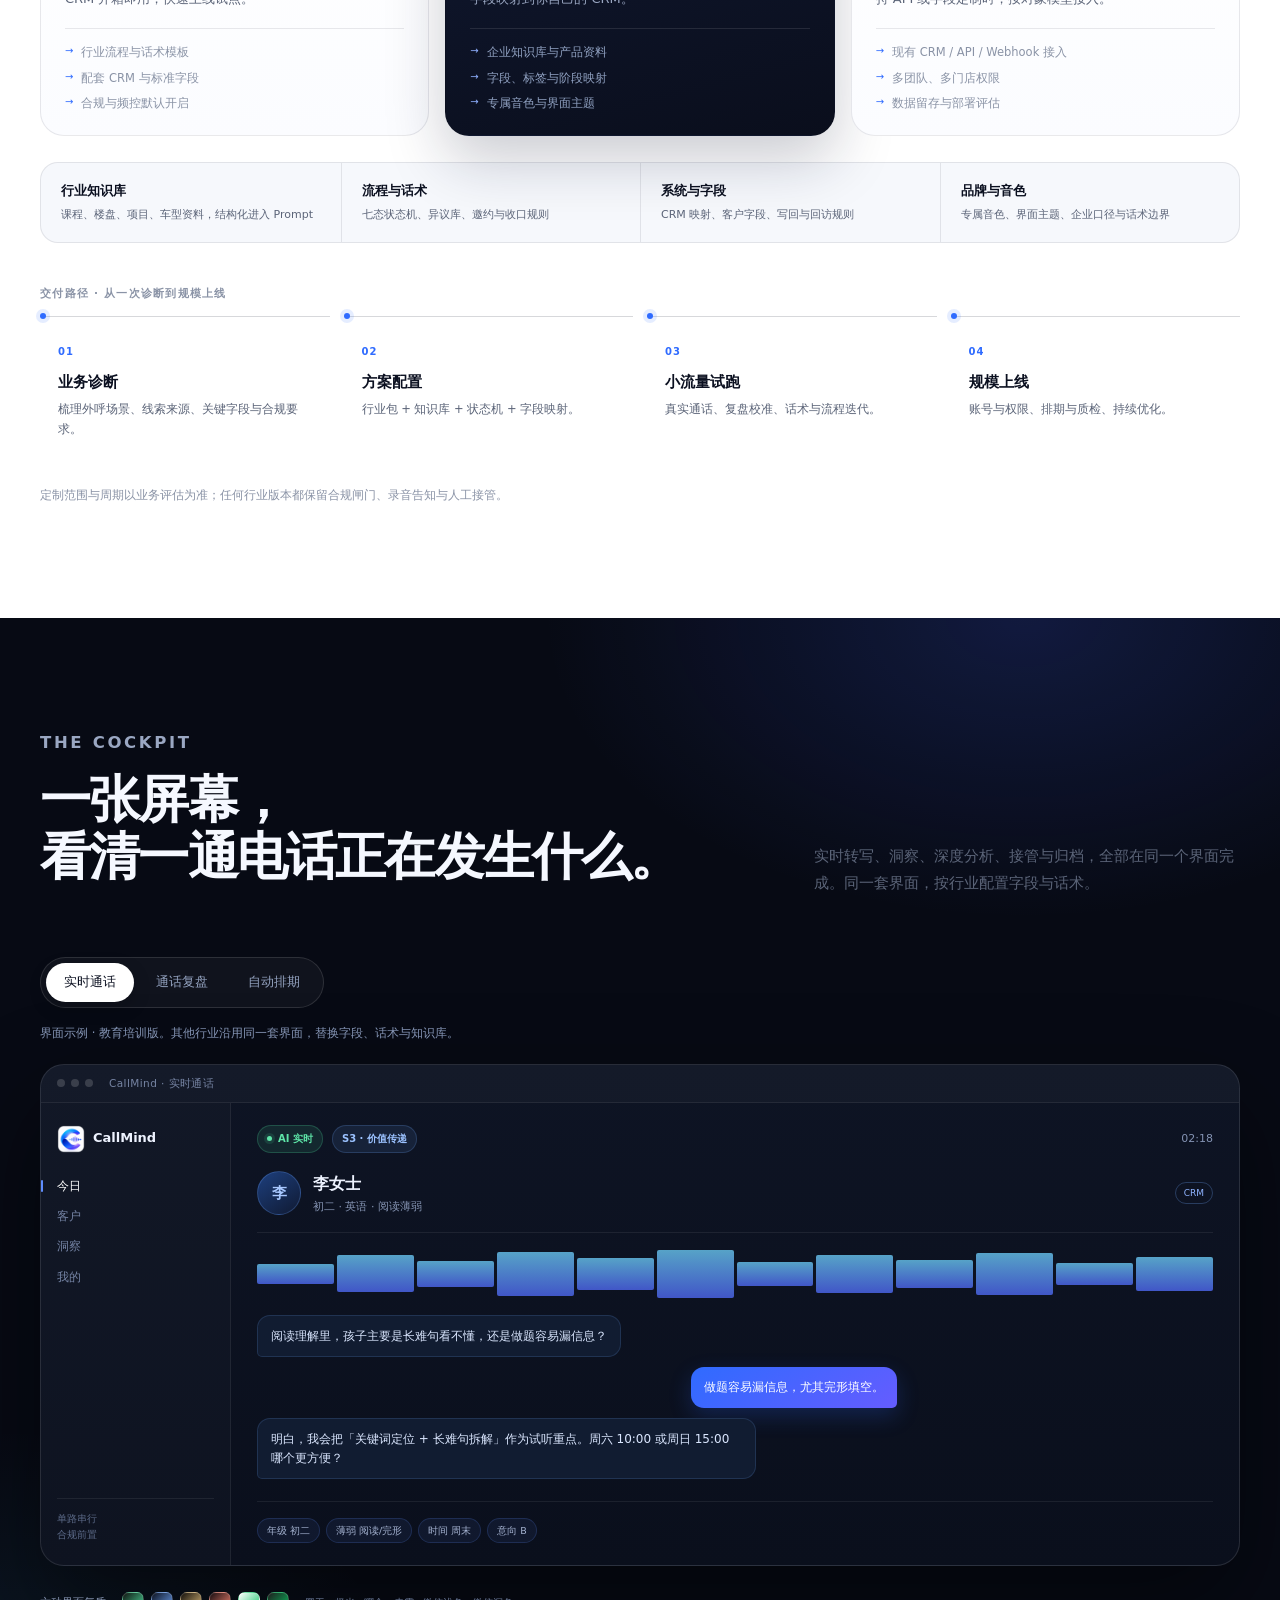
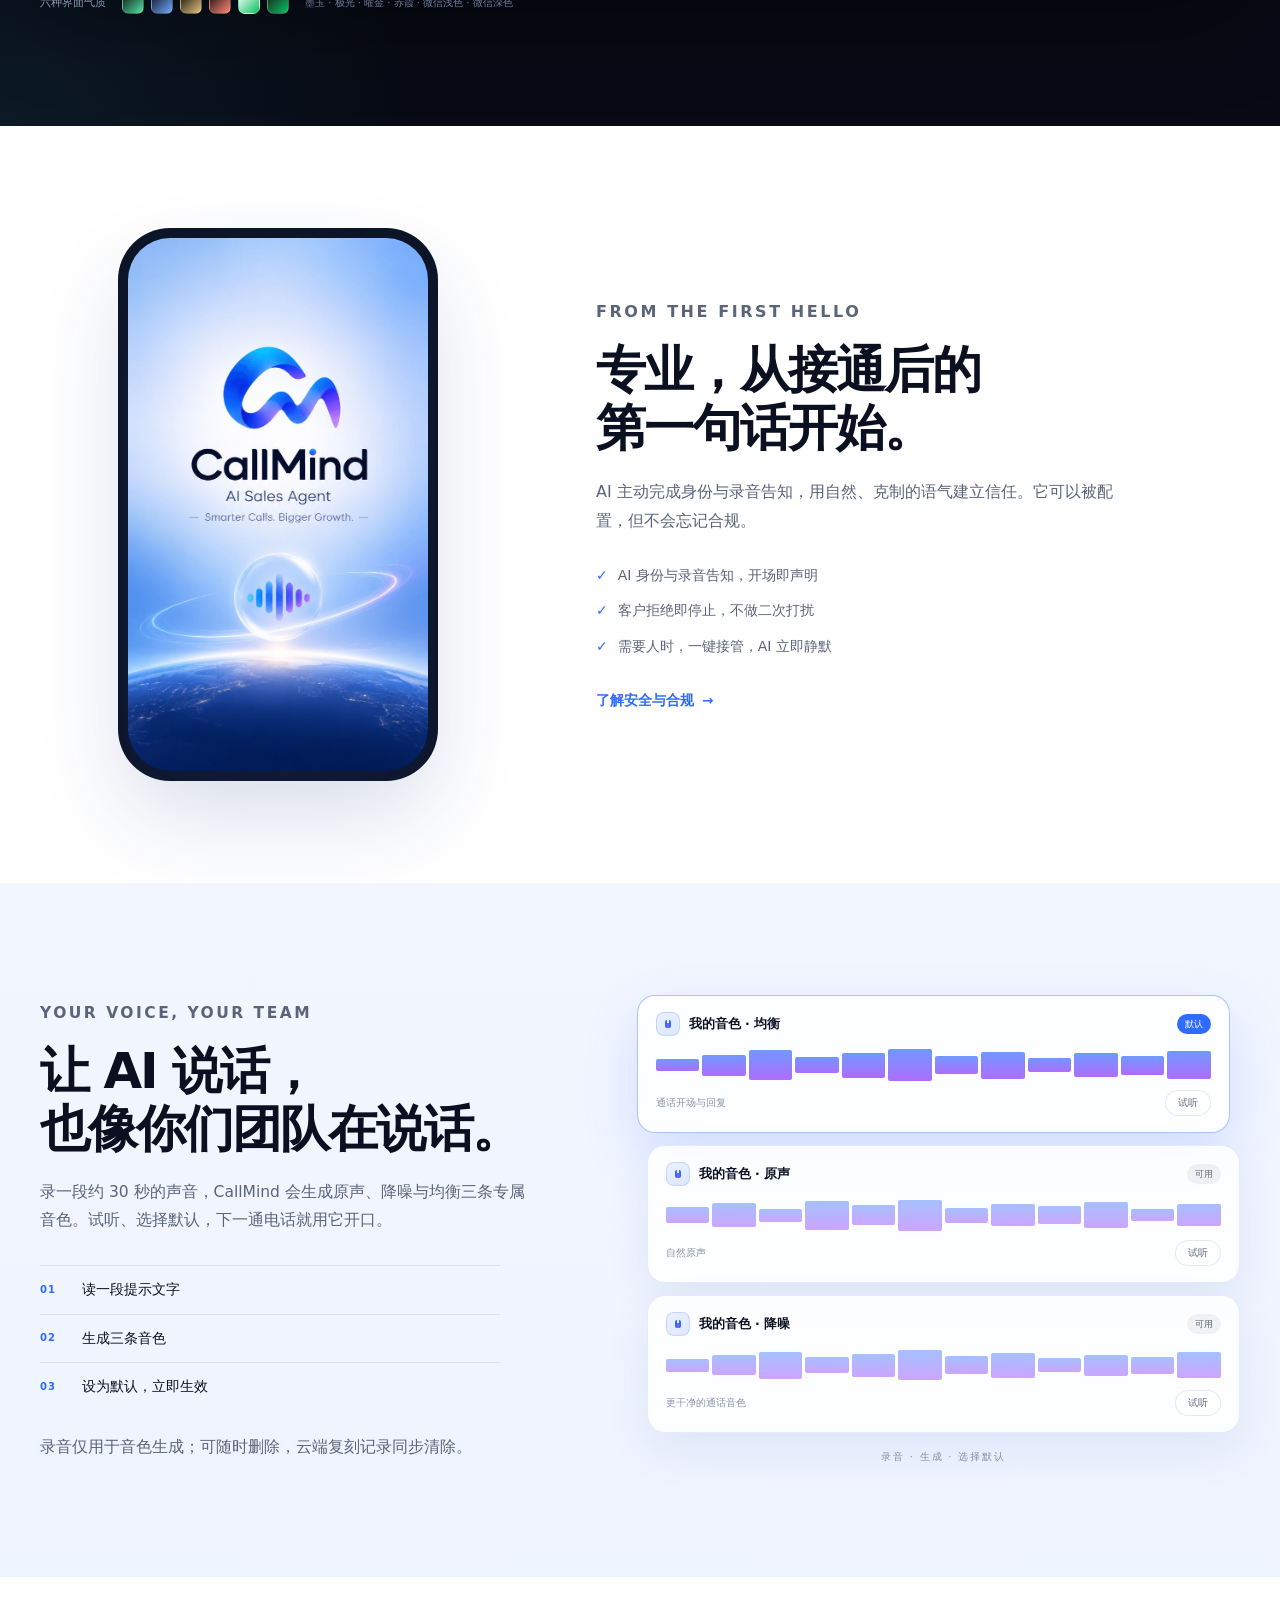
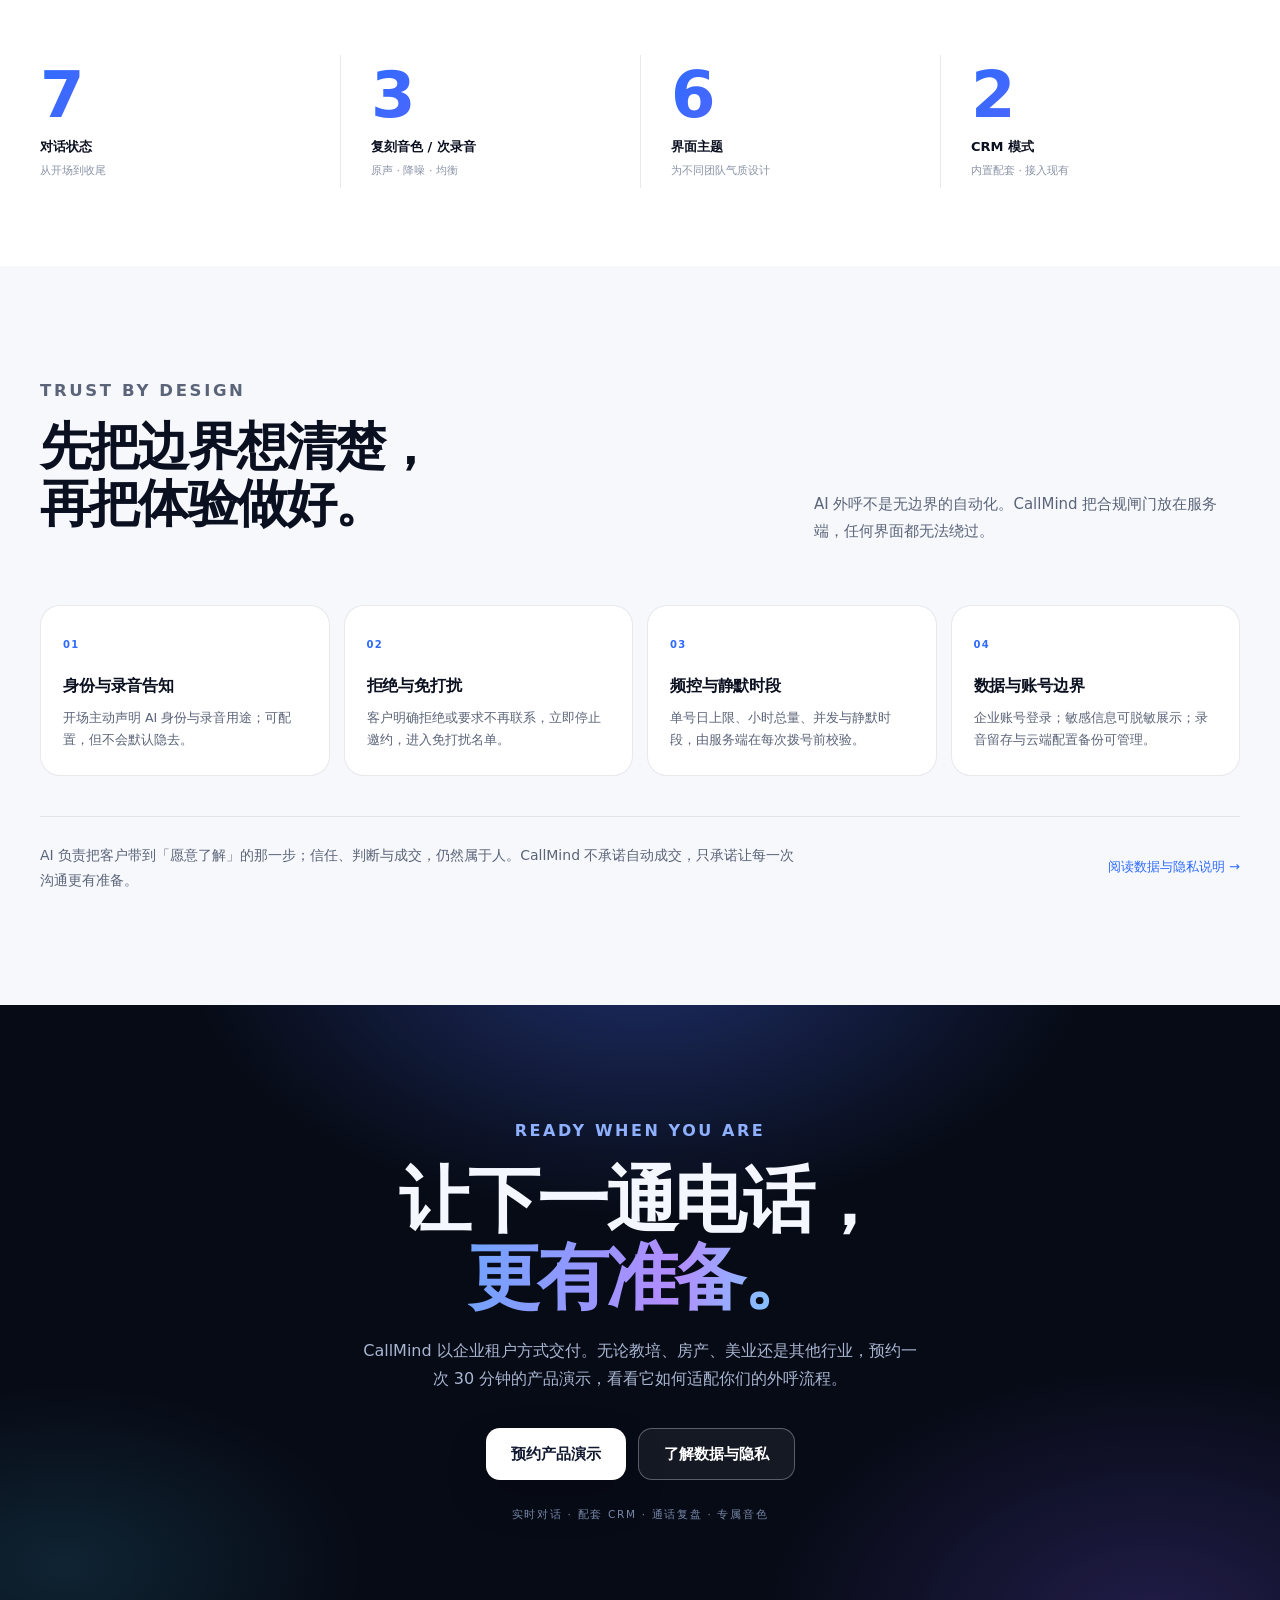
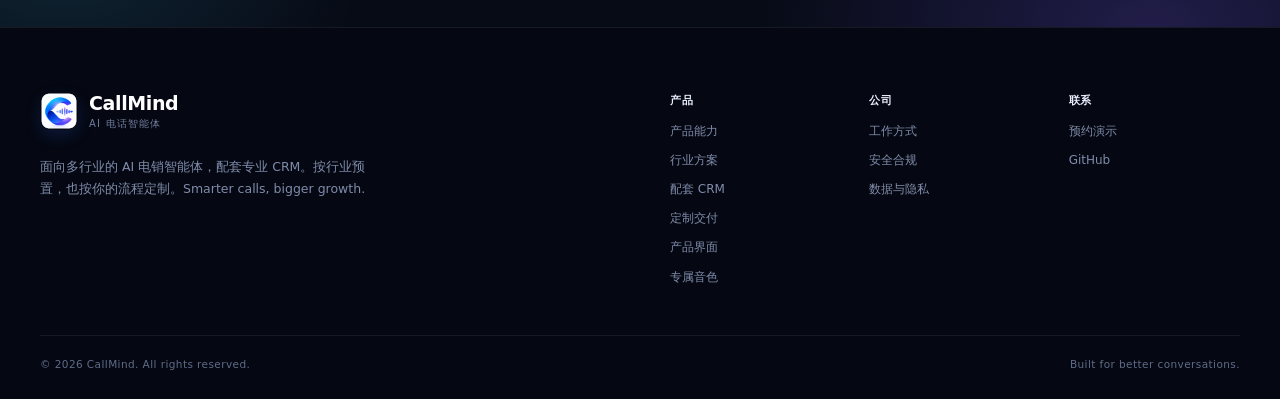
==== commit a28b0cd8: "Add bundled professional CRM and existing-CRM integration Introduce a CRM section with an included s" ====
--- a/index.html
+++ b/index.html
@@ -4,7 +4,7 @@
   <meta charset="utf-8" />
   <meta name="viewport" content="width=device-width, initial-scale=1" />
   <title>CallMind · 让每一通电话，都像顶尖顾问在打</title>
-  <meta name="description" content="CallMind 是面向多行业的 AI 电销智能体：实时对话、需求洞察、邀约跟进、CRM 写回与通话复盘。按行业预置，也支持按企业流程定制。" />
+  <meta name="description" content="CallMind 是面向多行业的 AI 电销智能体，配套专业 CRM：实时对话、需求洞察、邀约跟进、通话复盘与客户时间线一体交付；已有 CRM 支持 API 定制即可接入。" />
   <meta name="theme-color" content="#F6F8FC" />
   <link rel="canonical" href="https://thinkbugs.github.io/" />
   <link rel="icon" type="image/png" href="favicon.png" />
@@ -12,7 +12,7 @@
   <meta property="og:type" content="website" />
   <meta property="og:site_name" content="CallMind" />
   <meta property="og:title" content="CallMind · 让每一通电话，都像顶尖顾问在打" />
-  <meta property="og:description" content="AI 电话智能体：实时对话、需求洞察、CRM 写回、通话后复盘与专属音色。" />
+  <meta property="og:description" content="AI 电销智能体 + 配套专业 CRM：实时对话、邀约跟进、通话复盘与客户时间线；已有 CRM 支持 API 定制即可接入。" />
   <meta property="og:url" content="https://thinkbugs.github.io/" />
   <meta property="og:image" content="https://thinkbugs.github.io/assets/img/og.jpg" />
   <meta property="og:image:width" content="1200" />
@@ -29,7 +29,7 @@
     "applicationCategory": "BusinessApplication",
     "operatingSystem": "Android",
     "url": "https://thinkbugs.github.io/",
-    "description": "面向多行业的 AI 电销智能体：实时对话、需求洞察、邀约跟进、CRM 写回与通话复盘，支持行业预置与企业定制。",
+    "description": "面向多行业的 AI 电销智能体，配套专业 CRM，也可接入客户现有 CRM：实时对话、需求洞察、邀约跟进、通话复盘与客户时间线。",
     "offers": { "@type": "Offer", "price": "0", "priceCurrency": "CNY", "description": "企业租户演示申请" }
   }
   </script>
@@ -46,6 +46,7 @@
       <nav class="nav-links" aria-label="主导航">
         <a href="#capabilities">产品能力</a>
         <a href="#industries">行业方案</a>
+        <a href="#crm">配套 CRM</a>
         <a href="#custom">定制交付</a>
         <a href="#product">产品界面</a>
         <a href="#security">安全合规</a>
@@ -59,6 +60,7 @@
     <div class="mobile-menu" id="mobileMenu">
       <a href="#capabilities">产品能力</a>
       <a href="#industries">行业方案</a>
+      <a href="#crm">配套 CRM</a>
       <a href="#custom">定制交付</a>
       <a href="#product">产品界面</a>
       <a href="#security">安全合规</a>
@@ -74,7 +76,7 @@
         <div class="hero-copy">
           <p class="eyebrow" data-reveal><span class="pulse"></span> AI VOICE AGENT · FOR EVERY SALES TEAM</p>
           <h1 data-reveal>让每一通电话，<br /><span class="grad">都像顶尖顾问在打。</span></h1>
-          <p class="lede" data-reveal>CallMind 把实时对话、需求洞察、邀约跟进、CRM 写回与通话复盘，交给一位始终在线、始终专业的 AI 销售顾问。教育、房产、美业、家装、汽车、企服，按行业预置，也按你的流程定制。</p>
+          <p class="lede" data-reveal>CallMind 把实时对话、需求洞察、邀约跟进与通话复盘，交给一位始终在线的 AI 销售顾问，并配套专业 CRM。按行业预置，也能接入你现有的 CRM。</p>
           <div class="hero-actions" data-reveal>
             <a class="btn btn-primary btn-lg" href="#capabilities">查看产品能力</a>
             <a class="btn btn-soft btn-lg" href="#product">看一次真实通话</a>
@@ -82,7 +84,7 @@
           <ul class="hero-facts" data-reveal>
             <li><span>实时语音</span>ASR · LLM · TTS</li>
             <li><span>七态对话</span>不背话术</li>
-            <li><span>CRM 原生</span>跟进自动写回</li>
+            <li><span>CRM 双模式</span>内置配套 · 也可接入现有</li>
             <li><span>行业可定制</span>模板 + 深度定制</li>
           </ul>
         </div>
@@ -216,8 +218,8 @@
           </article>
           <article class="cap-card" data-reveal>
             <span class="cap-ico">↗</span>
-            <h3>与 CRM 同一个事实源</h3>
-            <p>brief 进入对话，跟进、意向、下次时间与录音自动写回。销售看到的是一条会生长的客户时间线。</p>
+            <h3>配套 CRM，也能接入现有</h3>
+            <p>配套专业 CRM 开箱即用；已有 CRM 支持 API 或字段定制时，接入同一个事实源。跟进、意向、下次时间与录音自动写回。</p>
             <ul><li>通话前读线索</li><li>挂断后写跟进</li><li>录音云端归档</li></ul>
           </article>
           <article class="cap-card" data-reveal>
@@ -432,6 +434,76 @@
       </div>
     </section>
 
+    <section class="section crm" id="crm">
+      <div class="shell">
+        <div class="section-head split" data-reveal>
+          <div>
+            <p class="eyebrow">CRM INCLUDED, OR CONNECTED</p>
+            <h2>不只替你把电话打好，<br />还给你一套专业 CRM。</h2>
+          </div>
+          <p class="head-side">CallMind 配套一套为电话销售设计的专业 CRM：线索、客户、跟进、录音、复盘与经营看板在同一条时间线上。已有 CRM 支持 API 或字段定制的客户，也可以直接接入。</p>
+        </div>
+        <div class="crm-board">
+          <div class="crm-visual" data-reveal>
+            <div class="crm-window">
+              <div class="crm-bar"><i></i><i></i><i></i><span>CallMind CRM · 客户时间线</span></div>
+              <div class="crm-body">
+                <aside class="crm-side">
+                  <b>CallMind CRM</b>
+                  <span class="on">线索</span><span>客户</span><span>跟进</span><span>通话</span><span>看板</span>
+                </aside>
+                <div class="crm-main">
+                  <div class="crm-kpis">
+                    <div><span>今日待跟进</span><b>18</b></div>
+                    <div><span>本周邀约</span><b>42</b></div>
+                    <div><span>意向 A/B</span><b>23</b></div>
+                  </div>
+                  <div class="crm-table">
+                    <div class="crm-tr crm-th"><span>客户</span><span>阶段</span><span>下次跟进</span><span>归属</span></div>
+                    <div class="crm-tr"><span><b>李女士</b><small>初二英语</small></span><span class="crm-stage">试听邀约</span><span>今天 10:00</span><span>林顾问</span></div>
+                    <div class="crm-tr"><span><b>王先生</b><small>朝阳三居</small></span><span class="crm-stage">已带看</span><span>明天 14:00</span><span>周主管</span></div>
+                    <div class="crm-tr"><span><b>陈女士</b><small>敏感肌护理</small></span><span class="crm-stage">已到店</span><span>周五 11:00</span><span>林顾问</span></div>
+                  </div>
+                  <div class="crm-timeline">
+                    <span class="crm-dot" aria-hidden="true"></span>
+                    <div><b>通话复盘已写回</b><p>“周六 10:00 试听，价格敏感；下次先给价值，再锁时间。”</p></div>
+                  </div>
+                </div>
+              </div>
+            </div>
+            <div class="crm-float"><b>AI 复盘</b><span>录音 · 转写 · 下次策略</span></div>
+          </div>
+          <div class="crm-copy" data-reveal>
+            <h3>一通电话的每个结果，都留在这条时间线上。</h3>
+            <ul class="crm-list">
+              <li><b>线索与客户档案</b><span>来源、需求、意向等级、关键原话，一屏看清。</span></li>
+              <li><b>跟进时间线</b><span>每通电话、录音、AI 复盘与下次计划自动归档。</span></li>
+              <li><b>通话与录音</b><span>录音回放、整通转写与复盘结果放在同一条记录里。</span></li>
+              <li><b>话术与知识库</b><span>行业模板、异议库与产品资料，团队共用、版本可管。</span></li>
+              <li><b>团队与权限</b><span>顾问、主管、门店与团队的数据边界。</span></li>
+              <li><b>经营看板</b><span>外呼、邀约、到店与阶段转化，用同一份事实源。</span></li>
+            </ul>
+            <p class="crm-backup">主题、偏好、模板、音色与排期支持云端备份，换机登录即恢复。</p>
+          </div>
+        </div>
+        <div class="crm-modes">
+          <article class="crm-mode is-feature" data-reveal>
+            <span class="crm-tag">开箱即用</span>
+            <h3>用 CallMind 配套 CRM</h3>
+            <p>不再额外采购和拼接系统。开通企业租户后，线索进入、AI 外呼、跟进写回、录音复盘与看板在同一处完成。</p>
+            <ul><li>专业电话销售 CRM，随 CallMind 交付</li><li>账号、团队与数据边界统一管理</li><li>配置云端备份，换机即恢复</li></ul>
+          </article>
+          <article class="crm-mode" data-reveal>
+            <span class="crm-tag soft">已有系统</span>
+            <h3>接入你现有的 CRM</h3>
+            <p>现有 CRM 支持 API、Webhook 或字段定制时，按你的对象模型接入：线索、客户、商机、跟进与通话结果双向同步。</p>
+            <ul><li>字段与阶段映射，不改你的使用习惯</li><li>通话结果、录音与下次计划自动回写</li><li>权限、留存与部署方式按企业要求</li></ul>
+            <p class="crm-mode-note">封闭且无法定制的系统，可先用配套 CRM 并行运行。</p>
+          </article>
+        </div>
+      </div>
+    </section>
+
     <section class="section custom" id="custom">
       <div class="shell">
         <div class="section-head split" data-reveal>
@@ -445,8 +517,8 @@
           <article class="tier-card" data-reveal>
             <div class="tier-top"><span class="tier-num">01</span><span class="tier-badge">快速试点</span></div>
             <h3>行业标准包</h3>
-            <p>选择行业模板，预置七态流程、知识库、异议库与 CRM 字段，用现有界面快速上线。</p>
-            <ul><li>行业流程与话术模板</li><li>标准客户字段与写回规则</li><li>合规与频控默认开启</li></ul>
+            <p>选择行业模板，预置七态流程、知识库与异议库；配套 CRM 开箱即用，快速上线试点。</p>
+            <ul><li>行业流程与话术模板</li><li>配套 CRM 与标准字段</li><li>合规与频控默认开启</li></ul>
           </article>
           <article class="tier-card is-feature" data-reveal>
             <div class="tier-top"><span class="tier-num">02</span><span class="tier-badge dark">深度定制</span></div>
@@ -457,8 +529,8 @@
           <article class="tier-card" data-reveal>
             <div class="tier-top"><span class="tier-num">03</span><span class="tier-badge">规模集成</span></div>
             <h3>接进现有系统</h3>
-            <p>与 CRM、呼叫中心、工单与企微打通；按企业要求配置权限、留存与部署方式。</p>
-            <ul><li>API / Webhook 与单点登录</li><li>多团队、多门店权限</li><li>数据留存与部署评估</li></ul>
+            <p>与现有 CRM、呼叫中心、工单与企微打通；已有 CRM 支持 API 或字段定制时，按对象模型接入。</p>
+            <ul><li>现有 CRM / API / Webhook 接入</li><li>多团队、多门店权限</li><li>数据留存与部署评估</li></ul>
           </article>
         </div>
         <div class="custom-layers" data-reveal>
@@ -624,7 +696,7 @@
         <div data-reveal><b>7</b><span>对话状态</span><small>从开场到收尾</small></div>
         <div data-reveal><b>3</b><span>复刻音色 / 次录音</span><small>原声 · 降噪 · 均衡</small></div>
         <div data-reveal><b>6</b><span>界面主题</span><small>为不同团队气质设计</small></div>
-        <div data-reveal><b>1</b><span>CRM 事实源</span><small>线索、通话、复盘同源</small></div>
+        <div data-reveal><b>2</b><span>CRM 模式</span><small>内置配套 · 接入现有</small></div>
       </div>
     </section>
 
@@ -660,7 +732,7 @@
           <button class="btn btn-white btn-lg" data-open-demo>预约产品演示</button>
           <a class="btn btn-outline-light btn-lg" href="privacy.html">了解数据与隐私</a>
         </div>
-        <div class="cta-meta">实时对话 · CRM 写回 · 通话复盘 · 专属音色</div>
+        <div class="cta-meta">实时对话 · 配套 CRM · 通话复盘 · 专属音色</div>
       </div>
     </section>
   </main>
@@ -669,10 +741,10 @@
     <div class="shell footer-grid">
       <div class="footer-brand">
         <a class="brand" href="#top"><img src="assets/img/logo.png" alt="" class="brand-mark" /><span class="brand-text"><b>CallMind</b><small>AI 电话智能体</small></span></a>
-        <p>面向多行业的 AI 电销智能体。按行业预置，也按你的流程定制。Smarter calls, bigger growth.</p>
+        <p>面向多行业的 AI 电销智能体，配套专业 CRM。按行业预置，也按你的流程定制。Smarter calls, bigger growth.</p>
       </div>
       <div class="footer-links">
-        <div><b>产品</b><a href="#capabilities">产品能力</a><a href="#industries">行业方案</a><a href="#custom">定制交付</a><a href="#product">产品界面</a><a href="#voice">专属音色</a></div>
+        <div><b>产品</b><a href="#capabilities">产品能力</a><a href="#industries">行业方案</a><a href="#crm">配套 CRM</a><a href="#custom">定制交付</a><a href="#product">产品界面</a><a href="#voice">专属音色</a></div>
         <div><b>公司</b><a href="#how">工作方式</a><a href="#security">安全合规</a><a href="privacy.html">数据与隐私</a></div>
         <div><b>联系</b><a href="#contact">预约演示</a><a href="https://github.com/thinkbugs" rel="noopener">GitHub</a></div>
       </div>
--- a/assets/css/style.css
+++ b/assets/css/style.css
@@ -262,6 +262,56 @@
 .industry-cta b { font-size: 13px; color: var(--blue); }
 .industry-cta span { font-size: 11px; color: var(--quiet); }
 .industry-foot { margin-top: 18px; font-size: 11.5px; color: var(--quiet); line-height: 1.8; }
+
+/* crm */
+.crm { background: linear-gradient(180deg, #f4f7ff 0%, #edf3ff 100%); }
+.crm-board { display: grid; grid-template-columns: 1.05fr .95fr; gap: 54px; align-items: center; }
+.crm-visual { position: relative; }
+.crm-window { background: #fff; border: 1px solid rgba(20,34,80,.10); border-radius: 20px; overflow: hidden; box-shadow: 0 26px 60px rgba(20,34,80,.12); }
+.crm-bar { display: flex; align-items: center; gap: 6px; padding: 12px 16px; background: #0e1526; color: #8fa0c0; font-size: 11px; }
+.crm-bar i { width: 7px; height: 7px; border-radius: 50%; background: rgba(255,255,255,.18); }
+.crm-bar span { margin-left: 8px; letter-spacing: .02em; }
+.crm-body { display: grid; grid-template-columns: 112px 1fr; }
+.crm-side { display: flex; flex-direction: column; gap: 7px; padding: 16px 12px; border-right: 1px solid var(--line); background: #f7f9ff; }
+.crm-side b { margin-bottom: 8px; font-size: 11px; letter-spacing: -.01em; color: var(--ink); }
+.crm-side span { padding: 6px 8px; border-radius: 7px; font-size: 10.5px; color: var(--muted); }
+.crm-side .on { background: #fff; color: var(--blue); font-weight: 650; box-shadow: 0 4px 12px rgba(20,34,80,.06); }
+.crm-main { min-width: 0; padding: 16px 16px 14px; }
+.crm-kpis { display: grid; grid-template-columns: repeat(3, 1fr); gap: 8px; }
+.crm-kpis > div { padding: 9px 10px; border: 1px solid var(--line); border-radius: 10px; background: #fbfcff; }
+.crm-kpis span { display: block; font-size: 9.5px; color: var(--quiet); }
+.crm-kpis b { display: block; margin-top: 2px; font-size: 20px; letter-spacing: -.03em; }
+.crm-table { margin-top: 12px; }
+.crm-tr { display: grid; grid-template-columns: 1.5fr .9fr 1fr .65fr; gap: 8px; align-items: center; padding: 8px 4px; border-top: 1px solid var(--line); font-size: 10px; color: var(--muted); }
+.crm-tr span { min-width: 0; overflow: hidden; text-overflow: ellipsis; white-space: nowrap; }
+.crm-tr b { display: block; font-size: 10.5px; font-weight: 600; color: var(--ink); }
+.crm-tr small { display: block; font-size: 9px; color: var(--quiet); }
+.crm-th { padding-top: 0; border-top: 0; font-size: 8.5px; letter-spacing: .06em; color: var(--quiet); }
+.crm-stage { justify-self: start; padding: 3px 7px; border-radius: 999px; background: rgba(47,107,255,.08); color: var(--blue); font-size: 9px; white-space: nowrap; }
+.crm-timeline { display: flex; gap: 10px; margin-top: 12px; padding: 11px 12px; border: 1px solid rgba(47,107,255,.12); border-radius: 10px; background: rgba(47,107,255,.05); }
+.crm-dot { flex: 0 0 auto; width: 8px; height: 8px; margin-top: 5px; border-radius: 50%; background: var(--blue); box-shadow: 0 0 0 4px rgba(47,107,255,.12); }
+.crm-timeline b { font-size: 10.5px; }
+.crm-timeline p { margin-top: 2px; font-size: 9.5px; line-height: 1.6; color: var(--muted); }
+.crm-float { position: absolute; left: -18px; bottom: -18px; padding: 11px 14px; border-radius: 14px; background: #0b1020; color: #fff; box-shadow: 0 18px 40px rgba(11,16,32,.25); }
+.crm-float b { display: block; font-size: 11.5px; }
+.crm-float span { display: block; margin-top: 2px; font-size: 9.5px; color: #93a2bf; }
+.crm-copy h3 { margin-bottom: 14px; font-size: clamp(24px, 2.5vw, 31px); line-height: 1.25; letter-spacing: -.03em; text-wrap: balance; }
+.crm-list { border-top: 1px solid var(--line-strong); }
+.crm-list li { display: flex; flex-direction: column; gap: 2px; padding: 11px 0; border-bottom: 1px solid var(--line); }
+.crm-list b { font-size: 13px; }
+.crm-list span { font-size: 11.5px; line-height: 1.6; color: var(--muted); }
+.crm-backup { margin-top: 14px; font-size: 10.5px; line-height: 1.7; color: var(--quiet); }
+.crm-modes { display: grid; grid-template-columns: 1fr 1fr; gap: 16px; margin-top: 34px; }
+.crm-mode { padding: 26px 25px 22px; border: 1px solid var(--line); border-radius: 22px; background: #fff; }
+.crm-mode.is-feature { border-color: rgba(47,107,255,.25); background: linear-gradient(150deg, rgba(47,107,255,.10), rgba(124,92,255,.05)); }
+.crm-tag { display: inline-flex; padding: 4px 9px; border-radius: 999px; background: rgba(47,107,255,.10); color: var(--blue); font-size: 10px; font-weight: 700; }
+.crm-tag.soft { background: rgba(11,16,32,.06); color: var(--muted); }
+.crm-mode h3 { margin: 14px 0 8px; font-size: 20px; letter-spacing: -.02em; }
+.crm-mode p { font-size: 13px; line-height: 1.75; color: var(--muted); }
+.crm-mode ul { display: flex; flex-direction: column; gap: 7px; margin-top: 16px; padding-top: 13px; border-top: 1px solid var(--line); }
+.crm-mode li { display: flex; gap: 8px; font-size: 11.5px; color: var(--quiet); }
+.crm-mode li::before { content: "→"; font-size: 10px; line-height: 1.6; color: var(--blue); }
+.crm-mode .crm-mode-note { margin-top: 12px; font-size: 10.5px; color: var(--quiet); }
 
 /* customization */
 .custom { background: #fff; }
@@ -503,6 +553,8 @@
   .flow-line { display: none; }
   .flow-step p { min-height: 0; }
   .sec-grid { grid-template-columns: repeat(2, 1fr); }
+  .nav-links { gap: 20px; }
+  .crm-board { gap: 32px; }
 }
 @media (max-width: 900px) {
   .shell { width: min(var(--shell), calc(100% - 36px)); }
@@ -548,6 +600,12 @@
   .custom-layers > div { border-left: 0; border-top: 1px solid var(--line); padding: 15px 16px; }
   .custom-layers > div:nth-child(-n+2) { border-top: 0; }
   .deliver { grid-template-columns: 1fr 1fr; gap: 8px 14px; }
+  .crm-board { grid-template-columns: 1fr; gap: 34px; }
+  .crm-body { grid-template-columns: 1fr; }
+  .crm-side { display: none; }
+  .crm-float { position: static; display: flex; align-items: center; justify-content: space-between; gap: 10px; margin-top: 12px; }
+  .crm-float span { margin-top: 0; }
+  .crm-modes { grid-template-columns: 1fr; }
 }
 @media (max-width: 620px) {
   .section { padding: 78px 0; }
@@ -591,6 +649,12 @@
   .d-ai, .d-user { font-size: 11.5px; }
   .ind-demo { margin-left: 0; padding-top: 8px; }
   .deliver { grid-template-columns: 1fr; }
+  .crm-main { padding: 13px 12px; }
+  .crm-kpis b { font-size: 18px; }
+  .crm-tr { grid-template-columns: 1.4fr .9fr 1fr; gap: 6px; }
+  .crm-tr span:nth-child(4) { display: none; }
+  .crm-copy h3 { font-size: 24px; }
+  .crm-mode { padding: 22px 20px 19px; }
 }
 @media (prefers-reduced-motion: reduce) {
   html { scroll-behavior: auto; }
